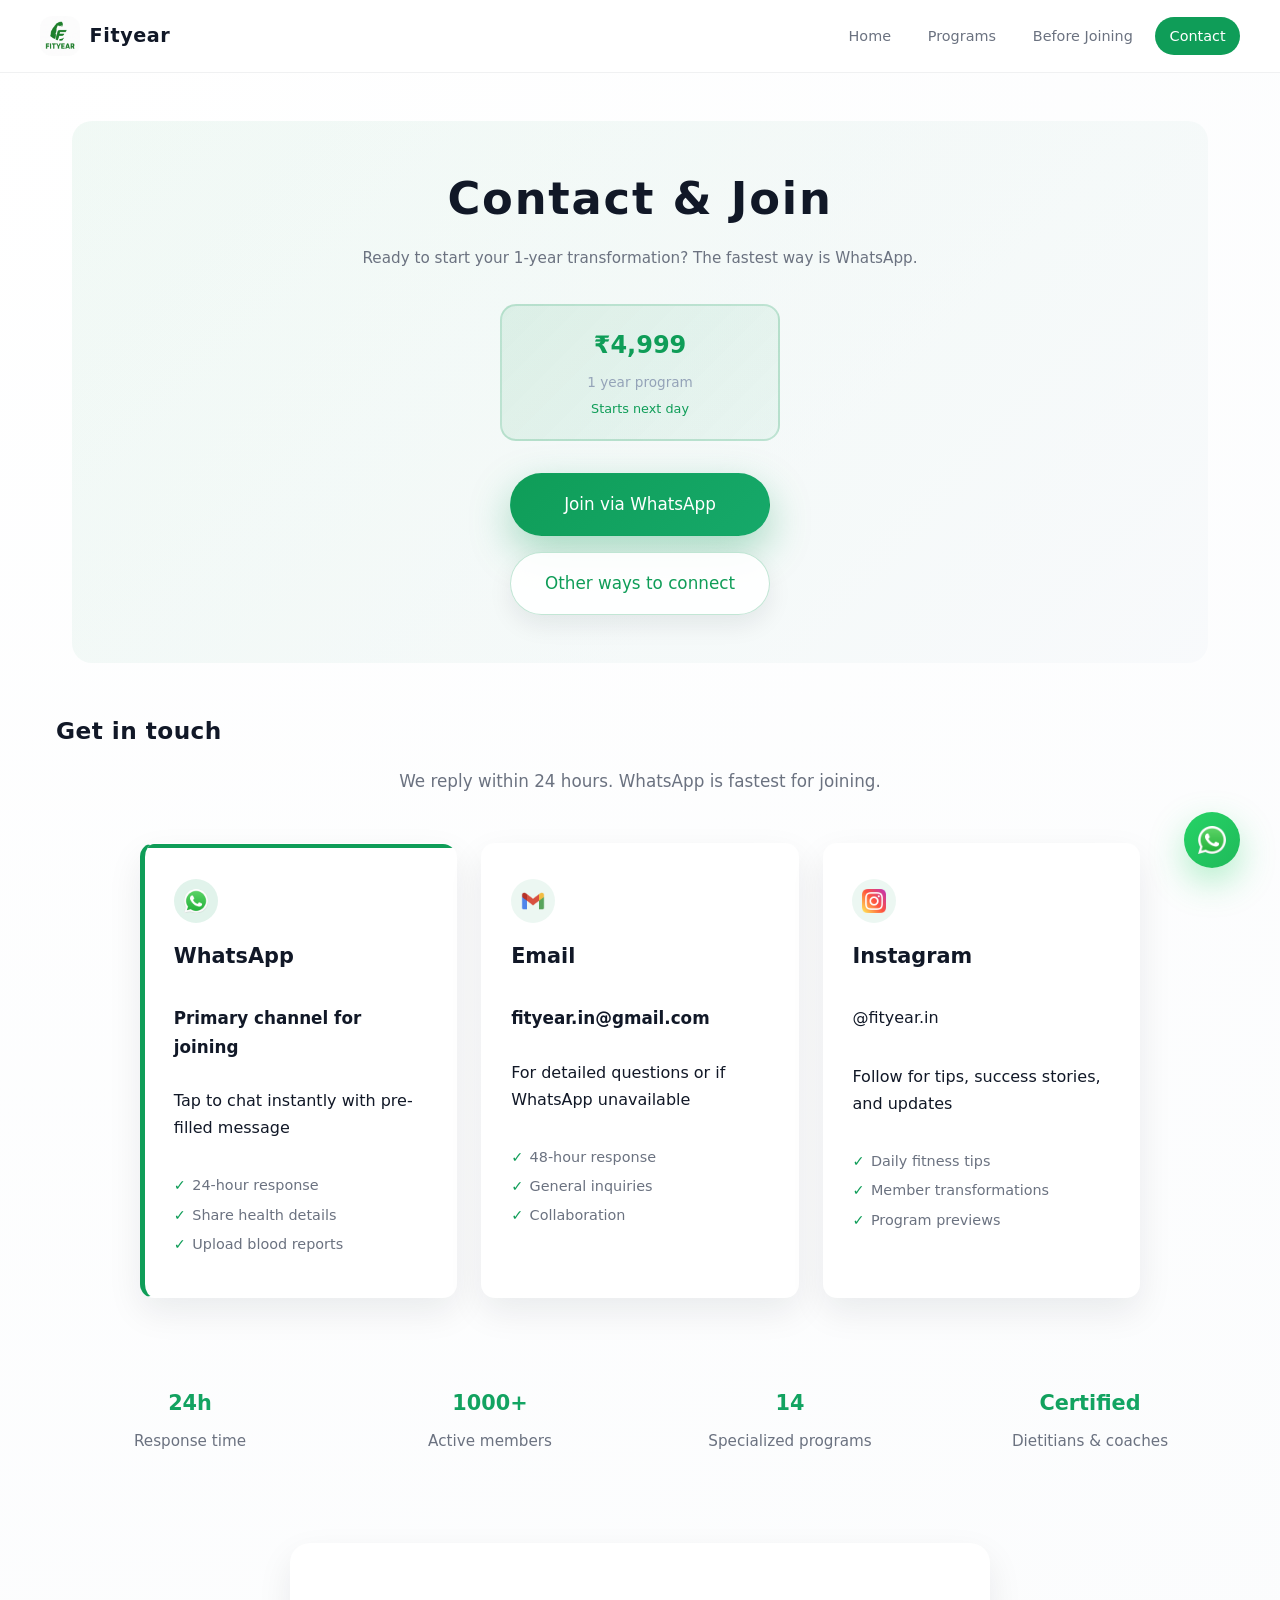
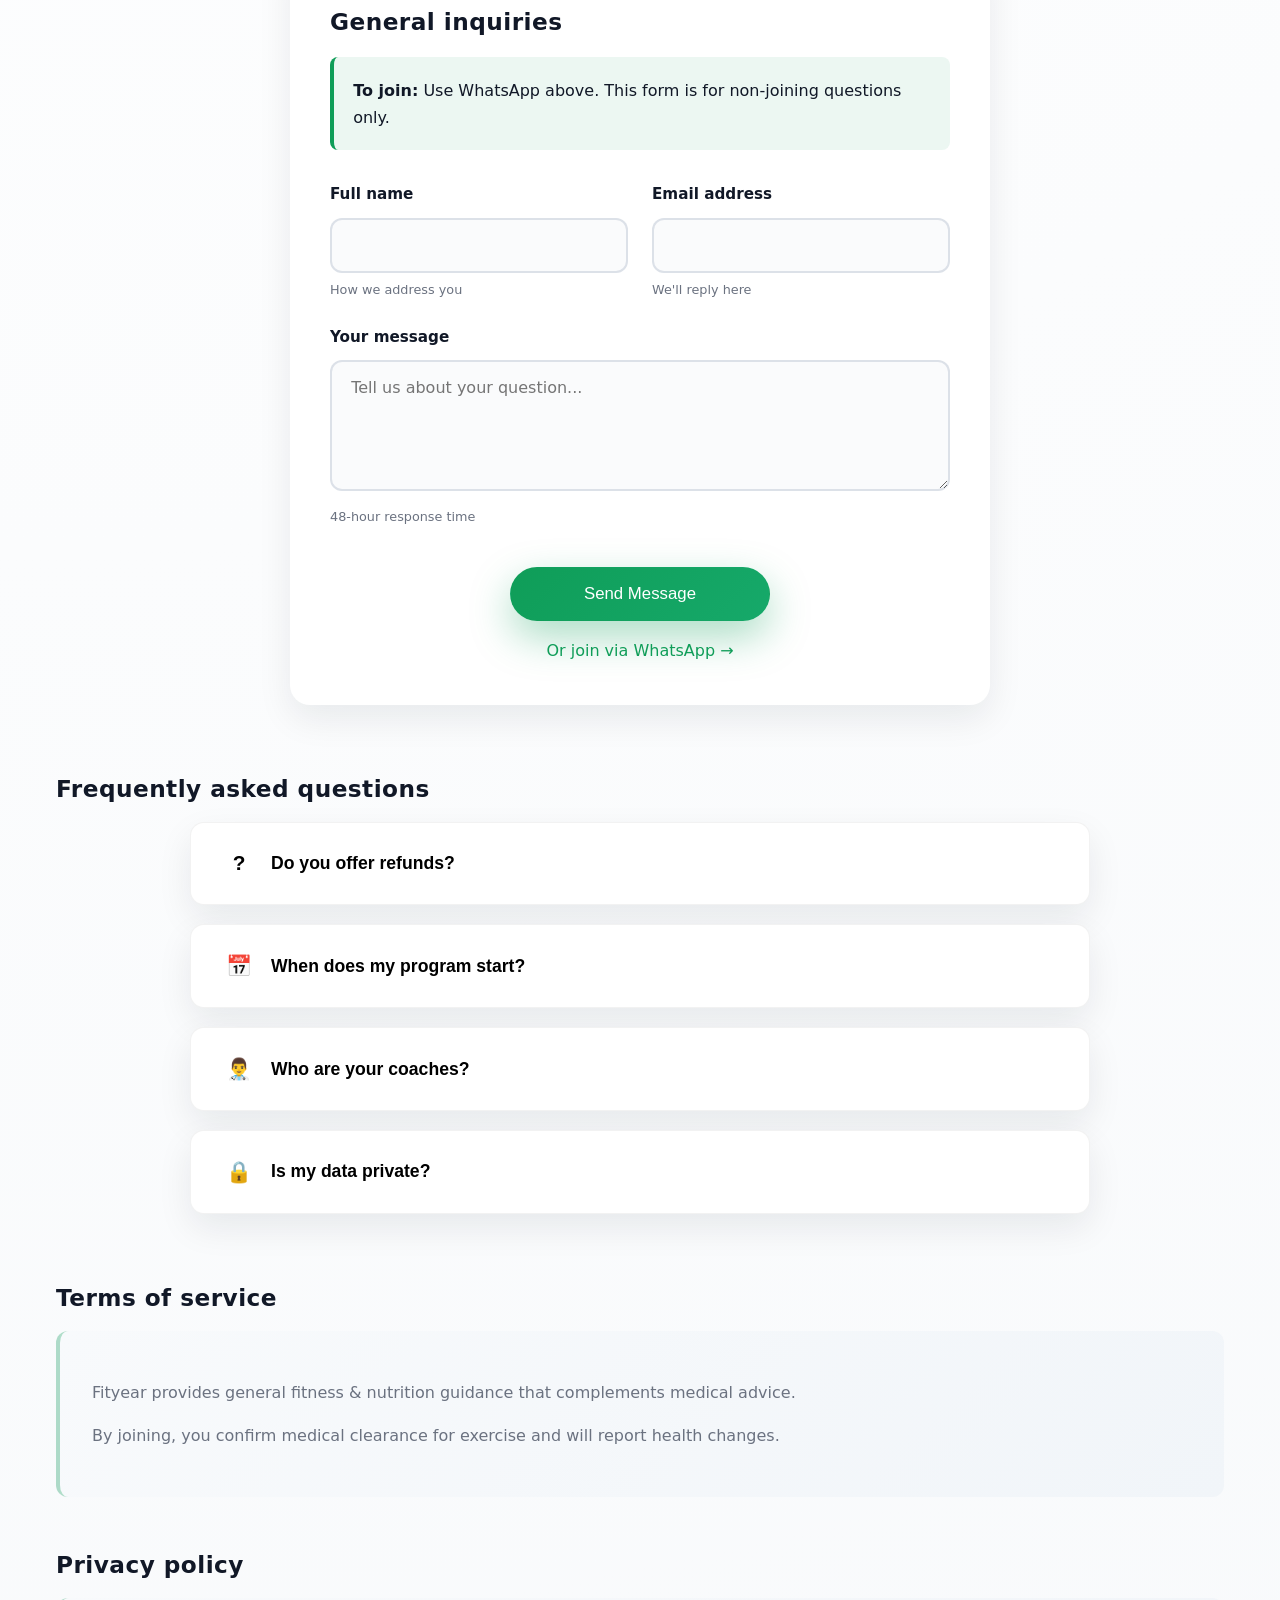
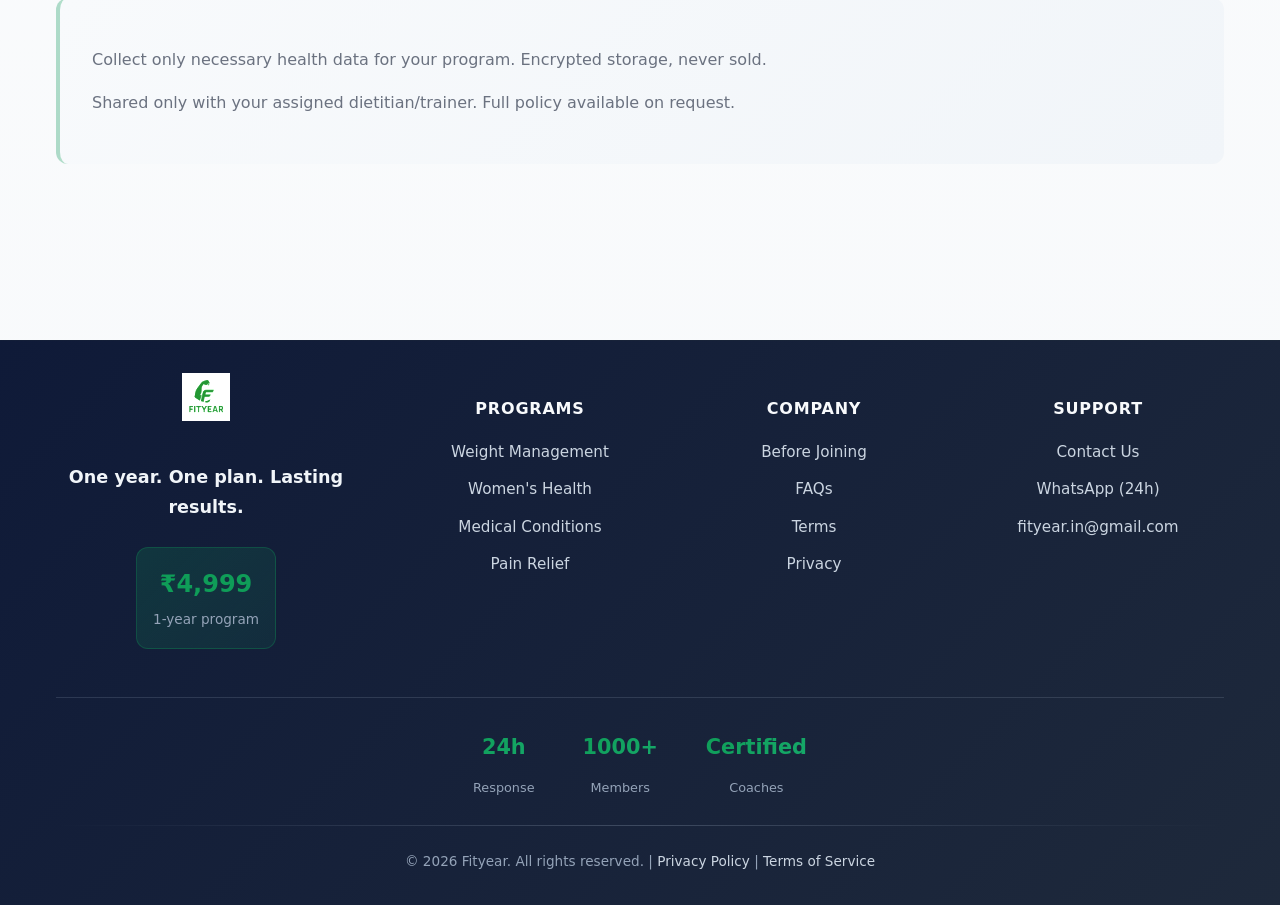
==== contact.html @ aaa2fc9a "Upload fityear website files" ====
<!DOCTYPE html>
<html lang="en">
<head>
  <meta charset="UTF-8" />
  <title>Contact & Join — Fityear</title>
  <meta name="viewport" content="width=device-width, initial-scale=1" />
  <meta name="description" content="Contact Fityear team via WhatsApp (preferred), email, or Instagram. Join 1-year program for ₹4,999. FAQs, terms, and privacy policy included." />

  <!-- Open Graph -->
  <meta property="og:title" content="Contact & Join — Fityear" />
  <meta property="og:description" content="Fastest way to join: WhatsApp. 1-year fitness program ₹4,999. Personal dietitian + trainer support. Reply within 24 hours." />
  <meta property="og:type" content="website" />
  <meta property="og:url" content="https://fityear.in/contact.html" />
  <meta property="og:image" content="https://fityear.in/assets/logo.png" />

  <link rel="icon" type="image/png" href="assets/android-chrome-512x512.png" />
  <link rel="stylesheet" href="styles.css" />
</head>
<body>
  <header class="site-header">
    <a href="index.html" class="logo-link">
      <img src="assets/logo.png" alt="Fityear logo" class="logo" loading="lazy" />
      <span class="brand-name">Fityear</span>
    </a>
    <nav class="main-nav" aria-label="Main navigation">
      <button class="nav-toggle" aria-expanded="false" aria-controls="nav-menu">
        <span class="sr-only">Toggle navigation</span>
        ☰
      </button>
      <ul id="nav-menu" class="nav-menu">
        <li><a href="index.html#home" class="nav-link">Home</a></li>
        <li><a href="programs.html" class="nav-link">Programs</a></li>
        <li><a href="onboarding.html" class="nav-link">Before Joining</a></li>
        <li><a href="contact.html" class="nav-link active">Contact</a></li>
      </ul>
    </nav>
  </header>

  <main class="page-main">
    <!-- Hero Section -->
    <section class="contact-hero" aria-labelledby="contact-hero-title">
      <div class="hero-content">
        <h1 id="contact-hero-title">Contact & Join</h1>
        <p class="hero-subtitle">
          Ready to start your 1-year transformation? The fastest way is WhatsApp.
        </p>
        <div class="price-badge-large">
          <span class="price-main">₹4,999</span>
          <span class="price-duration">1 year program</span>
          <span class="price-note">Starts next day</span>
        </div>
        <div class="quick-actions">
          <a href="https://wa.me/918075049374?text=Hello%20Fityear!%20I'd%20like%20to%20join%20the%201-year%20program%20for%20%E2%82%B94,999.%20My%20name%20is%20[Your%20Name]." class="btn btn-primary btn-large">
            Join via WhatsApp
          </a>
          <a href="#contact-options" class="btn btn-secondary btn-large">
            Other ways to connect
          </a>
        </div>
      </div>
    </section>

    <!-- Premium Contact Options -->
    <section id="contact-options" class="contact-options" aria-label="Contact methods">
  <h2>Get in touch</h2>
  <p class="section-subtitle">We reply within 24 hours. WhatsApp is fastest for joining.</p>
  
  <div class="contact-grid">
    <!-- WhatsApp (Primary) -->
    <a href="https://wa.me/918075049374?text=Hello%20Fityear!%20I'd%20like%20to%20join%20the%201-year%20program%20for%20%E2%82%B94,999.%20My%20name%20is%20[Your%20Name]." class="contact-card primary-contact" aria-label="Contact via WhatsApp">
      <div class="contact-icon-wrap">
        <img src="assets/whatsapp.png" alt="" class="contact-icon" loading="lazy">
      </div>
      <h3>WhatsApp</h3>
      <p class="contact-main">Primary channel for joining</p>
      <p>Tap to chat instantly with pre-filled message</p>
      <ul class="contact-features">
        <li>24-hour response</li>
        <li>Share health details</li>
        <li>Upload blood reports</li>
      </ul>
    </a>

    <!-- Email -->
    <a href="mailto:hello@fityear.com" class="contact-card" aria-label="Email hello@fityear.com">
      <div class="contact-icon-wrap">
        <img src="assets/email.png" alt="" class="contact-icon" loading="lazy">
      </div>
      <h3>Email</h3>
      <p class="contact-main">fityear.in@gmail.com</p>
      <p>For detailed questions or if WhatsApp unavailable</p>
      <ul class="contact-features">
        <li>48-hour response</li>
        <li>General inquiries</li>
        <li>Collaboration</li>
      </ul>
    </a>

    <!-- Instagram -->
    <a href="https://instagram.com/fityear.in" class="contact-card" target="_blank" rel="noopener noreferrer" aria-label="Follow Fityear,in on Instagram">
      <div class="contact-icon-wrap">
        <img src="assets/instagram.png" alt="" class="contact-icon" loading="lazy">
      </div>
      <h3>Instagram</h3>
      <p>@fityear.in</p>
      <p>Follow for tips, success stories, and updates</p>
      <ul class="contact-features">
        <li>Daily fitness tips</li>
        <li>Member transformations</li>
        <li>Program previews</li>
      </ul>
    </a>
  </div>
</section>


    <!-- Trust Signals -->
    <section class="trust-signals">
      <div class="trust-item">
        <div class="trust-number">24h</div>
        <p>Response time</p>
      </div>
      <div class="trust-item">
        <div class="trust-number">1000+</div>
        <p>Active members</p>
      </div>
      <div class="trust-item">
        <div class="trust-number">14</div>
        <p>Specialized programs</p>
      </div>
      <div class="trust-item">
        <div class="trust-number">Certified</div>
        <p>Dietitians & coaches</p>
      </div>
    </section>

    <!-- Premium Contact Form -->
    <section class="contact-form-section" aria-labelledby="contact-form-title">
      <div class="form-container">
        <h2 id="contact-form-title">General inquiries</h2>
        <p class="form-note">
          <strong>To join:</strong> Use WhatsApp above. This form is for non-joining questions only.
        </p>
        <form action="https://formspree.io/f/xpwvyyey" method="POST" class="premium-form">
          <div class="form-row">
            <div class="form-field">
              <label for="name">Full name</label>
              <input id="name" name="name" type="text" required aria-describedby="name-help" />
              <small id="name-help" class="field-help">How we address you</small>
            </div>
            <div class="form-field">
              <label for="email">Email address</label>
              <input id="email" name="_replyto" type="email" required aria-describedby="email-help" />
              <small id="email-help" class="field-help">We'll reply here</small>
            </div>
          </div>
          
          <div class="form-field full-width">
            <label for="message">Your message</label>
            <textarea id="message" name="message" rows="5" required aria-describedby="message-help" placeholder="Tell us about your question..."></textarea>
            <small id="message-help" class="field-help">48-hour response time</small>
          </div>
          
          <div class="form-actions">
            <button type="submit" class="btn btn-primary btn-large">Send Message</button>
            <a href="#contact-options" class="whatsapp-preferred">Or join via WhatsApp →</a>
          </div>
        </form>
      </div>
    </section>

    <!-- Premium FAQ Accordion -->
    <section id="faqs" class="faq-section" aria-labelledby="faq-title">
      <h2 id="faq-title">Frequently asked questions</h2>
      
      <div class="faq-grid">
        <div class="faq-item">
          <button class="faq-question" aria-expanded="false" aria-controls="faq-1">
            <span class="faq-icon">?</span>
            Do you offer refunds?
          </button>
          <div class="faq-answer" id="faq-1" hidden>
            <p>Fees are non-refundable once your personalized 1-year plan begins, as dietitian and trainer work starts immediately after onboarding.</p>
          </div>
        </div>

        <div class="faq-item">
          <button class="faq-question" aria-expanded="false" aria-controls="faq-2">
            <span class="faq-icon">📅</span>
            When does my program start?
          </button>
          <div class="faq-answer" id="faq-2" hidden>
            <p>Your program starts the <strong>next day</strong> after completing onboarding and confirming your start date with our team.</p>
          </div>
        </div>

        <div class="faq-item">
          <button class="faq-question" aria-expanded="false" aria-controls="faq-3">
            <span class="faq-icon">👨‍⚕️</span>
            Who are your coaches?
          </button>
          <div class="faq-answer" id="faq-3" hidden>
            <p>Certified dietitians and fitness coaches with 5+ years experience working with medical conditions, different age groups, and fitness levels.</p>
          </div>
        </div>

        <div class="faq-item">
          <button class="faq-question" aria-expanded="false" aria-controls="faq-4">
            <span class="faq-icon">🔒</span>
            Is my data private?
          </button>
          <div class="faq-answer" id="faq-4" hidden>
            <p><strong>Yes.</strong> Health data encrypted, used only for your program, never sold. <a href="#privacy">Full policy →</a></p>
          </div>
        </div>
      </div>
    </section>

    <!-- Legal Sections -->
    <section id="terms" class="legal-section">
      <h2>Terms of service</h2>
      <div class="legal-card">
        <p>Fityear provides general fitness & nutrition guidance that complements medical advice.</p>
        <p>By joining, you confirm medical clearance for exercise and will report health changes.</p>
      </div>
    </section>

    <section id="privacy" class="legal-section">
      <h2>Privacy policy</h2>
      <div class="legal-card">
        <p>Collect only necessary health data for your program. Encrypted storage, never sold.</p>
        <p>Shared only with your assigned dietitian/trainer. Full policy available on request.</p>
      </div>
    </section>
  </main>

  <footer class="site-footer premium-footer">
    <div class="footer-container">
      <div class="footer-main">
        <div class="footer-brand-section">
          <img src="assets/logo.png" alt="Fityear logo" class="footer-logo-premium" loading="lazy" />
          <p class="footer-tagline-premium">One year. One plan. Lasting results.</p>
          <div class="footer-price-badge">
            <span class="price-main">₹4,999</span>
            <span class="price-duration">1-year program</span>
          </div>
        </div>
        <div class="footer-links-grid">
          <div class="footer-column">
            <h4>Programs</h4>
            <ul>
              <li><a href="programs.html#weight">Weight Management</a></li>
              <li><a href="programs.html#women">Women's Health</a></li>
              <li><a href="programs.html#medical">Medical Conditions</a></li>
              <li><a href="programs.html#pain">Pain Relief</a></li>
            </ul>
          </div>
          <div class="footer-column">
            <h4>Company</h4>
            <ul>
              <li><a href="onboarding.html">Before Joining</a></li>
              <li><a href="contact.html#faqs">FAQs</a></li>
              <li><a href="contact.html#terms">Terms</a></li>
              <li><a href="contact.html#privacy">Privacy</a></li>
            </ul>
          </div>
          <div class="footer-column">
            <h4>Support</h4>
            <ul>
              <li><a href="contact.html#contact-options">Contact Us</a></li>
              <li><a href="https://wa.me/918075049374">WhatsApp (24h)</a></li>
              <li><a href="mailto:hello@fityear.com">fityear.in@gmail.com</a></li>
            </ul>
          </div>
        </div>
      </div>
      <div class="footer-bottom">
        <div class="footer-trust">
          <div class="trust-item-small"><span class="trust-number">24h</span><span>Response</span></div>
          <div class="trust-item-small"><span class="trust-number">1000+</span><span>Members</span></div>
          <div class="trust-item-small"><span class="trust-number">Certified</span><span>Coaches</span></div>
        </div>
        <div class="footer-divider"></div>
        <p class="footer-copy-premium">
          &copy; <span id="year"></span> Fityear. All rights reserved. | 
          <a href="contact.html#privacy">Privacy Policy</a> | 
          <a href="contact.html#terms">Terms of Service</a>
        </p>
      </div>
    </div>
  </footer>

  <a
    href="https://wa.me/918075049374?text=Hello%20Fityear!%20I'd%20like%20to%20join%20the%201-year%20program%20for%20%E2%82%B94,999.%20My%20name%20is%20[Your%20Name]."
    class="floating-whatsapp"
    aria-label="Join via WhatsApp (recommended)"
  >
    <img src="assets/whatsapp.png" alt="" loading="lazy" />
  </a>

  <script src="script.js"></script>
</body>
</html>
---- styles.css ----
:root {
  --color-primary: #0f9d58;
  --color-accent: #ff6b6b;
  --color-bg: #f7f9fb;
  --color-text: #111827;
  --color-muted: #6b7280;
  --radius-md: 14px;
  --shadow-soft: 0 14px 35px rgba(15, 23, 42, 0.08);
  --shadow-hover: 0 20px 55px rgba(15, 23, 42, 0.14);
  --transition-fast: 0.2s ease-out;
  --font-heading: "Poppins", "Montserrat", system-ui, -apple-system, BlinkMacSystemFont, "Segoe UI", sans-serif;
  --font-body: "Inter", "Roboto", system-ui, -apple-system, BlinkMacSystemFont, "Segoe UI", sans-serif;
}

/* Global reset */
*,
*::before,
*::after {
  box-sizing: border-box;
}

html {
  scroll-behavior: smooth;
}

body {
  margin: 0;
  font-family: var(--font-body);
  background: radial-gradient(circle at top left, #ffffff, #f7f9fb);
  color: var(--color-text);
  line-height: 1.7;
}

/* Utility */
.sr-only {
  position: absolute;
  width: 1px;
  height: 1px;
  overflow: hidden;
  clip: rect(0 0 0 0);
}

/* Header and navigation */
.site-header {
  position: sticky;
  top: 0;
  z-index: 50;
  backdrop-filter: blur(18px);
  background-color: rgba(255, 255, 255, 0.92);
  border-bottom: 1px solid rgba(15, 23, 42, 0.06);
  display: flex;
  align-items: center;
  justify-content: space-between;
  padding: 0.85rem 1rem;
}

.logo-link {
  display: inline-flex;
  align-items: center;
  gap: 0.6rem;
  text-decoration: none;
}

.logo {
  width: 40px;
  height: 40px;
  border-radius: 12px;
}

.brand-name {
  font-family: var(--font-heading);
  font-weight: 600;
  font-size: 1.2rem;
  letter-spacing: 0.03em;
  color: var(--color-text);
}

.main-nav {
  display: flex;
  align-items: center;
}

.nav-toggle {
  border: none;
  background: transparent;
  font-size: 1.5rem;
  cursor: pointer;
  color: var(--color-text);
}

.nav-menu {
  position: absolute;
  right: 1rem;
  top: 3.25rem;
  background: #ffffff;
  border-radius: 999px;
  box-shadow: 0 18px 40px rgba(15, 23, 42, 0.18);
  list-style: none;
  padding: 0.4rem;
  margin: 0;
  display: none;
}

/* Page header for inner pages */

.page-main {
  max-width: 1200px;
  margin: 0 auto;
  padding: 1.5rem 1rem 3rem;
}

.page-header {
  text-align: center;
  margin-bottom: 3rem;
}

.page-header h1 {
  font-family: var(--font-heading);
  font-size: 2.3rem;
  margin: 0 0 0.8rem;
  letter-spacing: 0.03em;
}

.page-subtitle {
  color: var(--color-muted);
  font-size: 1.05rem;
  max-width: 36rem;
  margin: 0 auto 1.2rem;
}

.price-reminder {
  display: inline-flex;
  flex-direction: column;
  align-items: center;
  gap: 0.2rem;
  padding: 0.6rem 1.2rem;
  background: linear-gradient(135deg, rgba(15, 157, 88, 0.06), rgba(22, 169, 106, 0.04));
  border: 1px solid rgba(15, 157, 88, 0.12);
  border-radius: 999px;
  font-weight: 600;
}

.price-note {
  font-size: 0.8rem;
  font-weight: 400;
  color: var(--color-muted);
}

/* Programs grid */
.programs-grid {
  display: grid;
  grid-template-columns: repeat(auto-fit, minmax(340px, 1fr));
  gap: 1.5rem;
  max-width: 1200px;
  margin: 0 auto;
}

.program-card {
  background: #ffffff;
  border-radius: var(--radius-md);
  overflow: hidden;
  box-shadow: var(--shadow-soft);
  transition: all var(--transition-fast);
  opacity: 0;
  transform: translateY(24px);
  animation: fadeUpCard 0.8s ease-out forwards;
}

.program-card:nth-child(1) { animation-delay: 0.1s; }
.program-card:nth-child(2) { animation-delay: 0.15s; }
.program-card:nth-child(3) { animation-delay: 0.2s; }
.program-card:nth-child(4) { animation-delay: 0.25s; }
.program-card:nth-child(5) { animation-delay: 0.3s; }
.program-card:nth-child(6) { animation-delay: 0.35s; }
/* Continue pattern for all cards */

@keyframes fadeUpCard {
  to {
    opacity: 1;
    transform: translateY(0);
  }
}

.program-card:hover {
  transform: translateY(-4px);
  box-shadow: var(--shadow-hover);
}

.program-compact {
  padding: 1.8rem 1.6rem 1.4rem;
}

.program-title {
  font-family: var(--font-heading);
  font-size: 1.3rem;
  font-weight: 700;
  margin: 0 0 0.6rem;
  color: var(--color-text);
}

.program-short {
  color: var(--color-muted);
  font-size: 0.95rem;
  margin: 0 0 1.2rem;
  line-height: 1.6;
}

.program-toggle {
  background: none;
  border: none;
  color: var(--color-primary);
  font-size: 0.9rem;
  font-weight: 500;
  cursor: pointer;
  padding: 0.3rem 0;
  transition: all var(--transition-fast);
}

.program-toggle:hover {
  color: #0c7a41;
  transform: translateX(4px);
}

.program-details {
  background: linear-gradient(180deg, rgba(247, 249, 251, 0.8), #f7f9fb);
  padding: 1.8rem;
  border-top: 1px solid rgba(15, 157, 88, 0.12);
  animation: expandDetails 0.3s ease-out;
}

@keyframes expandDetails {
  from {
    opacity: 0;
    max-height: 0;
    padding: 0;
  }
}

.program-specs {
  display: grid;
  grid-template-columns: repeat(auto-fit, minmax(140px, 1fr));
  gap: 1rem;
  margin-bottom: 1.4rem;
}

.spec-item {
  display: flex;
  flex-direction: column;
  gap: 0.2rem;
}

.spec-label {
  font-size: 0.8rem;
  color: var(--color-muted);
  font-weight: 500;
  text-transform: uppercase;
  letter-spacing: 0.05em;
}

.spec-value {
  font-size: 0.95rem;
  font-weight: 600;
  color: var(--color-text);
}

.video-thumb {
  margin: 1.2rem 0 1.4rem;
  border-radius: 12px;
  overflow: hidden;
  box-shadow: 0 12px 30px rgba(15, 23, 42, 0.1);
}

.video-thumb img {
  width: 100%;
  height: 180px;
  object-fit: cover;
  display: block;
}

.video-thumb figcaption {
  font-size: 0.8rem;
  color: var(--color-muted);
  text-align: center;
  margin-top: 0.6rem;
}

.join-program {
  width: 100%;
  justify-content: center;
  margin-bottom: 1rem;
}

/* Responsive */
@media (max-width: 768px) {
  .programs-grid {
    grid-template-columns: 1fr;
    gap: 1.25rem;
  }
  
  .program-specs {
    grid-template-columns: 1fr;
  }
}

.nav-menu.show {
  display: flex;
  flex-direction: column;
  gap: 0.1rem;
}

.nav-link {
  display: block;
  padding: 0.4rem 0.9rem;
  border-radius: 999px;
  text-decoration: none;
  font-size: 0.9rem;
  color: var(--color-muted);
}

.nav-link:hover,
.nav-link:focus {
  background-color: rgba(15, 157, 88, 0.08);
  color: var(--color-primary);
}

.nav-link.active {
  background-color: var(--color-primary);
  color: #ffffff;
}

/* Buttons */
.btn {
  display: inline-flex;
  align-items: center;
  justify-content: center;
  padding: 0.75rem 1.6rem;
  border-radius: 999px;
  border: 1px solid transparent;
  font-size: 0.95rem;
  font-weight: 500;
  text-decoration: none;
  cursor: pointer;
  transition:
    transform var(--transition-fast),
    box-shadow var(--transition-fast),
    background-color var(--transition-fast),
    color var(--transition-fast);
}

.btn-primary {
  background: linear-gradient(135deg, #0f9d58, #16a96a);
  color: #ffffff;
  box-shadow: 0 16px 40px rgba(15, 157, 88, 0.35);
}
/* Onboarding Hero */
/* Coach bio card inside hero */
.hero-card {
  display: none;          /* hides the white pill/slider background */
}
.hero-subtitle {
  margin-top: 0.2rem;
  margin-bottom: 0.4rem;
  font-size: 0.95rem;
  font-weight: 500;
  color: #6b7280; /* soft grey to look premium */
}

/* Brochure button in hero */
.hero-brochure {
  margin-top: 0.75rem;
}
.contact-icon-wrap {
  width: 44px;
  height: 44px;
  border-radius: 999px;
  background: rgba(15, 157, 88, 0.08);
  display: flex;
  align-items: center;
  justify-content: center;
  margin-bottom: 1rem;
}

.primary-contact .contact-icon-wrap {
  background: rgba(15, 157, 88, 0.12);
}

.contact-icon {
  width: 24px;
  height: 24px;
  object-fit: contain;
}


/* Premium mobile nav sheet */
@media (max-width: 768px) {
  .nav-menu {
    position: fixed;
    inset: 0 0 auto 0;
    top: 0;
    margin: 0;
    border-radius: 0;
    padding: 4.5rem 1.5rem 1.5rem;
    background: rgba(15, 23, 42, 0.96);
    backdrop-filter: blur(18px);
    flex-direction: column;
    gap: 0.6rem;
    align-items: flex-start;
  }

  .nav-menu.show {
    display: flex;
  }

  .nav-link {
    color: #e5e7eb;
    font-size: 1rem;
    padding: 0.6rem 0.8rem;
    width: 100%;
  }

  .nav-link.active {
    background-color: rgba(15, 157, 88, 0.22);
    color: #bbf7d0;
  }

  .nav-toggle {
    z-index: 60;
  }
}

.onboarding-hero {
  text-align: center;
  padding-bottom: 2rem;
  border-bottom: 1px solid rgba(15, 157, 88, 0.12);
  margin-bottom: 3rem;
}

.onboarding-stats {
  display: flex;
  gap: 2rem;
  justify-content: center;
  margin-top: 2rem;
  flex-wrap: wrap;
}

.stat-item {
  text-align: center;
}

.stat-number {
  display: block;
  font-family: var(--font-heading);
  font-size: 2rem;
  font-weight: 700;
  color: var(--color-primary);
  background: linear-gradient(135deg, var(--color-primary), #16a96a);
  -webkit-background-clip: text;
  -webkit-text-fill-color: transparent;
  background-clip: text;
}

.stat-label {
  font-size: 0.8rem;
  color: var(--color-muted);
  font-weight: 500;
  text-transform: uppercase;
  letter-spacing: 0.05em;
}

/* Premium Onboarding Steps */
.onboarding-steps {
  display: grid;
  grid-template-columns: 1fr;
  gap: 2.5rem;
  margin-bottom: 4rem;
}

.onboarding-step {
  opacity: 0;
  transform: translateY(20px);
  animation: fadeUpStep 0.7s ease-out forwards;
}

.onboarding-step[data-step="1"] { animation-delay: 0.1s; }
.onboarding-step[data-step="2"] { animation-delay: 0.2s; }
.onboarding-step[data-step="3"] { animation-delay: 0.3s; }
.onboarding-step[data-step="4"] { animation-delay: 0.4s; }

@keyframes fadeUpStep {
  to {
    opacity: 1;
    transform: translateY(0);
  }
}

.step-header {
  display: flex;
  align-items: center;
  gap: 1.2rem;
  margin-bottom: 1.5rem;
}

.step-number {
  width: 3.2rem;
  height: 3.2rem;
  border: 2px solid var(--color-primary);
  border-radius: 50%;
  font-family: var(--font-heading);
  font-weight: 700;
  font-size: 1.4rem;
  color: var(--color-primary);
  display: flex;
  align-items: center;
  justify-content: center;
  background: linear-gradient(145deg, #ffffff, #f8fafc);
  box-shadow: 0 10px 25px rgba(15, 157, 88, 0.15);
}

.step-header h2 {
  margin: 0;
  font-size: 1.4rem;
  font-weight: 600;
}

.step-content p {
  color: var(--color-muted);
  font-size: 1rem;
  margin-bottom: 1.5rem;
  line-height: 1.7;
}

/* Blood Tests Grid */
.blood-tests-grid {
  display: grid;
  grid-template-columns: repeat(auto-fit, minmax(140px, 1fr));
  gap: 1rem;
  margin: 1.5rem 0;
}

.test-card {
  background: #ffffff;
  border: 1px solid rgba(15, 157, 88, 0.12);
  border-radius: 12px;
  padding: 1.2rem 1rem;
  text-align: center;
  transition: all var(--transition-fast);
}

.test-card:hover {
  border-color: var(--color-primary);
  transform: translateY(-2px);
  box-shadow: var(--shadow-hover);
}

.test-card h3 {
  font-size: 0.95rem;
  font-weight: 600;
  color: var(--color-text);
  margin: 0 0 0.3rem;
}

.test-card p {
  font-size: 0.8rem;
  color: var(--color-muted);
  margin: 0;
}

/* Fitness Tests */
.fitness-tests {
  display: flex;
  flex-direction: column;
  gap: 0.8rem;
  margin: 1.2rem 0;
}

.test-item {
  display: flex;
  align-items: center;
  gap: 0.8rem;
  padding: 0.8rem 1rem;
  background: rgba(15, 157, 88, 0.04);
  border-radius: 10px;
  font-weight: 500;
}

.test-number {
  font-family: var(--font-heading);
  font-weight: 700;
  color: var(--color-primary);
  font-size: 0.85rem;
  min-width: 2.2rem;
}

/* Feature Lists */
.feature-list,
.benefit-item {
  display: flex;
  flex-direction: column;
  gap: 0.6rem;
  margin: 1rem 0;
}

.benefit-item {
  display: flex;
  align-items: flex-start;
  gap: 0.6rem;
  font-weight: 500;
}

.benefit-item span:first-child {
  font-size: 1.1rem;
  margin-top: 0.1rem;
  min-width: 1.2rem;
}

/* Timeline */
.onboarding-timeline {
  text-align: center;
  margin: 4rem 0;
}

.onboarding-timeline h2 {
  margin-bottom: 2.5rem;
}

.timeline {
  max-width: 600px;
  margin: 0 auto;
  position: relative;
}

.timeline::before {
  content: '';
  position: absolute;
  left: 1.5rem;
  top: 0;
  bottom: 0;
  width: 3px;
  background: linear-gradient(to bottom, var(--color-primary), rgba(15, 157, 88, 0.3));
}

.timeline-item {
  display: flex;
  align-items: center;
  position: relative;
  margin-bottom: 2.5rem;
}

.timeline-item:last-child {
  margin-bottom: 0;
}

.timeline-dot {
  width: 2.8rem;
  height: 2.8rem;
  border-radius: 50%;
  background: rgba(15, 157, 88, 0.12);
  border: 3px solid #ffffff;
  box-shadow: 0 4px 12px rgba(15, 157, 88, 0.2);
  z-index: 2;
  position: relative;
}

.timeline-dot.active {
  background: linear-gradient(135deg, var(--color-primary), #16a96a);
  box-shadow: 0 8px 20px rgba(15, 157, 88, 0.35);
}

.timeline-content {
  background: #ffffff;
  padding: 1.2rem 1.6rem;
  border-radius: 14px;
  box-shadow: var(--shadow-soft);
  margin-left: 2rem;
  flex: 1;
}

.timeline-content h3 {
  margin: 0 0 0.3rem;
  font-size: 1.1rem;
  color: var(--color-text);
}

.timeline-content p {
  margin: 0;
  color: var(--color-muted);
  font-size: 0.95rem;
}

/* Privacy Trust */
.privacy-trust {
  text-align: center;
  margin: 3rem 0;
}

.privacy-card {
  background: linear-gradient(135deg, #f8fafc, #f1f5f9);
  border: 1px solid rgba(15, 157, 88, 0.12);
  border-radius: 16px;
  padding: 2.5rem;
  max-width: 500px;
  margin: 0 auto;
}

.privacy-card h3 {
  color: var(--color-text);
  margin-bottom: 1rem;
  font-size: 1.3rem;
}

.privacy-card p {
  color: var(--color-muted);
  line-height: 1.7;
}

.privacy-card a {
  color: var(--color-primary);
  font-weight: 500;
  text-decoration: none;
}

/* CTA Section */
.onboarding-cta {
  text-align: center;
  padding: 3rem 1rem;
  background: linear-gradient(135deg, rgba(15, 157, 88, 0.04), rgba(22, 169, 106, 0.02));
  border-radius: 20px;
  margin: 4rem 1rem 2rem;
}

.cta-content h2 {
  font-size: 1.8rem;
  margin-bottom: 1rem;
}

.cta-content p {
  color: var(--color-muted);
  font-size: 1.05rem;
  margin-bottom: 2rem;
}

.btn-large {
  padding: 1rem 2.5rem;
  font-size: 1.1rem;
  min-width: 280px;
}/* Contact Hero */
.contact-hero {
  text-align: center;
  padding: 2.5rem 1rem 3rem;
  background: linear-gradient(135deg, rgba(15, 157, 88, 0.06), rgba(247, 249, 251, 0.8));
  border-radius: 20px;
  margin: 1.5rem 1rem 3rem;
}



.price-badge-large {
  display: flex;
  flex-direction: column;
  align-items: center;
  gap: 0.3rem;
  padding: 1.2rem 2rem;
  background: linear-gradient(135deg, rgba(15, 157, 88, 0.1), rgba(22, 169, 106, 0.05));
  border: 2px solid rgba(15, 157, 88, 0.2);
  border-radius: 16px;
  margin: 2rem auto;
  max-width: 280px;
}

.price-main {
  font-size: 2.2rem;
  font-weight: 700;
  color: var(--color-primary);
}

.price-duration {
  font-size: 0.95rem;
  color: var(--color-muted);
  font-weight: 500;
}

.price-note {
  font-size: 0.8rem;
  color: var(--color-primary);
}

.quick-actions {
  display: flex;
  flex-direction: column;
  gap: 1rem;
  align-items: center;
  max-width: 320px;
  margin: 0 auto;
}

.btn-large {
  padding: 1rem 2rem;
  font-size: 1.05rem;
  min-width: 260px;
}

/* Contact Options */
.contact-options {
  margin-bottom: 4rem;
}

.section-subtitle {
  color: var(--color-muted);
  text-align: center;
  margin-bottom: 3rem;
  font-size: 1.05rem;
}

.contact-grid {
  display: grid;
  grid-template-columns: repeat(auto-fit, minmax(300px, 1fr));
  gap: 1.5rem;
  max-width: 1000px;
  margin: 0 auto;
}

.contact-card {
  display: flex;
  flex-direction: column;
  background: #ffffff;
  border-radius: var(--radius-md);
  padding: 2.2rem 1.8rem;
  text-decoration: none;
  color: var(--color-text);
  box-shadow: var(--shadow-soft);
  border: 1px solid transparent;
  transition: all var(--transition-fast);
  position: relative;
  overflow: hidden;
}

.contact-card::before {
  content: '';
  position: absolute;
  top: 0;
  left: 0;
  right: 0;
  height: 4px;
  background: linear-gradient(90deg, var(--color-primary), rgba(15, 157, 88, 0.4));
  opacity: 0;
  transition: opacity var(--transition-fast);
}

.contact-card:hover,
.contact-card:focus {
  transform: translateY(-6px);
  box-shadow: var(--shadow-hover);
  border-color: rgba(15, 157, 88, 0.25);
}

.contact-card:hover::before {
  opacity: 1;
}

.primary-contact {
  border-left: 5px solid var(--color-primary);
}

.primary-contact::before {
  opacity: 1;
  background: var(--color-primary);
}

.contact-badge {
  display: flex;
  align-items: center;
  gap: 0.5rem;
  margin-bottom: 1.2rem;
}

.badge-icon {
  font-size: 1.4rem;
}

.badge-preferred {
  background: var(--color-primary);
  color: white;
  padding: 0.2rem 0.6rem;
  border-radius: 12px;
  font-size: 0.75rem;
  font-weight: 600;
}

.contact-card h3 {
  font-size: 1.3rem;
  margin: 0 0 0.8rem;
  font-weight: 700;
}

.contact-main {
  font-size: 1.05rem;
  font-weight: 600;
  margin-bottom: 0.6rem;
}

.contact-features {
  list-style: none;
  padding: 0;
  margin: 1rem 0 0;
}

.contact-features li {
  font-size: 0.9rem;
  color: var(--color-muted);
  margin-bottom: 0.3rem;
  display: flex;
  align-items: center;
  gap: 0.4rem;
}

.contact-features li::before {
  content: '✓';
  color: var(--color-primary);
  font-weight: bold;
  font-size: 0.9rem;
}

/* Trust Signals */
.trust-signals {
  display: grid;
  grid-template-columns: repeat(auto-fit, minmax(200px, 1fr));
  gap: 2rem;
  margin: 4rem 0;
  text-align: center;
}

.trust-item {
  padding: 1.5rem;
}

.trust-number {
  display: block;
  font-family: var(--font-heading);
  font-size: 2rem;
  font-weight: 700;
  background: linear-gradient(135deg, var(--color-primary), #16a96a);
  -webkit-background-clip: text;
  -webkit-text-fill-color: transparent;
  background-clip: text;
  margin-bottom: 0.5rem;
}

.trust-item p {
  color: var(--color-muted);
  font-size: 0.95rem;
  margin: 0;
}

/* Premium Form */
.form-container {
  max-width: 700px;
  margin: 0 auto 4rem;
  padding: 2.5rem;
  background: #ffffff;
  border-radius: 20px;
  box-shadow: var(--shadow-soft);
}

.form-note {
  background: rgba(15, 157, 88, 0.08);
  border-left: 4px solid var(--color-primary);
  padding: 1.2rem;
  border-radius: 8px;
  margin-bottom: 2rem;
  font-size: 1rem;
}

.premium-form {
  display: flex;
  flex-direction: column;
  gap: 1.5rem;
}

.form-row {
  display: grid;
  grid-template-columns: 1fr 1fr;
  gap: 1.5rem;
}

.form-field.full-width {
  grid-column: 1 / -1;
}

.form-field label {
  display: block;
  font-weight: 600;
  margin-bottom: 0.6rem;
  color: var(--color-text);
  font-size: 0.95rem;
}

.form-field input,
.form-field textarea {
  width: 100%;
  padding: 1rem 1.2rem;
  border: 2px solid rgba(148, 163, 184, 0.3);
  border-radius: 12px;
  font-family: inherit;
  font-size: 1rem;
  transition: all var(--transition-fast);
  background: #fafbfc;
}

.form-field input:focus,
.form-field textarea:focus {
  outline: none;
  border-color: var(--color-primary);
  background: #ffffff;
  box-shadow: 0 0 0 4px rgba(15, 157, 88, 0.1);
}

.field-help {
  font-size: 0.8rem;
  color: var(--color-muted);
  margin-top: 0.4rem;
  display: block;
}

.form-actions {
  display: flex;
  flex-direction: column;
  align-items: center;
  gap: 1rem;
  margin-top: 1rem;
}

.whatsapp-preferred {
  color: var(--color-primary);
  font-weight: 500;
  text-decoration: none;
}

/* Premium FAQ */
.faq-section {
  margin: 4rem 0;
}

.faq-grid {
  display: grid;
  gap: 1.2rem;
  max-width: 900px;
  margin: 0 auto;
}

.faq-item {
  background: #ffffff;
  border-radius: var(--radius-md);
  overflow: hidden;
  box-shadow: var(--shadow-soft);
  border: 1px solid rgba(0, 0, 0, 0.05);
}

.faq-question {
  width: 100%;
  background: transparent;
  border: none;
  padding: 1.8rem 2rem;
  cursor: pointer;
  font-size: 1.1rem;
  font-weight: 600;
  display: flex;
  align-items: center;
  gap: 1rem;
  transition: all var(--transition-fast);
}

.faq-question:hover {
  background: rgba(15, 157, 88, 0.04);
}

.faq-icon {
  font-size: 1.3rem;
  width: 2rem;
  text-align: center;
  font-weight: bold;
}

.faq-answer {
  padding: 0 2rem 2rem;
  background: rgba(247, 249, 251, 0.7);
}

.faq-answer p {
  margin: 0 0 1rem;
  line-height: 1.7;
}

.faq-answer a {
  color: var(--color-primary);
  font-weight: 500;
}

/* Legal */
.legal-section {
  margin: 3rem 0;
}

.legal-card {
  background: linear-gradient(135deg, #f8fafc, #f1f5f9);
  border-left: 4px solid rgba(15, 157, 88, 0.3);
  padding: 2rem;
  border-radius: 12px;
}

.legal-card p {
  margin-bottom: 1rem;
  color: var(--color-muted);
}
/* Professional Programs Section */
.programs-professional {
  background: linear-gradient(135deg, #f8fafc 0%, #f1f5f9 100%);
  padding: 4rem 1rem;
  border-radius: 24px;
  margin: 4rem 1rem;
  text-align: center;
}

.section-header {
  margin-bottom: 3.5rem;
}

.section-header h2 {
  font-size: 2.2rem;
  margin-bottom: 1rem;
}

.section-header p {
  color: var(--color-muted);
  font-size: 1.15rem;
  max-width: 36rem;
  margin: 0 auto;
}

.programs-categories {
  display: grid;
  grid-template-columns: repeat(auto-fit, minmax(280px, 1fr));
  gap: 2rem;
  margin: 3rem 0;
  max-width: 1200px;
  margin-left: auto;
  margin-right: auto;
}

.program-category {
  background: #ffffff;
  border-radius: 20px;
  padding: 2.2rem;
  box-shadow: var(--shadow-soft);
  border: 1px solid rgba(15, 157, 88, 0.08);
  transition: all var(--transition-fast);
}

.program-category:hover {
  transform: translateY(-4px);
  box-shadow: var(--shadow-hover);
  border-color: rgba(15, 157, 88, 0.2);
}

.program-category h3 {
  font-size: 1.2rem;
  font-weight: 700;
  color: var(--color-text);
  margin-bottom: 1.5rem;
  padding-bottom: 0.8rem;
  border-bottom: 2px solid rgba(15, 157, 88, 0.15);
}

.program-list {
  display: flex;
  flex-wrap: wrap;
  gap: 0.8rem;
}

.program-item {
  background: linear-gradient(135deg, rgba(15, 157, 88, 0.1), rgba(22, 169, 106, 0.05));
  color: var(--color-primary);
  padding: 0.6rem 1.2rem;
  border-radius: 999px;
  font-weight: 600;
  font-size: 0.9rem;
  cursor: pointer;
  transition: all var(--transition-fast);
  border: 1px solid rgba(15, 157, 88, 0.2);
}

.program-item:hover {
  background: linear-gradient(135deg, var(--color-primary), #16a96a);
  color: white;
  transform: scale(1.05);
}

.programs-cta {
  margin-top: 3rem;
}

.cta-note {
  color: var(--color-muted);
  margin-top: 1rem;
  font-size: 0.95rem;
}

/* Premium Testimonials Carousel */
.testimonials-professional {
  padding: 4rem 1rem;
  background: linear-gradient(135deg, #ffffff 0%, #fafbfc 100%);
}

.testimonials-carousel {
  max-width: 1000px;
  margin: 3rem auto 0;
  position: relative;
  overflow: hidden;
}

.testimonial-slide {
  display: none;
  opacity: 0;
  transform: scale(0.95);
  transition: all 0.6s cubic-bezier(0.25, 0.46, 0.45, 0.94);
}

.testimonial-slide.active {
  display: block;
  opacity: 1;
  transform: scale(1);
}

.testimonial-slide img {
  animation: fadeInImage 1s ease-out;
}

@keyframes fadeInImage {
  from {
    opacity: 0;
    transform: scale(1.1);
  }
}

.testimonial-image {
  position: relative;
  width: 140px;
  height: 180px;
  margin: 0 auto 2rem;
  border-radius: 16px;
  overflow: hidden;
  box-shadow: 0 20px 50px rgba(15, 23, 42, 0.15);
}

.testimonial-image img {
  width: 100%;
  height: 100%;
  object-fit: cover;
}

.result-badge {
  position: absolute;
  top: 12px;
  right: -8px;
  background: linear-gradient(135deg, var(--color-primary), #16a96a);
  color: white;
  padding: 0.4rem 1rem;
  border-radius: 20px;
  font-weight: 700;
  font-size: 0.85rem;
  box-shadow: 0 8px 20px rgba(15, 157, 88, 0.3);
  transform: rotate(5deg);
}

.result-good {
  background: linear-gradient(135deg, #059669, #047857);
}

.testimonial-slide blockquote {
  font-size: 1.15rem;
  line-height: 1.7;
  font-style: italic;
  color: var(--color-text);
  margin-bottom: 2rem;
  padding: 0 2rem;
  position: relative;
}

.testimonial-slide blockquote::before {
  content: '"';
  position: absolute;
  top: -0.5rem;
  left: 0;
  font-size: 4rem;
  color: rgba(15, 157, 88, 0.15);
  font-family: var(--font-heading);
}

.testimonial-slide figcaption {
  text-align: center;
}

.testimonial-slide figcaption strong {
  font-size: 1.1rem;
  color: var(--color-text);
  display: block;
}

.testimonial-slide figcaption span {
  font-size: 0.9rem;
  color: var(--color-muted);
}

.carousel-dots {
  display: flex;
  justify-content: center;
  gap: 0.8rem;
  margin-top: 3rem;
}

.dot {
  width: 12px;
  height: 12px;
  border-radius: 50%;
  border: none;
  background: rgba(107, 114, 128, 0.4);
  cursor: pointer;
  transition: all 0.3s ease;
}

.dot.active,
.dot:hover {
  background: var(--color-primary);
  transform: scale(1.3);
  box-shadow: 0 4px 12px rgba(15, 157, 88, 0.3);
}
/* Professional Programs Section */
.programs-professional {
  background: linear-gradient(135deg, #f8fafc 0%, #f1f5f9 100%);
  padding: 4rem 1rem;
  border-radius: 24px;
  margin: 4rem 1rem;
  text-align: center;
}

.section-header {
  margin-bottom: 3.5rem;
}

.section-header h2 {
  font-size: 2.2rem;
  margin-bottom: 1rem;
}

.section-header p {
  color: var(--color-muted);
  font-size: 1.15rem;
  max-width: 36rem;
  margin: 0 auto;
}

.programs-categories {
  display: grid;
  grid-template-columns: repeat(auto-fit, minmax(280px, 1fr));
  gap: 2rem;
  margin: 3rem 0;
  max-width: 1200px;
  margin-left: auto;
  margin-right: auto;
}

.program-category {
  background: #ffffff;
  border-radius: 20px;
  padding: 2.2rem;
  box-shadow: var(--shadow-soft);
  border: 1px solid rgba(15, 157, 88, 0.08);
  transition: all var(--transition-fast);
}

.program-category:hover {
  transform: translateY(-4px);
  box-shadow: var(--shadow-hover);
  border-color: rgba(15, 157, 88, 0.2);
}

.program-category h3 {
  font-size: 1.2rem;
  font-weight: 700;
  color: var(--color-text);
  margin-bottom: 1.5rem;
  padding-bottom: 0.8rem;
  border-bottom: 2px solid rgba(15, 157, 88, 0.15);
}

.program-list {
  display: flex;
  flex-wrap: wrap;
  gap: 0.8rem;
}

.program-item {
  background: linear-gradient(135deg, rgba(15, 157, 88, 0.1), rgba(22, 169, 106, 0.05));
  color: var(--color-primary);
  padding: 0.6rem 1.2rem;
  border-radius: 999px;
  font-weight: 600;
  font-size: 0.9rem;
  cursor: pointer;
  transition: all var(--transition-fast);
  border: 1px solid rgba(15, 157, 88, 0.2);
}

.program-item:hover {
  background: linear-gradient(135deg, var(--color-primary), #16a96a);
  color: white;
  transform: scale(1.05);
}

.programs-cta {
  margin-top: 3rem;
}

.cta-note {
  color: var(--color-muted);
  margin-top: 1rem;
  font-size: 0.95rem;
}

/* Premium Testimonials Carousel */
.testimonials-professional {
  padding: 4rem 1rem;
  background: linear-gradient(135deg, #ffffff 0%, #fafbfc 100%);
}

.testimonials-carousel {
  max-width: 1000px;
  margin: 3rem auto 0;
  position: relative;
  overflow: hidden;
}

.testimonial-slide {
  display: none;
  opacity: 0;
  transform: scale(0.95);
  transition: all 0.6s cubic-bezier(0.25, 0.46, 0.45, 0.94);
}

.testimonial-slide.active {
  display: block;
  opacity: 1;
  transform: scale(1);
}

.testimonial-slide img {
  animation: fadeInImage 1s ease-out;
}

@keyframes fadeInImage {
  from {
    opacity: 0;
    transform: scale(1.1);
  }
}

.testimonial-image {
  position: relative;
  width: 140px;
  height: 180px;
  margin: 0 auto 2rem;
  border-radius: 16px;
  overflow: hidden;
  box-shadow: 0 20px 50px rgba(15, 23, 42, 0.15);
}

.testimonial-image img {
  width: 100%;
  height: 100%;
  object-fit: cover;
}

.result-badge {
  position: absolute;
  top: 12px;
  right: -8px;
  background: linear-gradient(135deg, var(--color-primary), #16a96a);
  color: white;
  padding: 0.4rem 1rem;
  border-radius: 20px;
  font-weight: 700;
  font-size: 0.85rem;
  box-shadow: 0 8px 20px rgba(15, 157, 88, 0.3);
  transform: rotate(5deg);
}

.result-good {
  background: linear-gradient(135deg, #059669, #047857);
}

.testimonial-slide blockquote {
  font-size: 1.15rem;
  line-height: 1.7;
  font-style: italic;
  color: var(--color-text);
  margin-bottom: 2rem;
  padding: 0 2rem;
  position: relative;
}

.testimonial-slide blockquote::before {
  content: '"';
  position: absolute;
  top: -0.5rem;
  left: 0;
  font-size: 4rem;
  color: rgba(15, 157, 88, 0.15);
  font-family: var(--font-heading);
}

.testimonial-slide figcaption {
  text-align: center;
}

.testimonial-slide figcaption strong {
  font-size: 1.1rem;
  color: var(--color-text);
  display: block;
}

.testimonial-slide figcaption span {
  font-size: 0.9rem;
  color: var(--color-muted);
}

.carousel-dots {
  display: flex;
  justify-content: center;
  gap: 0.8rem;
  margin-top: 3rem;
}

.dot {
  width: 12px;
  height: 12px;
  border-radius: 50%;
  border: none;
  background: rgba(107, 114, 128, 0.4);
  cursor: pointer;
  transition: all 0.3s ease;
}

.dot.active,
.dot:hover {
  background: var(--color-primary);
  transform: scale(1.3);
  box-shadow: 0 4px 12px rgba(15, 157, 88, 0.3);
}
/* Hero Coach Pop Effect */
.hero-visual {
  position: relative;
  display: flex;
  align-items: center;
  justify-content: center;
}

.coach-container {
  position: relative;
  width: 336px;
  height: 746px;
  perspective: 1000px;
}

.coach-image {
  width: 100%;
  height: 100%;
  object-fit: contain;
  filter: drop-shadow(0 25px 50px rgba(0,0,0,0.15));
  animation: coachFloat 6s ease-in-out infinite;
  transform-style: preserve-3d;
}

@keyframes coachFloat {
  0%, 100% { 
    transform: translateY(0px) rotateX(0deg) rotateY(0deg); 
  }
  50% { 
    transform: translateY(-15px) rotateX(2deg) rotateY(1deg); 
  }
}

.hero-overlay {
  position: absolute;
  top: 20%;
  right: 10%;
  z-index: 2;
}

.hero-card {
  background: rgba(255,255,255,0.95);
  backdrop-filter: blur(20px);
  border-radius: 20px;
  padding: 1rem 1.5rem;
  box-shadow: 0 20px 40px rgba(0,0,0,0.1);
}

/* Premium Footer */
.premium-footer {
  background: linear-gradient(135deg, #0f1a38 0%, #1e293b 100%);
  color: #e2e8f0;
  padding: 4rem 1rem 2rem;
  margin-top: 5rem;
}

.footer-container {
  max-width: 1200px;
  margin: 0 auto;
}

.footer-main {
  display: grid;
  grid-template-columns: 300px 1fr;
  gap: 3rem;
  margin-bottom: 3rem;
}

.footer-brand-section {
  text-align: center;
}

.footer-logo-premium {
  height: 48px;
  margin-bottom: 1rem;
  filter: brightness(1.2);
}

.footer-tagline-premium {
  font-size: 1.1rem;
  font-weight: 600;
  color: #f1f5f9;
  margin-bottom: 1.5rem;
}

.footer-price-badge {
  background: linear-gradient(135deg, rgba(15,157,88,0.2), rgba(22,169,106,0.1));
  border: 1px solid rgba(15,157,88,0.3);
  border-radius: 12px;
  padding: 1rem;
  display: inline-block;
}

.price-main {
  font-size: 1.5rem;
  font-weight: 700;
  color: var(--color-primary);
  display: block;
}

.price-duration {
  font-size: 0.85rem;
  color: #94a3b8;
}

.footer-links-grid {
  display: grid;
  grid-template-columns: repeat(auto-fit, minmax(200px, 1fr));
  gap: 2rem;
}

.footer-column h4 {
  font-size: 1rem;
  font-weight: 700;
  color: #f8fafc;
  margin-bottom: 1rem;
  text-transform: uppercase;
  letter-spacing: 0.05em;
}

.footer-column ul {
  list-style: none;
  padding: 0;
}

.footer-column li {
  margin-bottom: 0.6rem;
}

.footer-column a {
  color: #cbd5e1;
  text-decoration: none;
  font-size: 0.95rem;
  transition: color 0.3s ease;
}

.footer-column a:hover {
  color: var(--color-primary);
}

.footer-bottom {
  text-align: center;
  padding-top: 2rem;
  border-top: 1px solid rgba(148, 163, 184, 0.2);
}

.footer-trust {
  display: flex;
  justify-content: center;
  gap: 3rem;
  margin-bottom: 1.5rem;
  flex-wrap: wrap;
}

.trust-item-small {
  text-align: center;
}

.trust-number {
  display: block;
  font-size: 1.3rem;
  font-weight: 700;
  background: linear-gradient(135deg, var(--color-primary), #16a96a);
  -webkit-background-clip: text;
  -webkit-text-fill-color: transparent;
  background-clip: text;
}

.trust-item-small span:last-child {
  font-size: 0.8rem;
  color: #94a3b8;
}

.footer-divider {
  height: 1px;
  background: linear-gradient(90deg, transparent, rgba(148,163,184,0.3), transparent);
  margin: 1.5rem 0;
}

.footer-copy-premium {
  font-size: 0.85rem;
  color: #94a3b8;
  margin: 0;
}

.footer-copy-premium a {
  color: #cbd5e1;
  text-decoration: none;
}

.footer-copy-premium a:hover {
  color: var(--color-primary);
}

/* Responsive */
@media (max-width: 768px) {
  .footer-main {
    grid-template-columns: 1fr;
    text-align: center;
    gap: 2rem;
  }
  
  .footer-trust {
    gap: 1.5rem;
  }
  
  .coach-container {
    width: 280px;
    height: 620px;
  }
}

@media (max-width: 480px) {
  .hero-overlay {
    top: 15%;
    right: 5%;
  }
  
  .coach-container {
    width: 240px;
    height: 530px;
  }
}

/* Responsive */
@media (min-width: 768px) {
  .programs-categories {
    grid-template-columns: repeat(3, 1fr);
  }
}

@media (max-width: 480px) {
  .program-list {
    flex-direction: column;
    gap: 0.6rem;
  }
}

/* Responsive */
@media (min-width: 768px) {
  .programs-categories {
    grid-template-columns: repeat(3, 1fr);
  }
}

@media (max-width: 480px) {
  .program-list {
    flex-direction: column;
    gap: 0.6rem;
  }
}

/* Responsive */
@media (max-width: 768px) {
  .form-row {
    grid-template-columns: 1fr;
  }
  
  .contact-grid {
    grid-template-columns: 1fr;
  }
  
  .quick-actions {
    flex-direction: column;
  }
}


/* Responsive */
@media (min-width: 768px) {
  .onboarding-steps {
    grid-template-columns: repeat(auto-fit, minmax(500px, 1fr));
  }
  
  .timeline {
    padding: 0 2rem;
  }
  
  .timeline::before {
    left: 2rem;
  }
  
  .timeline-content {
    margin-left: 3rem;
  }
}

@media (max-width: 480px) {
  .onboarding-stats {
    flex-direction: column;
    gap: 1.5rem;
    align-items: center;
  }
}

.btn-primary:hover,
.btn-primary:focus {
  background: linear-gradient(135deg, #0c7a41, #129459);
  transform: translateY(-1px) scale(1.02);
  box-shadow: 0 20px 50px rgba(15, 157, 88, 0.4);
}

.btn-secondary {
  background-color: rgba(255, 255, 255, 0.9);
  color: var(--color-primary);
  border-color: rgba(15, 157, 88, 0.25);
  box-shadow: 0 10px 25px rgba(15, 23, 42, 0.08);
}

.btn-secondary:hover,
.btn-secondary:focus {
  background-color: #ffffff;
  transform: translateY(-1px);
}

.btn-outline {
  background-color: transparent;
  color: var(--color-primary);
  border-color: var(--color-primary);
}

.btn-outline:hover,
.btn-outline:focus {
  background-color: rgba(15, 157, 88, 0.07);
}

/* Layout */
main {
  padding: 1.25rem 1rem 3.5rem;
}

/* Hero */
.hero {
  display: grid;
  grid-template-columns: 1fr;
  gap: 1.75rem;
  align-items: center;
  margin-top: 1.2rem;
}

.hero-content h1 {
  font-family: var(--font-heading);
  font-size: 2.2rem;
  margin: 0 0 0.55rem;
  letter-spacing: 0.04em;
}

.tagline {
  font-family: var(--font-heading);
  font-size: 1.1rem;
  color: var(--color-primary);
  margin: 0 0 0.85rem;
}

.hero-text {
  margin-bottom: 1.1rem;
  color: var(--color-muted);
  max-width: 32rem;
}

.hero-actions {
  display: flex;
  flex-wrap: wrap;
  gap: 0.75rem;
  margin-bottom: 0.9rem;
}

.price-badge {
  display: inline-flex;
  align-items: center;
  padding: 0.45rem 0.95rem;
  border-radius: 999px;
  background: rgba(15, 157, 88, 0.06);
  color: var(--color-primary);
  font-size: 0.9rem;
  margin-bottom: 0.6rem;
}

.microcopy {
  font-size: 0.8rem;
  color: var(--color-muted);
}

.hero-visual {
  display: flex;
  justify-content: center;
}

.hero-card {
  position: relative;
  max-width: 360px;
  width: 100%;
  border-radius: 1.6rem;
  padding: 0.4rem;
  background: linear-gradient(145deg, rgba(255, 255, 255, 0.92), rgba(240, 253, 244, 0.95));
  box-shadow: 0 24px 60px rgba(15, 23, 42, 0.18);
  overflow: hidden;
}

.hero-image {
  width: 100%;
  border-radius: 1.4rem;
  display: block;
  animation: floatHero 7s ease-in-out infinite;
}

.hero-pill {
  position: absolute;
  left: 1.1rem;
  bottom: 1.1rem;
  display: inline-flex;
  align-items: center;
  gap: 0.4rem;
  padding: 0.35rem 0.75rem;
  border-radius: 999px;
  background-color: rgba(17, 24, 39, 0.82);
  color: #f9fafb;
  font-size: 0.75rem;
  backdrop-filter: blur(12px);
}

.pill-dot {
  width: 8px;
  height: 8px;
  border-radius: 999px;
  background: radial-gradient(circle, #22c55e, #15803d);
}

.pill-text {
  white-space: nowrap;
}

/* Sections */
section {
  margin-top: 2.6rem;
}

section h2 {
  font-family: var(--font-heading);
  font-size: 1.45rem;
  margin-bottom: 0.85rem;
  letter-spacing: 0.02em;
}

/* Features */
.features-grid {
  display: grid;
  grid-template-columns: 1fr;
  gap: 1rem;
}

.feature-card {
  position: relative;
  background: #ffffff;
  border-radius: var(--radius-md);
  padding: 1.3rem 1.3rem 1.4rem;
  box-shadow: var(--shadow-soft);
  overflow: hidden;
  transition:
    transform var(--transition-fast),
    box-shadow var(--transition-fast),
    border-color var(--transition-fast),
    background var(--transition-fast);
  opacity: 0;
  transform: translateY(16px);
  animation: fadeUp 0.7s ease-out forwards;
}

.feature-card:nth-child(1) { animation-delay: 0.1s; }
.feature-card:nth-child(2) { animation-delay: 0.16s; }
.feature-card:nth-child(3) { animation-delay: 0.22s; }
.feature-card:nth-child(4) { animation-delay: 0.28s; }
.feature-card:nth-child(5) { animation-delay: 0.34s; }

.feature-card::before {
  content: "";
  position: absolute;
  inset: 0;
  background: radial-gradient(circle at top left, rgba(15, 157, 88, 0.08), transparent 55%);
  opacity: 0;
  transition: opacity 0.25s ease-out;
}

.feature-card h3 {
  position: relative;
  margin: 0 0 0.4rem;
  font-size: 1.05rem;
  font-weight: 600;
}

.feature-card p {
  position: relative;
  margin: 0;
  font-size: 0.92rem;
  color: var(--color-muted);
}

.feature-card:hover {
  transform: translateY(-3px);
  box-shadow: var(--shadow-hover);
}

.feature-card:hover::before {
  opacity: 1;
}

/* Premium How It Works */
.how-it-works {
  margin-top: 3.5rem;
}

.steps-list {
  list-style: none;
  counter-reset: step-counter;
  padding: 0;
  margin: 0;
  display: flex;
  flex-direction: column;
  gap: 2.2rem;
}

.steps-list li {
  display: flex;
  align-items: flex-start;
  gap: 1.3rem;
  opacity: 0;
  transform: translateX(-20px);
  animation: slideInFade 0.6s ease-out forwards;
}

.steps-list li:nth-child(1) { animation-delay: 0.15s; }
.steps-list li:nth-child(2) { animation-delay: 0.3s; }
.steps-list li:nth-child(3) { animation-delay: 0.45s; }

.step-number {
  flex-shrink: 0;
  width: 3rem;
  height: 3rem;
  border: 2px solid var(--color-primary);
  border-radius: 50%;
  font-family: var(--font-heading);
  font-weight: 700;
  font-size: 1.3rem;
  color: var(--color-primary);
  display: flex;
  align-items: center;
  justify-content: center;
  user-select: none;
  background: linear-gradient(145deg, #ffffff, #f8fafc);
  box-shadow: 0 8px 20px rgba(15, 157, 88, 0.15);
}

.step-content h3 {
  margin: 0 0 0.4rem;
  font-size: 1.15rem;
  font-weight: 600;
  color: var(--color-text);
}

.step-content p {
  margin: 0;
  color: var(--color-muted);
  font-size: 0.95rem;
  max-width: 28rem;
}

/* Premium Programs Teaser */
.programs-teaser {
  text-align: center;
}

.programs-teaser p {
  color: var(--color-muted);
  max-width: 36rem;
  margin: 0 auto 1.2rem;
}

.program-tags {
  display: flex;
  flex-wrap: wrap;
  gap: 0.65rem;
  justify-content: center;
  margin: 1.2rem auto 1.4rem;
  max-width: 28rem;
}

.tag {
  padding: 0.4rem 1.1rem;
  background: linear-gradient(145deg, #e6f3e9, #d3e9da);
  color: var(--color-primary);
  font-weight: 600;
  font-size: 0.85rem;
  letter-spacing: 0.04em;
  border-radius: 999px;
  box-shadow: 0 6px 14px rgba(15, 157, 88, 0.18);
  cursor: default;
  user-select: none;
  transition: all 0.22s ease-out;
}

.tag:hover,
.tag:focus {
  transform: scale(1.06) translateY(-1px);
  box-shadow: 0 10px 25px rgba(15, 157, 88, 0.25);
  outline: none;
}

/* Testimonials */
.testimonials-grid {
  display: grid;
  grid-template-columns: 1fr;
  gap: 1rem;
}

.testimonial-card {
  background-color: #ffffff;
  border-radius: var(--radius-md);
  padding: 1.4rem;
  box-shadow: var(--shadow-soft);
  font-size: 0.92rem;
  position: relative;
  overflow: hidden;
  opacity: 0;
  transform: translateY(16px);
  animation: fadeUp 0.7s ease-out forwards;
}

.testimonial-card:nth-child(1) { animation-delay: 0.12s; }
.testimonial-card:nth-child(2) { animation-delay: 0.18s; }

.testimonial-card::before {
  content: "“";
  position: absolute;
  top: 0.6rem;
  right: 1.2rem;
  font-size: 3.2rem;
  color: rgba(148, 163, 184, 0.2);
  font-family: var(--font-heading);
}

.testimonial-card blockquote {
  margin: 0 0 0.6rem;
  font-style: italic;
}

.testimonial-card figcaption {
  font-size: 0.82rem;
  color: var(--color-muted);
  margin: 0;
}

/* Footer */
.site-footer {
  border-top: 1px solid rgba(15, 23, 42, 0.06);
  padding: 2rem 1rem 2rem;
  text-align: center;
  background-color: #ffffff;
}

.footer-brand {
  display: flex;
  flex-direction: column;
  align-items: center;
  gap: 0.4rem;
}

.footer-logo {
  width: 36px;
  height: 36px;
  border-radius: 10px;
}

.footer-tagline {
  font-size: 0.85rem;
  color: var(--color-muted);
  margin: 0;
}

.footer-price {
  font-size: 0.92rem;
  color: var(--color-primary);
  margin: 0.3rem 0 0;
  font-weight: 500;
}

.footer-links {
  display: flex;
  justify-content: center;
  gap: 0.85rem;
  margin-top: 1rem;
  flex-wrap: wrap;
}

.footer-links a {
  font-size: 0.8rem;
  color: var(--color-muted);
  text-decoration: none;
  transition: color var(--transition-fast);
}

.footer-links a:hover {
  color: var(--color-primary);
}

.footer-copy {
  margin: 1rem 0 0;
  font-size: 0.75rem;
  color: var(--color-muted);
}

/* Floating WhatsApp button */
.floating-whatsapp {
  position: fixed;
  right: 1.2rem;
  bottom: 1.2rem;
  background: linear-gradient(135deg, #25d366, #20ba5a);
  width: 56px;
  height: 56px;
  border-radius: 50%;
  display: flex;
  align-items: center;
  justify-content: center;
  box-shadow: 0 14px 35px rgba(37, 211, 102, 0.35);
  z-index: 60;
  animation: pulseFab 3s ease-in-out infinite;
}

.floating-whatsapp img {
  width: 28px;
  height: 28px;
}

.floating-whatsapp:focus {
  outline: 2px solid var(--color-accent);
  outline-offset: 2px;
}

/* Animations */
@keyframes fadeUp {
  to {
    opacity: 1;
    transform: translateY(0);
  }
}

@keyframes slideInFade {
  to {
    opacity: 1;
    transform: translateX(0);
  }
}

@keyframes floatHero {
  0%, 100% {
    transform: translateY(0);
  }
  50% {
    transform: translateY(-6px);
  }
}

@keyframes pulseFab {
  0%, 100% {
    transform: translateY(0) scale(1);
    box-shadow: 0 14px 35px rgba(37, 211, 102, 0.35);
  }
  50% {
    transform: translateY(-1px) scale(1.04);
    box-shadow: 0 20px 50px rgba(37, 211, 102, 0.4);
  }
}

/* Medium screens (tablet) */
@media (min-width: 768px) {
  main {
    padding: 1.7rem 2rem 3.7rem;
  }

  .hero {
    grid-template-columns: 1.1fr 1fr;
  }

  .features-grid {
    grid-template-columns: repeat(2, minmax(0, 1fr));
  }

  .testimonials-grid {
    grid-template-columns: repeat(2, minmax(0, 1fr));
  }

  .steps-list {
    gap: 2.5rem;
  }
}

/* Desktop screens */
@media (min-width: 1024px) {
  .site-header {
    padding: 1rem 2.5rem;
  }

  main {
    padding: 2.5rem 3.5rem 4.5rem;
  }

  .nav-toggle {
    display: none;
  }

  .nav-menu {
    position: static;
    display: flex;
    flex-direction: row;
    background: transparent;
    box-shadow: none;
    padding: 0;
    gap: 0.5rem;
  }

  .hero-content h1 {
    font-size: 2.8rem;
  }

  .features-grid {
    grid-template-columns: repeat(3, minmax(0, 1fr));
  }

  .hero-card {
    max-width: 420px;
  }

  .floating-whatsapp {
    right: 2.5rem;
    bottom: 2rem;
  }

  .site-footer {
    padding-inline: 3.5rem;
  }
}
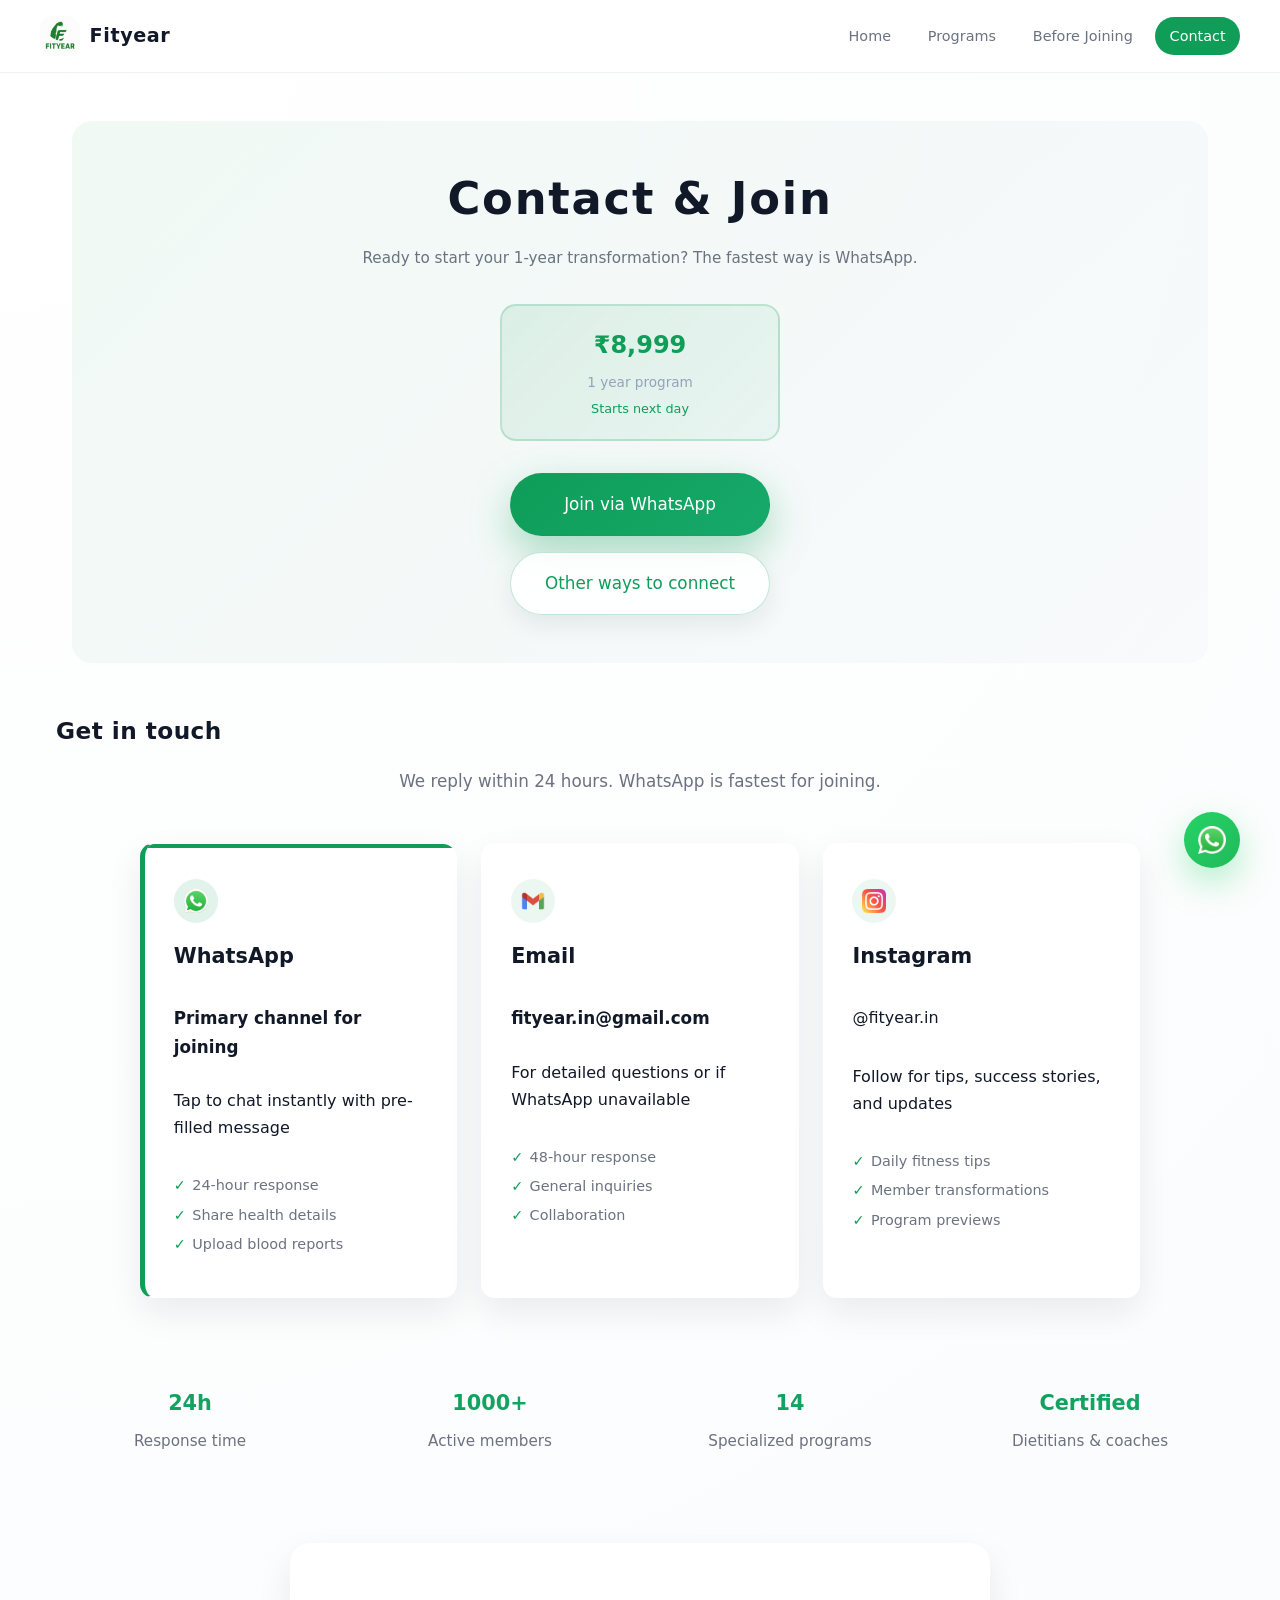
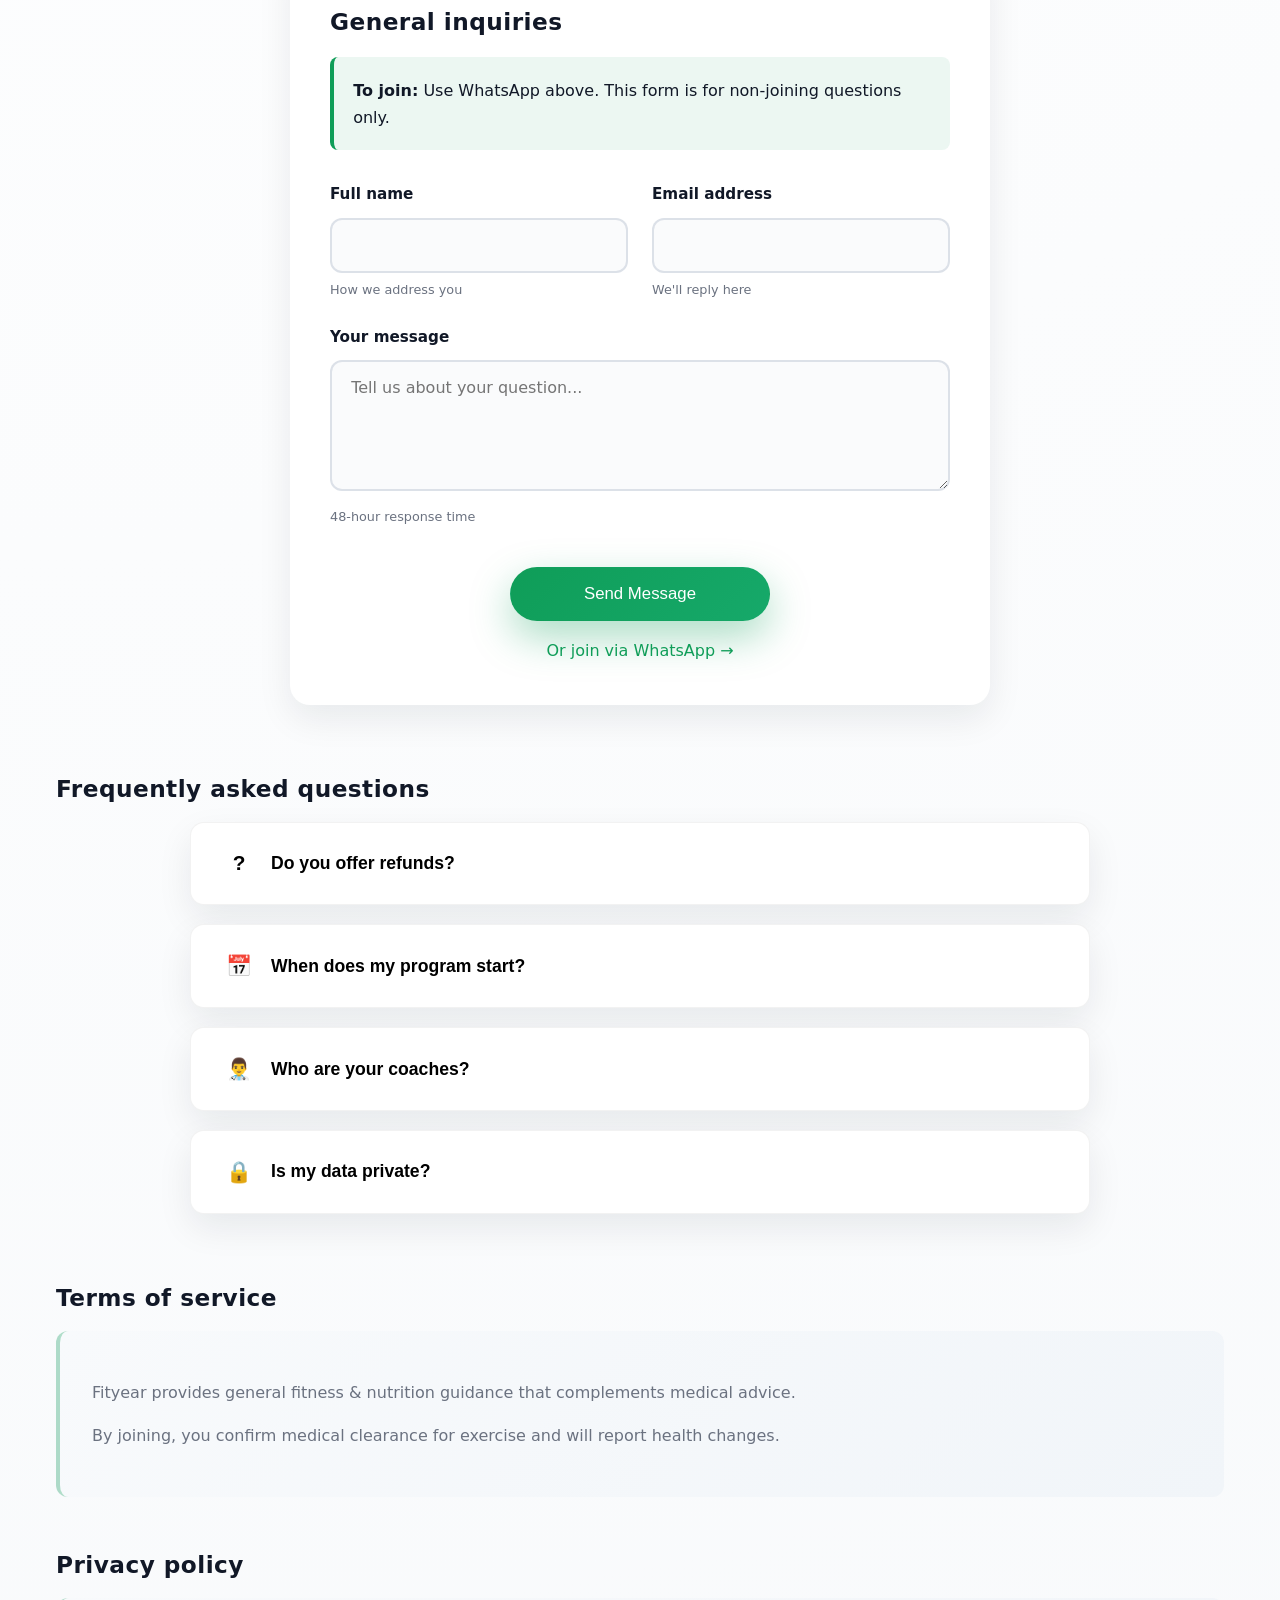
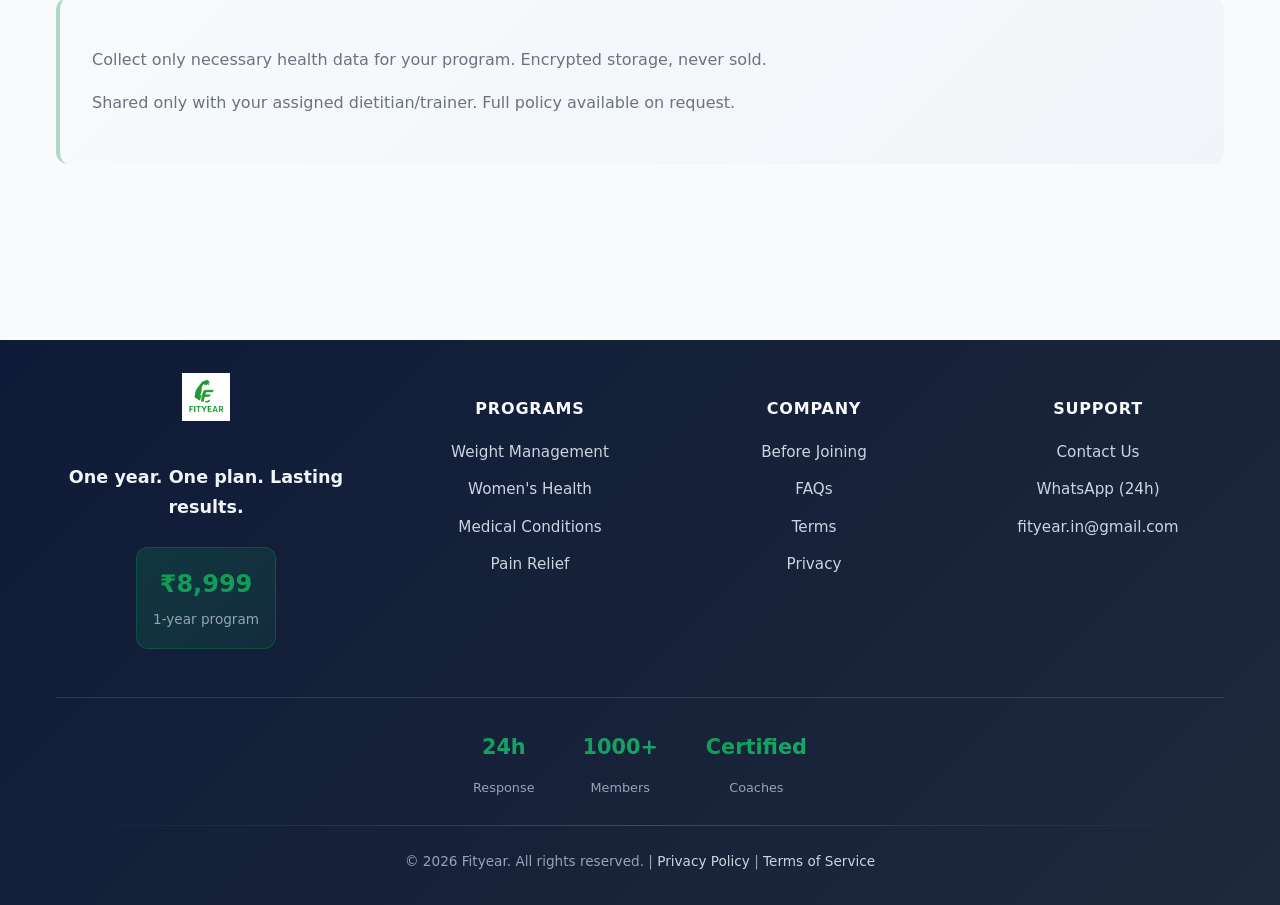
==== commit 9b08e3ad: "Add files via upload" ====
--- a/contact.html
+++ b/contact.html
@@ -1,303 +1,303 @@
-<!DOCTYPE html>
-<html lang="en">
-<head>
-  <meta charset="UTF-8" />
-  <title>Contact & Join — Fityear</title>
-  <meta name="viewport" content="width=device-width, initial-scale=1" />
-  <meta name="description" content="Contact Fityear team via WhatsApp (preferred), email, or Instagram. Join 1-year program for ₹4,999. FAQs, terms, and privacy policy included." />
-
-  <!-- Open Graph -->
-  <meta property="og:title" content="Contact & Join — Fityear" />
-  <meta property="og:description" content="Fastest way to join: WhatsApp. 1-year fitness program ₹4,999. Personal dietitian + trainer support. Reply within 24 hours." />
-  <meta property="og:type" content="website" />
-  <meta property="og:url" content="https://fityear.in/contact.html" />
-  <meta property="og:image" content="https://fityear.in/assets/logo.png" />
-
-  <link rel="icon" type="image/png" href="assets/android-chrome-512x512.png" />
-  <link rel="stylesheet" href="styles.css" />
-</head>
-<body>
-  <header class="site-header">
-    <a href="index.html" class="logo-link">
-      <img src="assets/logo.png" alt="Fityear logo" class="logo" loading="lazy" />
-      <span class="brand-name">Fityear</span>
-    </a>
-    <nav class="main-nav" aria-label="Main navigation">
-      <button class="nav-toggle" aria-expanded="false" aria-controls="nav-menu">
-        <span class="sr-only">Toggle navigation</span>
-        ☰
-      </button>
-      <ul id="nav-menu" class="nav-menu">
-        <li><a href="index.html#home" class="nav-link">Home</a></li>
-        <li><a href="programs.html" class="nav-link">Programs</a></li>
-        <li><a href="onboarding.html" class="nav-link">Before Joining</a></li>
-        <li><a href="contact.html" class="nav-link active">Contact</a></li>
-      </ul>
-    </nav>
-  </header>
-
-  <main class="page-main">
-    <!-- Hero Section -->
-    <section class="contact-hero" aria-labelledby="contact-hero-title">
-      <div class="hero-content">
-        <h1 id="contact-hero-title">Contact & Join</h1>
-        <p class="hero-subtitle">
-          Ready to start your 1-year transformation? The fastest way is WhatsApp.
-        </p>
-        <div class="price-badge-large">
-          <span class="price-main">₹4,999</span>
-          <span class="price-duration">1 year program</span>
-          <span class="price-note">Starts next day</span>
-        </div>
-        <div class="quick-actions">
-          <a href="https://wa.me/918075049374?text=Hello%20Fityear!%20I'd%20like%20to%20join%20the%201-year%20program%20for%20%E2%82%B94,999.%20My%20name%20is%20[Your%20Name]." class="btn btn-primary btn-large">
-            Join via WhatsApp
-          </a>
-          <a href="#contact-options" class="btn btn-secondary btn-large">
-            Other ways to connect
-          </a>
-        </div>
-      </div>
-    </section>
-
-    <!-- Premium Contact Options -->
-    <section id="contact-options" class="contact-options" aria-label="Contact methods">
-  <h2>Get in touch</h2>
-  <p class="section-subtitle">We reply within 24 hours. WhatsApp is fastest for joining.</p>
-  
-  <div class="contact-grid">
-    <!-- WhatsApp (Primary) -->
-    <a href="https://wa.me/918075049374?text=Hello%20Fityear!%20I'd%20like%20to%20join%20the%201-year%20program%20for%20%E2%82%B94,999.%20My%20name%20is%20[Your%20Name]." class="contact-card primary-contact" aria-label="Contact via WhatsApp">
-      <div class="contact-icon-wrap">
-        <img src="assets/whatsapp.png" alt="" class="contact-icon" loading="lazy">
-      </div>
-      <h3>WhatsApp</h3>
-      <p class="contact-main">Primary channel for joining</p>
-      <p>Tap to chat instantly with pre-filled message</p>
-      <ul class="contact-features">
-        <li>24-hour response</li>
-        <li>Share health details</li>
-        <li>Upload blood reports</li>
-      </ul>
-    </a>
-
-    <!-- Email -->
-    <a href="mailto:hello@fityear.com" class="contact-card" aria-label="Email hello@fityear.com">
-      <div class="contact-icon-wrap">
-        <img src="assets/email.png" alt="" class="contact-icon" loading="lazy">
-      </div>
-      <h3>Email</h3>
-      <p class="contact-main">fityear.in@gmail.com</p>
-      <p>For detailed questions or if WhatsApp unavailable</p>
-      <ul class="contact-features">
-        <li>48-hour response</li>
-        <li>General inquiries</li>
-        <li>Collaboration</li>
-      </ul>
-    </a>
-
-    <!-- Instagram -->
-    <a href="https://instagram.com/fityear.in" class="contact-card" target="_blank" rel="noopener noreferrer" aria-label="Follow Fityear,in on Instagram">
-      <div class="contact-icon-wrap">
-        <img src="assets/instagram.png" alt="" class="contact-icon" loading="lazy">
-      </div>
-      <h3>Instagram</h3>
-      <p>@fityear.in</p>
-      <p>Follow for tips, success stories, and updates</p>
-      <ul class="contact-features">
-        <li>Daily fitness tips</li>
-        <li>Member transformations</li>
-        <li>Program previews</li>
-      </ul>
-    </a>
-  </div>
-</section>
-
-
-    <!-- Trust Signals -->
-    <section class="trust-signals">
-      <div class="trust-item">
-        <div class="trust-number">24h</div>
-        <p>Response time</p>
-      </div>
-      <div class="trust-item">
-        <div class="trust-number">1000+</div>
-        <p>Active members</p>
-      </div>
-      <div class="trust-item">
-        <div class="trust-number">14</div>
-        <p>Specialized programs</p>
-      </div>
-      <div class="trust-item">
-        <div class="trust-number">Certified</div>
-        <p>Dietitians & coaches</p>
-      </div>
-    </section>
-
-    <!-- Premium Contact Form -->
-    <section class="contact-form-section" aria-labelledby="contact-form-title">
-      <div class="form-container">
-        <h2 id="contact-form-title">General inquiries</h2>
-        <p class="form-note">
-          <strong>To join:</strong> Use WhatsApp above. This form is for non-joining questions only.
-        </p>
-        <form action="https://formspree.io/f/xpwvyyey" method="POST" class="premium-form">
-          <div class="form-row">
-            <div class="form-field">
-              <label for="name">Full name</label>
-              <input id="name" name="name" type="text" required aria-describedby="name-help" />
-              <small id="name-help" class="field-help">How we address you</small>
-            </div>
-            <div class="form-field">
-              <label for="email">Email address</label>
-              <input id="email" name="_replyto" type="email" required aria-describedby="email-help" />
-              <small id="email-help" class="field-help">We'll reply here</small>
-            </div>
-          </div>
-          
-          <div class="form-field full-width">
-            <label for="message">Your message</label>
-            <textarea id="message" name="message" rows="5" required aria-describedby="message-help" placeholder="Tell us about your question..."></textarea>
-            <small id="message-help" class="field-help">48-hour response time</small>
-          </div>
-          
-          <div class="form-actions">
-            <button type="submit" class="btn btn-primary btn-large">Send Message</button>
-            <a href="#contact-options" class="whatsapp-preferred">Or join via WhatsApp →</a>
-          </div>
-        </form>
-      </div>
-    </section>
-
-    <!-- Premium FAQ Accordion -->
-    <section id="faqs" class="faq-section" aria-labelledby="faq-title">
-      <h2 id="faq-title">Frequently asked questions</h2>
-      
-      <div class="faq-grid">
-        <div class="faq-item">
-          <button class="faq-question" aria-expanded="false" aria-controls="faq-1">
-            <span class="faq-icon">?</span>
-            Do you offer refunds?
-          </button>
-          <div class="faq-answer" id="faq-1" hidden>
-            <p>Fees are non-refundable once your personalized 1-year plan begins, as dietitian and trainer work starts immediately after onboarding.</p>
-          </div>
-        </div>
-
-        <div class="faq-item">
-          <button class="faq-question" aria-expanded="false" aria-controls="faq-2">
-            <span class="faq-icon">📅</span>
-            When does my program start?
-          </button>
-          <div class="faq-answer" id="faq-2" hidden>
-            <p>Your program starts the <strong>next day</strong> after completing onboarding and confirming your start date with our team.</p>
-          </div>
-        </div>
-
-        <div class="faq-item">
-          <button class="faq-question" aria-expanded="false" aria-controls="faq-3">
-            <span class="faq-icon">👨‍⚕️</span>
-            Who are your coaches?
-          </button>
-          <div class="faq-answer" id="faq-3" hidden>
-            <p>Certified dietitians and fitness coaches with 5+ years experience working with medical conditions, different age groups, and fitness levels.</p>
-          </div>
-        </div>
-
-        <div class="faq-item">
-          <button class="faq-question" aria-expanded="false" aria-controls="faq-4">
-            <span class="faq-icon">🔒</span>
-            Is my data private?
-          </button>
-          <div class="faq-answer" id="faq-4" hidden>
-            <p><strong>Yes.</strong> Health data encrypted, used only for your program, never sold. <a href="#privacy">Full policy →</a></p>
-          </div>
-        </div>
-      </div>
-    </section>
-
-    <!-- Legal Sections -->
-    <section id="terms" class="legal-section">
-      <h2>Terms of service</h2>
-      <div class="legal-card">
-        <p>Fityear provides general fitness & nutrition guidance that complements medical advice.</p>
-        <p>By joining, you confirm medical clearance for exercise and will report health changes.</p>
-      </div>
-    </section>
-
-    <section id="privacy" class="legal-section">
-      <h2>Privacy policy</h2>
-      <div class="legal-card">
-        <p>Collect only necessary health data for your program. Encrypted storage, never sold.</p>
-        <p>Shared only with your assigned dietitian/trainer. Full policy available on request.</p>
-      </div>
-    </section>
-  </main>
-
-  <footer class="site-footer premium-footer">
-    <div class="footer-container">
-      <div class="footer-main">
-        <div class="footer-brand-section">
-          <img src="assets/logo.png" alt="Fityear logo" class="footer-logo-premium" loading="lazy" />
-          <p class="footer-tagline-premium">One year. One plan. Lasting results.</p>
-          <div class="footer-price-badge">
-            <span class="price-main">₹4,999</span>
-            <span class="price-duration">1-year program</span>
-          </div>
-        </div>
-        <div class="footer-links-grid">
-          <div class="footer-column">
-            <h4>Programs</h4>
-            <ul>
-              <li><a href="programs.html#weight">Weight Management</a></li>
-              <li><a href="programs.html#women">Women's Health</a></li>
-              <li><a href="programs.html#medical">Medical Conditions</a></li>
-              <li><a href="programs.html#pain">Pain Relief</a></li>
-            </ul>
-          </div>
-          <div class="footer-column">
-            <h4>Company</h4>
-            <ul>
-              <li><a href="onboarding.html">Before Joining</a></li>
-              <li><a href="contact.html#faqs">FAQs</a></li>
-              <li><a href="contact.html#terms">Terms</a></li>
-              <li><a href="contact.html#privacy">Privacy</a></li>
-            </ul>
-          </div>
-          <div class="footer-column">
-            <h4>Support</h4>
-            <ul>
-              <li><a href="contact.html#contact-options">Contact Us</a></li>
-              <li><a href="https://wa.me/918075049374">WhatsApp (24h)</a></li>
-              <li><a href="mailto:hello@fityear.com">fityear.in@gmail.com</a></li>
-            </ul>
-          </div>
-        </div>
-      </div>
-      <div class="footer-bottom">
-        <div class="footer-trust">
-          <div class="trust-item-small"><span class="trust-number">24h</span><span>Response</span></div>
-          <div class="trust-item-small"><span class="trust-number">1000+</span><span>Members</span></div>
-          <div class="trust-item-small"><span class="trust-number">Certified</span><span>Coaches</span></div>
-        </div>
-        <div class="footer-divider"></div>
-        <p class="footer-copy-premium">
-          &copy; <span id="year"></span> Fityear. All rights reserved. | 
-          <a href="contact.html#privacy">Privacy Policy</a> | 
-          <a href="contact.html#terms">Terms of Service</a>
-        </p>
-      </div>
-    </div>
-  </footer>
-
-  <a
-    href="https://wa.me/918075049374?text=Hello%20Fityear!%20I'd%20like%20to%20join%20the%201-year%20program%20for%20%E2%82%B94,999.%20My%20name%20is%20[Your%20Name]."
-    class="floating-whatsapp"
-    aria-label="Join via WhatsApp (recommended)"
-  >
-    <img src="assets/whatsapp.png" alt="" loading="lazy" />
-  </a>
-
-  <script src="script.js"></script>
-</body>
-</html>
+<!DOCTYPE html>
+<html lang="en">
+<head>
+  <meta charset="UTF-8" />
+  <title>Contact & Join — Fityear</title>
+  <meta name="viewport" content="width=device-width, initial-scale=1" />
+  <meta name="description" content="Contact Fityear team via WhatsApp (preferred), email, or Instagram. Join 1-year program for ₹4,999. FAQs, terms, and privacy policy included." />
+
+  <!-- Open Graph -->
+  <meta property="og:title" content="Contact & Join — Fityear" />
+  <meta property="og:description" content="Fastest way to join: WhatsApp. 1-year fitness program ₹4,999. Personal dietitian + trainer support. Reply within 24 hours." />
+  <meta property="og:type" content="website" />
+  <meta property="og:url" content="https://fityear.in/contact.html" />
+  <meta property="og:image" content="https://fityear.in/assets/logo.png" />
+
+  <link rel="icon" type="image/png" href="assets/android-chrome-512x512.png" />
+  <link rel="stylesheet" href="styles.css" />
+</head>
+<body>
+  <header class="site-header">
+    <a href="index.html" class="logo-link">
+      <img src="assets/logo.png" alt="Fityear logo" class="logo" loading="lazy" />
+      <span class="brand-name">Fityear</span>
+    </a>
+    <nav class="main-nav" aria-label="Main navigation">
+      <button class="nav-toggle" aria-expanded="false" aria-controls="nav-menu">
+        <span class="sr-only">Toggle navigation</span>
+        ☰
+      </button>
+      <ul id="nav-menu" class="nav-menu">
+        <li><a href="index.html#home" class="nav-link">Home</a></li>
+        <li><a href="programs.html" class="nav-link">Programs</a></li>
+        <li><a href="onboarding.html" class="nav-link">Before Joining</a></li>
+        <li><a href="contact.html" class="nav-link active">Contact</a></li>
+      </ul>
+    </nav>
+  </header>
+
+  <main class="page-main">
+    <!-- Hero Section -->
+    <section class="contact-hero" aria-labelledby="contact-hero-title">
+      <div class="hero-content">
+        <h1 id="contact-hero-title">Contact & Join</h1>
+        <p class="hero-subtitle">
+          Ready to start your 1-year transformation? The fastest way is WhatsApp.
+        </p>
+        <div class="price-badge-large">
+          <span class="price-main">₹8,999</span>
+          <span class="price-duration">1 year program</span>
+          <span class="price-note">Starts next day</span>
+        </div>
+        <div class="quick-actions">
+          <a href="https://wa.me/918075049374?text=Hello%20Fityear!%20I'd%20like%20to%20join%20the%201-year%20program%20for%20%E2%82%B98,999.%20My%20name%20is%20[Your%20Name]." class="btn btn-primary btn-large">
+            Join via WhatsApp
+          </a>
+          <a href="#contact-options" class="btn btn-secondary btn-large">
+            Other ways to connect
+          </a>
+        </div>
+      </div>
+    </section>
+
+    <!-- Premium Contact Options -->
+    <section id="contact-options" class="contact-options" aria-label="Contact methods">
+  <h2>Get in touch</h2>
+  <p class="section-subtitle">We reply within 24 hours. WhatsApp is fastest for joining.</p>
+  
+  <div class="contact-grid">
+    <!-- WhatsApp (Primary) -->
+    <a href="https://wa.me/918075049374?text=Hello%20Fityear!%20I'd%20like%20to%20join%20the%201-year%20program%20for%20%E2%82%B98,999.%20My%20name%20is%20[Your%20Name]." class="contact-card primary-contact" aria-label="Contact via WhatsApp">
+      <div class="contact-icon-wrap">
+        <img src="assets/whatsapp.png" alt="" class="contact-icon" loading="lazy">
+      </div>
+      <h3>WhatsApp</h3>
+      <p class="contact-main">Primary channel for joining</p>
+      <p>Tap to chat instantly with pre-filled message</p>
+      <ul class="contact-features">
+        <li>24-hour response</li>
+        <li>Share health details</li>
+        <li>Upload blood reports</li>
+      </ul>
+    </a>
+
+    <!-- Email -->
+    <a href="mailto:hello@fityear.com" class="contact-card" aria-label="Email hello@fityear.com">
+      <div class="contact-icon-wrap">
+        <img src="assets/email.png" alt="" class="contact-icon" loading="lazy">
+      </div>
+      <h3>Email</h3>
+      <p class="contact-main">fityear.in@gmail.com</p>
+      <p>For detailed questions or if WhatsApp unavailable</p>
+      <ul class="contact-features">
+        <li>48-hour response</li>
+        <li>General inquiries</li>
+        <li>Collaboration</li>
+      </ul>
+    </a>
+
+    <!-- Instagram -->
+    <a href="https://instagram.com/fityear.in" class="contact-card" target="_blank" rel="noopener noreferrer" aria-label="Follow Fityear,in on Instagram">
+      <div class="contact-icon-wrap">
+        <img src="assets/instagram.png" alt="" class="contact-icon" loading="lazy">
+      </div>
+      <h3>Instagram</h3>
+      <p>@fityear.in</p>
+      <p>Follow for tips, success stories, and updates</p>
+      <ul class="contact-features">
+        <li>Daily fitness tips</li>
+        <li>Member transformations</li>
+        <li>Program previews</li>
+      </ul>
+    </a>
+  </div>
+</section>
+
+
+    <!-- Trust Signals -->
+    <section class="trust-signals">
+      <div class="trust-item">
+        <div class="trust-number">24h</div>
+        <p>Response time</p>
+      </div>
+      <div class="trust-item">
+        <div class="trust-number">1000+</div>
+        <p>Active members</p>
+      </div>
+      <div class="trust-item">
+        <div class="trust-number">14</div>
+        <p>Specialized programs</p>
+      </div>
+      <div class="trust-item">
+        <div class="trust-number">Certified</div>
+        <p>Dietitians & coaches</p>
+      </div>
+    </section>
+
+    <!-- Premium Contact Form -->
+    <section class="contact-form-section" aria-labelledby="contact-form-title">
+      <div class="form-container">
+        <h2 id="contact-form-title">General inquiries</h2>
+        <p class="form-note">
+          <strong>To join:</strong> Use WhatsApp above. This form is for non-joining questions only.
+        </p>
+        <form action="https://formspree.io/f/xpwvyyey" method="POST" class="premium-form">
+          <div class="form-row">
+            <div class="form-field">
+              <label for="name">Full name</label>
+              <input id="name" name="name" type="text" required aria-describedby="name-help" />
+              <small id="name-help" class="field-help">How we address you</small>
+            </div>
+            <div class="form-field">
+              <label for="email">Email address</label>
+              <input id="email" name="_replyto" type="email" required aria-describedby="email-help" />
+              <small id="email-help" class="field-help">We'll reply here</small>
+            </div>
+          </div>
+          
+          <div class="form-field full-width">
+            <label for="message">Your message</label>
+            <textarea id="message" name="message" rows="5" required aria-describedby="message-help" placeholder="Tell us about your question..."></textarea>
+            <small id="message-help" class="field-help">48-hour response time</small>
+          </div>
+          
+          <div class="form-actions">
+            <button type="submit" class="btn btn-primary btn-large">Send Message</button>
+            <a href="#contact-options" class="whatsapp-preferred">Or join via WhatsApp →</a>
+          </div>
+        </form>
+      </div>
+    </section>
+
+    <!-- Premium FAQ Accordion -->
+    <section id="faqs" class="faq-section" aria-labelledby="faq-title">
+      <h2 id="faq-title">Frequently asked questions</h2>
+      
+      <div class="faq-grid">
+        <div class="faq-item">
+          <button class="faq-question" aria-expanded="false" aria-controls="faq-1">
+            <span class="faq-icon">?</span>
+            Do you offer refunds?
+          </button>
+          <div class="faq-answer" id="faq-1" hidden>
+            <p>Fees are non-refundable once your personalized 1-year plan begins, as dietitian and trainer work starts immediately after onboarding.</p>
+          </div>
+        </div>
+
+        <div class="faq-item">
+          <button class="faq-question" aria-expanded="false" aria-controls="faq-2">
+            <span class="faq-icon">📅</span>
+            When does my program start?
+          </button>
+          <div class="faq-answer" id="faq-2" hidden>
+            <p>Your program starts the <strong>next day</strong> after completing onboarding and confirming your start date with our team.</p>
+          </div>
+        </div>
+
+        <div class="faq-item">
+          <button class="faq-question" aria-expanded="false" aria-controls="faq-3">
+            <span class="faq-icon">👨‍⚕️</span>
+            Who are your coaches?
+          </button>
+          <div class="faq-answer" id="faq-3" hidden>
+            <p>Certified dietitians and fitness coaches with 5+ years experience working with medical conditions, different age groups, and fitness levels.</p>
+          </div>
+        </div>
+
+        <div class="faq-item">
+          <button class="faq-question" aria-expanded="false" aria-controls="faq-4">
+            <span class="faq-icon">🔒</span>
+            Is my data private?
+          </button>
+          <div class="faq-answer" id="faq-4" hidden>
+            <p><strong>Yes.</strong> Health data encrypted, used only for your program, never sold. <a href="#privacy">Full policy →</a></p>
+          </div>
+        </div>
+      </div>
+    </section>
+
+    <!-- Legal Sections -->
+    <section id="terms" class="legal-section">
+      <h2>Terms of service</h2>
+      <div class="legal-card">
+        <p>Fityear provides general fitness & nutrition guidance that complements medical advice.</p>
+        <p>By joining, you confirm medical clearance for exercise and will report health changes.</p>
+      </div>
+    </section>
+
+    <section id="privacy" class="legal-section">
+      <h2>Privacy policy</h2>
+      <div class="legal-card">
+        <p>Collect only necessary health data for your program. Encrypted storage, never sold.</p>
+        <p>Shared only with your assigned dietitian/trainer. Full policy available on request.</p>
+      </div>
+    </section>
+  </main>
+
+  <footer class="site-footer premium-footer">
+    <div class="footer-container">
+      <div class="footer-main">
+        <div class="footer-brand-section">
+          <img src="assets/logo.png" alt="Fityear logo" class="footer-logo-premium" loading="lazy" />
+          <p class="footer-tagline-premium">One year. One plan. Lasting results.</p>
+          <div class="footer-price-badge">
+            <span class="price-main">₹8,999</span>
+            <span class="price-duration">1-year program</span>
+          </div>
+        </div>
+        <div class="footer-links-grid">
+          <div class="footer-column">
+            <h4>Programs</h4>
+            <ul>
+              <li><a href="programs.html#weight">Weight Management</a></li>
+              <li><a href="programs.html#women">Women's Health</a></li>
+              <li><a href="programs.html#medical">Medical Conditions</a></li>
+              <li><a href="programs.html#pain">Pain Relief</a></li>
+            </ul>
+          </div>
+          <div class="footer-column">
+            <h4>Company</h4>
+            <ul>
+              <li><a href="onboarding.html">Before Joining</a></li>
+              <li><a href="contact.html#faqs">FAQs</a></li>
+              <li><a href="contact.html#terms">Terms</a></li>
+              <li><a href="contact.html#privacy">Privacy</a></li>
+            </ul>
+          </div>
+          <div class="footer-column">
+            <h4>Support</h4>
+            <ul>
+              <li><a href="contact.html#contact-options">Contact Us</a></li>
+              <li><a href="https://wa.me/918075049374">WhatsApp (24h)</a></li>
+              <li><a href="mailto:hello@fityear.com">fityear.in@gmail.com</a></li>
+            </ul>
+          </div>
+        </div>
+      </div>
+      <div class="footer-bottom">
+        <div class="footer-trust">
+          <div class="trust-item-small"><span class="trust-number">24h</span><span>Response</span></div>
+          <div class="trust-item-small"><span class="trust-number">1000+</span><span>Members</span></div>
+          <div class="trust-item-small"><span class="trust-number">Certified</span><span>Coaches</span></div>
+        </div>
+        <div class="footer-divider"></div>
+        <p class="footer-copy-premium">
+          &copy; <span id="year"></span> Fityear. All rights reserved. | 
+          <a href="contact.html#privacy">Privacy Policy</a> | 
+          <a href="contact.html#terms">Terms of Service</a>
+        </p>
+      </div>
+    </div>
+  </footer>
+
+  <a
+    href="https://wa.me/918075049374?text=Hello%20Fityear!%20I'd%20like%20to%20join%20the%201-year%20program%20for%20%E2%82%B94,999.%20My%20name%20is%20[Your%20Name]."
+    class="floating-whatsapp"
+    aria-label="Join via WhatsApp (recommended)"
+  >
+    <img src="assets/whatsapp.png" alt="" loading="lazy" />
+  </a>
+
+  <script src="script.js"></script>
+</body>
+</html>
--- a/styles.css
+++ b/styles.css
@@ -1,2397 +1,2397 @@
-:root {
-  --color-primary: #0f9d58;
-  --color-accent: #ff6b6b;
-  --color-bg: #f7f9fb;
-  --color-text: #111827;
-  --color-muted: #6b7280;
-  --radius-md: 14px;
-  --shadow-soft: 0 14px 35px rgba(15, 23, 42, 0.08);
-  --shadow-hover: 0 20px 55px rgba(15, 23, 42, 0.14);
-  --transition-fast: 0.2s ease-out;
-  --font-heading: "Poppins", "Montserrat", system-ui, -apple-system, BlinkMacSystemFont, "Segoe UI", sans-serif;
-  --font-body: "Inter", "Roboto", system-ui, -apple-system, BlinkMacSystemFont, "Segoe UI", sans-serif;
-}
-
-/* Global reset */
-*,
-*::before,
-*::after {
-  box-sizing: border-box;
-}
-
-html {
-  scroll-behavior: smooth;
-}
-
-body {
-  margin: 0;
-  font-family: var(--font-body);
-  background: radial-gradient(circle at top left, #ffffff, #f7f9fb);
-  color: var(--color-text);
-  line-height: 1.7;
-}
-
-/* Utility */
-.sr-only {
-  position: absolute;
-  width: 1px;
-  height: 1px;
-  overflow: hidden;
-  clip: rect(0 0 0 0);
-}
-
-/* Header and navigation */
-.site-header {
-  position: sticky;
-  top: 0;
-  z-index: 50;
-  backdrop-filter: blur(18px);
-  background-color: rgba(255, 255, 255, 0.92);
-  border-bottom: 1px solid rgba(15, 23, 42, 0.06);
-  display: flex;
-  align-items: center;
-  justify-content: space-between;
-  padding: 0.85rem 1rem;
-}
-
-.logo-link {
-  display: inline-flex;
-  align-items: center;
-  gap: 0.6rem;
-  text-decoration: none;
-}
-
-.logo {
-  width: 40px;
-  height: 40px;
-  border-radius: 12px;
-}
-
-.brand-name {
-  font-family: var(--font-heading);
-  font-weight: 600;
-  font-size: 1.2rem;
-  letter-spacing: 0.03em;
-  color: var(--color-text);
-}
-
-.main-nav {
-  display: flex;
-  align-items: center;
-}
-
-.nav-toggle {
-  border: none;
-  background: transparent;
-  font-size: 1.5rem;
-  cursor: pointer;
-  color: var(--color-text);
-}
-
-.nav-menu {
-  position: absolute;
-  right: 1rem;
-  top: 3.25rem;
-  background: #ffffff;
-  border-radius: 999px;
-  box-shadow: 0 18px 40px rgba(15, 23, 42, 0.18);
-  list-style: none;
-  padding: 0.4rem;
-  margin: 0;
-  display: none;
-}
-
-/* Page header for inner pages */
-
-.page-main {
-  max-width: 1200px;
-  margin: 0 auto;
-  padding: 1.5rem 1rem 3rem;
-}
-
-.page-header {
-  text-align: center;
-  margin-bottom: 3rem;
-}
-
-.page-header h1 {
-  font-family: var(--font-heading);
-  font-size: 2.3rem;
-  margin: 0 0 0.8rem;
-  letter-spacing: 0.03em;
-}
-
-.page-subtitle {
-  color: var(--color-muted);
-  font-size: 1.05rem;
-  max-width: 36rem;
-  margin: 0 auto 1.2rem;
-}
-
-.price-reminder {
-  display: inline-flex;
-  flex-direction: column;
-  align-items: center;
-  gap: 0.2rem;
-  padding: 0.6rem 1.2rem;
-  background: linear-gradient(135deg, rgba(15, 157, 88, 0.06), rgba(22, 169, 106, 0.04));
-  border: 1px solid rgba(15, 157, 88, 0.12);
-  border-radius: 999px;
-  font-weight: 600;
-}
-
-.price-note {
-  font-size: 0.8rem;
-  font-weight: 400;
-  color: var(--color-muted);
-}
-
-/* Programs grid */
-.programs-grid {
-  display: grid;
-  grid-template-columns: repeat(auto-fit, minmax(340px, 1fr));
-  gap: 1.5rem;
-  max-width: 1200px;
-  margin: 0 auto;
-}
-
-.program-card {
-  background: #ffffff;
-  border-radius: var(--radius-md);
-  overflow: hidden;
-  box-shadow: var(--shadow-soft);
-  transition: all var(--transition-fast);
-  opacity: 0;
-  transform: translateY(24px);
-  animation: fadeUpCard 0.8s ease-out forwards;
-}
-
-.program-card:nth-child(1) { animation-delay: 0.1s; }
-.program-card:nth-child(2) { animation-delay: 0.15s; }
-.program-card:nth-child(3) { animation-delay: 0.2s; }
-.program-card:nth-child(4) { animation-delay: 0.25s; }
-.program-card:nth-child(5) { animation-delay: 0.3s; }
-.program-card:nth-child(6) { animation-delay: 0.35s; }
-/* Continue pattern for all cards */
-
-@keyframes fadeUpCard {
-  to {
-    opacity: 1;
-    transform: translateY(0);
-  }
-}
-
-.program-card:hover {
-  transform: translateY(-4px);
-  box-shadow: var(--shadow-hover);
-}
-
-.program-compact {
-  padding: 1.8rem 1.6rem 1.4rem;
-}
-
-.program-title {
-  font-family: var(--font-heading);
-  font-size: 1.3rem;
-  font-weight: 700;
-  margin: 0 0 0.6rem;
-  color: var(--color-text);
-}
-
-.program-short {
-  color: var(--color-muted);
-  font-size: 0.95rem;
-  margin: 0 0 1.2rem;
-  line-height: 1.6;
-}
-
-.program-toggle {
-  background: none;
-  border: none;
-  color: var(--color-primary);
-  font-size: 0.9rem;
-  font-weight: 500;
-  cursor: pointer;
-  padding: 0.3rem 0;
-  transition: all var(--transition-fast);
-}
-
-.program-toggle:hover {
-  color: #0c7a41;
-  transform: translateX(4px);
-}
-
-.program-details {
-  background: linear-gradient(180deg, rgba(247, 249, 251, 0.8), #f7f9fb);
-  padding: 1.8rem;
-  border-top: 1px solid rgba(15, 157, 88, 0.12);
-  animation: expandDetails 0.3s ease-out;
-}
-
-@keyframes expandDetails {
-  from {
-    opacity: 0;
-    max-height: 0;
-    padding: 0;
-  }
-}
-
-.program-specs {
-  display: grid;
-  grid-template-columns: repeat(auto-fit, minmax(140px, 1fr));
-  gap: 1rem;
-  margin-bottom: 1.4rem;
-}
-
-.spec-item {
-  display: flex;
-  flex-direction: column;
-  gap: 0.2rem;
-}
-
-.spec-label {
-  font-size: 0.8rem;
-  color: var(--color-muted);
-  font-weight: 500;
-  text-transform: uppercase;
-  letter-spacing: 0.05em;
-}
-
-.spec-value {
-  font-size: 0.95rem;
-  font-weight: 600;
-  color: var(--color-text);
-}
-
-.video-thumb {
-  margin: 1.2rem 0 1.4rem;
-  border-radius: 12px;
-  overflow: hidden;
-  box-shadow: 0 12px 30px rgba(15, 23, 42, 0.1);
-}
-
-.video-thumb img {
-  width: 100%;
-  height: 180px;
-  object-fit: cover;
-  display: block;
-}
-
-.video-thumb figcaption {
-  font-size: 0.8rem;
-  color: var(--color-muted);
-  text-align: center;
-  margin-top: 0.6rem;
-}
-
-.join-program {
-  width: 100%;
-  justify-content: center;
-  margin-bottom: 1rem;
-}
-
-/* Responsive */
-@media (max-width: 768px) {
-  .programs-grid {
-    grid-template-columns: 1fr;
-    gap: 1.25rem;
-  }
-  
-  .program-specs {
-    grid-template-columns: 1fr;
-  }
-}
-
-.nav-menu.show {
-  display: flex;
-  flex-direction: column;
-  gap: 0.1rem;
-}
-
-.nav-link {
-  display: block;
-  padding: 0.4rem 0.9rem;
-  border-radius: 999px;
-  text-decoration: none;
-  font-size: 0.9rem;
-  color: var(--color-muted);
-}
-
-.nav-link:hover,
-.nav-link:focus {
-  background-color: rgba(15, 157, 88, 0.08);
-  color: var(--color-primary);
-}
-
-.nav-link.active {
-  background-color: var(--color-primary);
-  color: #ffffff;
-}
-
-/* Buttons */
-.btn {
-  display: inline-flex;
-  align-items: center;
-  justify-content: center;
-  padding: 0.75rem 1.6rem;
-  border-radius: 999px;
-  border: 1px solid transparent;
-  font-size: 0.95rem;
-  font-weight: 500;
-  text-decoration: none;
-  cursor: pointer;
-  transition:
-    transform var(--transition-fast),
-    box-shadow var(--transition-fast),
-    background-color var(--transition-fast),
-    color var(--transition-fast);
-}
-
-.btn-primary {
-  background: linear-gradient(135deg, #0f9d58, #16a96a);
-  color: #ffffff;
-  box-shadow: 0 16px 40px rgba(15, 157, 88, 0.35);
-}
-/* Onboarding Hero */
-/* Coach bio card inside hero */
-.hero-card {
-  display: none;          /* hides the white pill/slider background */
-}
-.hero-subtitle {
-  margin-top: 0.2rem;
-  margin-bottom: 0.4rem;
-  font-size: 0.95rem;
-  font-weight: 500;
-  color: #6b7280; /* soft grey to look premium */
-}
-
-/* Brochure button in hero */
-.hero-brochure {
-  margin-top: 0.75rem;
-}
-.contact-icon-wrap {
-  width: 44px;
-  height: 44px;
-  border-radius: 999px;
-  background: rgba(15, 157, 88, 0.08);
-  display: flex;
-  align-items: center;
-  justify-content: center;
-  margin-bottom: 1rem;
-}
-
-.primary-contact .contact-icon-wrap {
-  background: rgba(15, 157, 88, 0.12);
-}
-
-.contact-icon {
-  width: 24px;
-  height: 24px;
-  object-fit: contain;
-}
-
-
-/* Premium mobile nav sheet */
-@media (max-width: 768px) {
-  .nav-menu {
-    position: fixed;
-    inset: 0 0 auto 0;
-    top: 0;
-    margin: 0;
-    border-radius: 0;
-    padding: 4.5rem 1.5rem 1.5rem;
-    background: rgba(15, 23, 42, 0.96);
-    backdrop-filter: blur(18px);
-    flex-direction: column;
-    gap: 0.6rem;
-    align-items: flex-start;
-  }
-
-  .nav-menu.show {
-    display: flex;
-  }
-
-  .nav-link {
-    color: #e5e7eb;
-    font-size: 1rem;
-    padding: 0.6rem 0.8rem;
-    width: 100%;
-  }
-
-  .nav-link.active {
-    background-color: rgba(15, 157, 88, 0.22);
-    color: #bbf7d0;
-  }
-
-  .nav-toggle {
-    z-index: 60;
-  }
-}
-
-.onboarding-hero {
-  text-align: center;
-  padding-bottom: 2rem;
-  border-bottom: 1px solid rgba(15, 157, 88, 0.12);
-  margin-bottom: 3rem;
-}
-
-.onboarding-stats {
-  display: flex;
-  gap: 2rem;
-  justify-content: center;
-  margin-top: 2rem;
-  flex-wrap: wrap;
-}
-
-.stat-item {
-  text-align: center;
-}
-
-.stat-number {
-  display: block;
-  font-family: var(--font-heading);
-  font-size: 2rem;
-  font-weight: 700;
-  color: var(--color-primary);
-  background: linear-gradient(135deg, var(--color-primary), #16a96a);
-  -webkit-background-clip: text;
-  -webkit-text-fill-color: transparent;
-  background-clip: text;
-}
-
-.stat-label {
-  font-size: 0.8rem;
-  color: var(--color-muted);
-  font-weight: 500;
-  text-transform: uppercase;
-  letter-spacing: 0.05em;
-}
-
-/* Premium Onboarding Steps */
-.onboarding-steps {
-  display: grid;
-  grid-template-columns: 1fr;
-  gap: 2.5rem;
-  margin-bottom: 4rem;
-}
-
-.onboarding-step {
-  opacity: 0;
-  transform: translateY(20px);
-  animation: fadeUpStep 0.7s ease-out forwards;
-}
-
-.onboarding-step[data-step="1"] { animation-delay: 0.1s; }
-.onboarding-step[data-step="2"] { animation-delay: 0.2s; }
-.onboarding-step[data-step="3"] { animation-delay: 0.3s; }
-.onboarding-step[data-step="4"] { animation-delay: 0.4s; }
-
-@keyframes fadeUpStep {
-  to {
-    opacity: 1;
-    transform: translateY(0);
-  }
-}
-
-.step-header {
-  display: flex;
-  align-items: center;
-  gap: 1.2rem;
-  margin-bottom: 1.5rem;
-}
-
-.step-number {
-  width: 3.2rem;
-  height: 3.2rem;
-  border: 2px solid var(--color-primary);
-  border-radius: 50%;
-  font-family: var(--font-heading);
-  font-weight: 700;
-  font-size: 1.4rem;
-  color: var(--color-primary);
-  display: flex;
-  align-items: center;
-  justify-content: center;
-  background: linear-gradient(145deg, #ffffff, #f8fafc);
-  box-shadow: 0 10px 25px rgba(15, 157, 88, 0.15);
-}
-
-.step-header h2 {
-  margin: 0;
-  font-size: 1.4rem;
-  font-weight: 600;
-}
-
-.step-content p {
-  color: var(--color-muted);
-  font-size: 1rem;
-  margin-bottom: 1.5rem;
-  line-height: 1.7;
-}
-
-/* Blood Tests Grid */
-.blood-tests-grid {
-  display: grid;
-  grid-template-columns: repeat(auto-fit, minmax(140px, 1fr));
-  gap: 1rem;
-  margin: 1.5rem 0;
-}
-
-.test-card {
-  background: #ffffff;
-  border: 1px solid rgba(15, 157, 88, 0.12);
-  border-radius: 12px;
-  padding: 1.2rem 1rem;
-  text-align: center;
-  transition: all var(--transition-fast);
-}
-
-.test-card:hover {
-  border-color: var(--color-primary);
-  transform: translateY(-2px);
-  box-shadow: var(--shadow-hover);
-}
-
-.test-card h3 {
-  font-size: 0.95rem;
-  font-weight: 600;
-  color: var(--color-text);
-  margin: 0 0 0.3rem;
-}
-
-.test-card p {
-  font-size: 0.8rem;
-  color: var(--color-muted);
-  margin: 0;
-}
-
-/* Fitness Tests */
-.fitness-tests {
-  display: flex;
-  flex-direction: column;
-  gap: 0.8rem;
-  margin: 1.2rem 0;
-}
-
-.test-item {
-  display: flex;
-  align-items: center;
-  gap: 0.8rem;
-  padding: 0.8rem 1rem;
-  background: rgba(15, 157, 88, 0.04);
-  border-radius: 10px;
-  font-weight: 500;
-}
-
-.test-number {
-  font-family: var(--font-heading);
-  font-weight: 700;
-  color: var(--color-primary);
-  font-size: 0.85rem;
-  min-width: 2.2rem;
-}
-
-/* Feature Lists */
-.feature-list,
-.benefit-item {
-  display: flex;
-  flex-direction: column;
-  gap: 0.6rem;
-  margin: 1rem 0;
-}
-
-.benefit-item {
-  display: flex;
-  align-items: flex-start;
-  gap: 0.6rem;
-  font-weight: 500;
-}
-
-.benefit-item span:first-child {
-  font-size: 1.1rem;
-  margin-top: 0.1rem;
-  min-width: 1.2rem;
-}
-
-/* Timeline */
-.onboarding-timeline {
-  text-align: center;
-  margin: 4rem 0;
-}
-
-.onboarding-timeline h2 {
-  margin-bottom: 2.5rem;
-}
-
-.timeline {
-  max-width: 600px;
-  margin: 0 auto;
-  position: relative;
-}
-
-.timeline::before {
-  content: '';
-  position: absolute;
-  left: 1.5rem;
-  top: 0;
-  bottom: 0;
-  width: 3px;
-  background: linear-gradient(to bottom, var(--color-primary), rgba(15, 157, 88, 0.3));
-}
-
-.timeline-item {
-  display: flex;
-  align-items: center;
-  position: relative;
-  margin-bottom: 2.5rem;
-}
-
-.timeline-item:last-child {
-  margin-bottom: 0;
-}
-
-.timeline-dot {
-  width: 2.8rem;
-  height: 2.8rem;
-  border-radius: 50%;
-  background: rgba(15, 157, 88, 0.12);
-  border: 3px solid #ffffff;
-  box-shadow: 0 4px 12px rgba(15, 157, 88, 0.2);
-  z-index: 2;
-  position: relative;
-}
-
-.timeline-dot.active {
-  background: linear-gradient(135deg, var(--color-primary), #16a96a);
-  box-shadow: 0 8px 20px rgba(15, 157, 88, 0.35);
-}
-
-.timeline-content {
-  background: #ffffff;
-  padding: 1.2rem 1.6rem;
-  border-radius: 14px;
-  box-shadow: var(--shadow-soft);
-  margin-left: 2rem;
-  flex: 1;
-}
-
-.timeline-content h3 {
-  margin: 0 0 0.3rem;
-  font-size: 1.1rem;
-  color: var(--color-text);
-}
-
-.timeline-content p {
-  margin: 0;
-  color: var(--color-muted);
-  font-size: 0.95rem;
-}
-
-/* Privacy Trust */
-.privacy-trust {
-  text-align: center;
-  margin: 3rem 0;
-}
-
-.privacy-card {
-  background: linear-gradient(135deg, #f8fafc, #f1f5f9);
-  border: 1px solid rgba(15, 157, 88, 0.12);
-  border-radius: 16px;
-  padding: 2.5rem;
-  max-width: 500px;
-  margin: 0 auto;
-}
-
-.privacy-card h3 {
-  color: var(--color-text);
-  margin-bottom: 1rem;
-  font-size: 1.3rem;
-}
-
-.privacy-card p {
-  color: var(--color-muted);
-  line-height: 1.7;
-}
-
-.privacy-card a {
-  color: var(--color-primary);
-  font-weight: 500;
-  text-decoration: none;
-}
-
-/* CTA Section */
-.onboarding-cta {
-  text-align: center;
-  padding: 3rem 1rem;
-  background: linear-gradient(135deg, rgba(15, 157, 88, 0.04), rgba(22, 169, 106, 0.02));
-  border-radius: 20px;
-  margin: 4rem 1rem 2rem;
-}
-
-.cta-content h2 {
-  font-size: 1.8rem;
-  margin-bottom: 1rem;
-}
-
-.cta-content p {
-  color: var(--color-muted);
-  font-size: 1.05rem;
-  margin-bottom: 2rem;
-}
-
-.btn-large {
-  padding: 1rem 2.5rem;
-  font-size: 1.1rem;
-  min-width: 280px;
-}/* Contact Hero */
-.contact-hero {
-  text-align: center;
-  padding: 2.5rem 1rem 3rem;
-  background: linear-gradient(135deg, rgba(15, 157, 88, 0.06), rgba(247, 249, 251, 0.8));
-  border-radius: 20px;
-  margin: 1.5rem 1rem 3rem;
-}
-
-
-
-.price-badge-large {
-  display: flex;
-  flex-direction: column;
-  align-items: center;
-  gap: 0.3rem;
-  padding: 1.2rem 2rem;
-  background: linear-gradient(135deg, rgba(15, 157, 88, 0.1), rgba(22, 169, 106, 0.05));
-  border: 2px solid rgba(15, 157, 88, 0.2);
-  border-radius: 16px;
-  margin: 2rem auto;
-  max-width: 280px;
-}
-
-.price-main {
-  font-size: 2.2rem;
-  font-weight: 700;
-  color: var(--color-primary);
-}
-
-.price-duration {
-  font-size: 0.95rem;
-  color: var(--color-muted);
-  font-weight: 500;
-}
-
-.price-note {
-  font-size: 0.8rem;
-  color: var(--color-primary);
-}
-
-.quick-actions {
-  display: flex;
-  flex-direction: column;
-  gap: 1rem;
-  align-items: center;
-  max-width: 320px;
-  margin: 0 auto;
-}
-
-.btn-large {
-  padding: 1rem 2rem;
-  font-size: 1.05rem;
-  min-width: 260px;
-}
-
-/* Contact Options */
-.contact-options {
-  margin-bottom: 4rem;
-}
-
-.section-subtitle {
-  color: var(--color-muted);
-  text-align: center;
-  margin-bottom: 3rem;
-  font-size: 1.05rem;
-}
-
-.contact-grid {
-  display: grid;
-  grid-template-columns: repeat(auto-fit, minmax(300px, 1fr));
-  gap: 1.5rem;
-  max-width: 1000px;
-  margin: 0 auto;
-}
-
-.contact-card {
-  display: flex;
-  flex-direction: column;
-  background: #ffffff;
-  border-radius: var(--radius-md);
-  padding: 2.2rem 1.8rem;
-  text-decoration: none;
-  color: var(--color-text);
-  box-shadow: var(--shadow-soft);
-  border: 1px solid transparent;
-  transition: all var(--transition-fast);
-  position: relative;
-  overflow: hidden;
-}
-
-.contact-card::before {
-  content: '';
-  position: absolute;
-  top: 0;
-  left: 0;
-  right: 0;
-  height: 4px;
-  background: linear-gradient(90deg, var(--color-primary), rgba(15, 157, 88, 0.4));
-  opacity: 0;
-  transition: opacity var(--transition-fast);
-}
-
-.contact-card:hover,
-.contact-card:focus {
-  transform: translateY(-6px);
-  box-shadow: var(--shadow-hover);
-  border-color: rgba(15, 157, 88, 0.25);
-}
-
-.contact-card:hover::before {
-  opacity: 1;
-}
-
-.primary-contact {
-  border-left: 5px solid var(--color-primary);
-}
-
-.primary-contact::before {
-  opacity: 1;
-  background: var(--color-primary);
-}
-
-.contact-badge {
-  display: flex;
-  align-items: center;
-  gap: 0.5rem;
-  margin-bottom: 1.2rem;
-}
-
-.badge-icon {
-  font-size: 1.4rem;
-}
-
-.badge-preferred {
-  background: var(--color-primary);
-  color: white;
-  padding: 0.2rem 0.6rem;
-  border-radius: 12px;
-  font-size: 0.75rem;
-  font-weight: 600;
-}
-
-.contact-card h3 {
-  font-size: 1.3rem;
-  margin: 0 0 0.8rem;
-  font-weight: 700;
-}
-
-.contact-main {
-  font-size: 1.05rem;
-  font-weight: 600;
-  margin-bottom: 0.6rem;
-}
-
-.contact-features {
-  list-style: none;
-  padding: 0;
-  margin: 1rem 0 0;
-}
-
-.contact-features li {
-  font-size: 0.9rem;
-  color: var(--color-muted);
-  margin-bottom: 0.3rem;
-  display: flex;
-  align-items: center;
-  gap: 0.4rem;
-}
-
-.contact-features li::before {
-  content: '✓';
-  color: var(--color-primary);
-  font-weight: bold;
-  font-size: 0.9rem;
-}
-
-/* Trust Signals */
-.trust-signals {
-  display: grid;
-  grid-template-columns: repeat(auto-fit, minmax(200px, 1fr));
-  gap: 2rem;
-  margin: 4rem 0;
-  text-align: center;
-}
-
-.trust-item {
-  padding: 1.5rem;
-}
-
-.trust-number {
-  display: block;
-  font-family: var(--font-heading);
-  font-size: 2rem;
-  font-weight: 700;
-  background: linear-gradient(135deg, var(--color-primary), #16a96a);
-  -webkit-background-clip: text;
-  -webkit-text-fill-color: transparent;
-  background-clip: text;
-  margin-bottom: 0.5rem;
-}
-
-.trust-item p {
-  color: var(--color-muted);
-  font-size: 0.95rem;
-  margin: 0;
-}
-
-/* Premium Form */
-.form-container {
-  max-width: 700px;
-  margin: 0 auto 4rem;
-  padding: 2.5rem;
-  background: #ffffff;
-  border-radius: 20px;
-  box-shadow: var(--shadow-soft);
-}
-
-.form-note {
-  background: rgba(15, 157, 88, 0.08);
-  border-left: 4px solid var(--color-primary);
-  padding: 1.2rem;
-  border-radius: 8px;
-  margin-bottom: 2rem;
-  font-size: 1rem;
-}
-
-.premium-form {
-  display: flex;
-  flex-direction: column;
-  gap: 1.5rem;
-}
-
-.form-row {
-  display: grid;
-  grid-template-columns: 1fr 1fr;
-  gap: 1.5rem;
-}
-
-.form-field.full-width {
-  grid-column: 1 / -1;
-}
-
-.form-field label {
-  display: block;
-  font-weight: 600;
-  margin-bottom: 0.6rem;
-  color: var(--color-text);
-  font-size: 0.95rem;
-}
-
-.form-field input,
-.form-field textarea {
-  width: 100%;
-  padding: 1rem 1.2rem;
-  border: 2px solid rgba(148, 163, 184, 0.3);
-  border-radius: 12px;
-  font-family: inherit;
-  font-size: 1rem;
-  transition: all var(--transition-fast);
-  background: #fafbfc;
-}
-
-.form-field input:focus,
-.form-field textarea:focus {
-  outline: none;
-  border-color: var(--color-primary);
-  background: #ffffff;
-  box-shadow: 0 0 0 4px rgba(15, 157, 88, 0.1);
-}
-
-.field-help {
-  font-size: 0.8rem;
-  color: var(--color-muted);
-  margin-top: 0.4rem;
-  display: block;
-}
-
-.form-actions {
-  display: flex;
-  flex-direction: column;
-  align-items: center;
-  gap: 1rem;
-  margin-top: 1rem;
-}
-
-.whatsapp-preferred {
-  color: var(--color-primary);
-  font-weight: 500;
-  text-decoration: none;
-}
-
-/* Premium FAQ */
-.faq-section {
-  margin: 4rem 0;
-}
-
-.faq-grid {
-  display: grid;
-  gap: 1.2rem;
-  max-width: 900px;
-  margin: 0 auto;
-}
-
-.faq-item {
-  background: #ffffff;
-  border-radius: var(--radius-md);
-  overflow: hidden;
-  box-shadow: var(--shadow-soft);
-  border: 1px solid rgba(0, 0, 0, 0.05);
-}
-
-.faq-question {
-  width: 100%;
-  background: transparent;
-  border: none;
-  padding: 1.8rem 2rem;
-  cursor: pointer;
-  font-size: 1.1rem;
-  font-weight: 600;
-  display: flex;
-  align-items: center;
-  gap: 1rem;
-  transition: all var(--transition-fast);
-}
-
-.faq-question:hover {
-  background: rgba(15, 157, 88, 0.04);
-}
-
-.faq-icon {
-  font-size: 1.3rem;
-  width: 2rem;
-  text-align: center;
-  font-weight: bold;
-}
-
-.faq-answer {
-  padding: 0 2rem 2rem;
-  background: rgba(247, 249, 251, 0.7);
-}
-
-.faq-answer p {
-  margin: 0 0 1rem;
-  line-height: 1.7;
-}
-
-.faq-answer a {
-  color: var(--color-primary);
-  font-weight: 500;
-}
-
-/* Legal */
-.legal-section {
-  margin: 3rem 0;
-}
-
-.legal-card {
-  background: linear-gradient(135deg, #f8fafc, #f1f5f9);
-  border-left: 4px solid rgba(15, 157, 88, 0.3);
-  padding: 2rem;
-  border-radius: 12px;
-}
-
-.legal-card p {
-  margin-bottom: 1rem;
-  color: var(--color-muted);
-}
-/* Professional Programs Section */
-.programs-professional {
-  background: linear-gradient(135deg, #f8fafc 0%, #f1f5f9 100%);
-  padding: 4rem 1rem;
-  border-radius: 24px;
-  margin: 4rem 1rem;
-  text-align: center;
-}
-
-.section-header {
-  margin-bottom: 3.5rem;
-}
-
-.section-header h2 {
-  font-size: 2.2rem;
-  margin-bottom: 1rem;
-}
-
-.section-header p {
-  color: var(--color-muted);
-  font-size: 1.15rem;
-  max-width: 36rem;
-  margin: 0 auto;
-}
-
-.programs-categories {
-  display: grid;
-  grid-template-columns: repeat(auto-fit, minmax(280px, 1fr));
-  gap: 2rem;
-  margin: 3rem 0;
-  max-width: 1200px;
-  margin-left: auto;
-  margin-right: auto;
-}
-
-.program-category {
-  background: #ffffff;
-  border-radius: 20px;
-  padding: 2.2rem;
-  box-shadow: var(--shadow-soft);
-  border: 1px solid rgba(15, 157, 88, 0.08);
-  transition: all var(--transition-fast);
-}
-
-.program-category:hover {
-  transform: translateY(-4px);
-  box-shadow: var(--shadow-hover);
-  border-color: rgba(15, 157, 88, 0.2);
-}
-
-.program-category h3 {
-  font-size: 1.2rem;
-  font-weight: 700;
-  color: var(--color-text);
-  margin-bottom: 1.5rem;
-  padding-bottom: 0.8rem;
-  border-bottom: 2px solid rgba(15, 157, 88, 0.15);
-}
-
-.program-list {
-  display: flex;
-  flex-wrap: wrap;
-  gap: 0.8rem;
-}
-
-.program-item {
-  background: linear-gradient(135deg, rgba(15, 157, 88, 0.1), rgba(22, 169, 106, 0.05));
-  color: var(--color-primary);
-  padding: 0.6rem 1.2rem;
-  border-radius: 999px;
-  font-weight: 600;
-  font-size: 0.9rem;
-  cursor: pointer;
-  transition: all var(--transition-fast);
-  border: 1px solid rgba(15, 157, 88, 0.2);
-}
-
-.program-item:hover {
-  background: linear-gradient(135deg, var(--color-primary), #16a96a);
-  color: white;
-  transform: scale(1.05);
-}
-
-.programs-cta {
-  margin-top: 3rem;
-}
-
-.cta-note {
-  color: var(--color-muted);
-  margin-top: 1rem;
-  font-size: 0.95rem;
-}
-
-/* Premium Testimonials Carousel */
-.testimonials-professional {
-  padding: 4rem 1rem;
-  background: linear-gradient(135deg, #ffffff 0%, #fafbfc 100%);
-}
-
-.testimonials-carousel {
-  max-width: 1000px;
-  margin: 3rem auto 0;
-  position: relative;
-  overflow: hidden;
-}
-
-.testimonial-slide {
-  display: none;
-  opacity: 0;
-  transform: scale(0.95);
-  transition: all 0.6s cubic-bezier(0.25, 0.46, 0.45, 0.94);
-}
-
-.testimonial-slide.active {
-  display: block;
-  opacity: 1;
-  transform: scale(1);
-}
-
-.testimonial-slide img {
-  animation: fadeInImage 1s ease-out;
-}
-
-@keyframes fadeInImage {
-  from {
-    opacity: 0;
-    transform: scale(1.1);
-  }
-}
-
-.testimonial-image {
-  position: relative;
-  width: 140px;
-  height: 180px;
-  margin: 0 auto 2rem;
-  border-radius: 16px;
-  overflow: hidden;
-  box-shadow: 0 20px 50px rgba(15, 23, 42, 0.15);
-}
-
-.testimonial-image img {
-  width: 100%;
-  height: 100%;
-  object-fit: cover;
-}
-
-.result-badge {
-  position: absolute;
-  top: 12px;
-  right: -8px;
-  background: linear-gradient(135deg, var(--color-primary), #16a96a);
-  color: white;
-  padding: 0.4rem 1rem;
-  border-radius: 20px;
-  font-weight: 700;
-  font-size: 0.85rem;
-  box-shadow: 0 8px 20px rgba(15, 157, 88, 0.3);
-  transform: rotate(5deg);
-}
-
-.result-good {
-  background: linear-gradient(135deg, #059669, #047857);
-}
-
-.testimonial-slide blockquote {
-  font-size: 1.15rem;
-  line-height: 1.7;
-  font-style: italic;
-  color: var(--color-text);
-  margin-bottom: 2rem;
-  padding: 0 2rem;
-  position: relative;
-}
-
-.testimonial-slide blockquote::before {
-  content: '"';
-  position: absolute;
-  top: -0.5rem;
-  left: 0;
-  font-size: 4rem;
-  color: rgba(15, 157, 88, 0.15);
-  font-family: var(--font-heading);
-}
-
-.testimonial-slide figcaption {
-  text-align: center;
-}
-
-.testimonial-slide figcaption strong {
-  font-size: 1.1rem;
-  color: var(--color-text);
-  display: block;
-}
-
-.testimonial-slide figcaption span {
-  font-size: 0.9rem;
-  color: var(--color-muted);
-}
-
-.carousel-dots {
-  display: flex;
-  justify-content: center;
-  gap: 0.8rem;
-  margin-top: 3rem;
-}
-
-.dot {
-  width: 12px;
-  height: 12px;
-  border-radius: 50%;
-  border: none;
-  background: rgba(107, 114, 128, 0.4);
-  cursor: pointer;
-  transition: all 0.3s ease;
-}
-
-.dot.active,
-.dot:hover {
-  background: var(--color-primary);
-  transform: scale(1.3);
-  box-shadow: 0 4px 12px rgba(15, 157, 88, 0.3);
-}
-/* Professional Programs Section */
-.programs-professional {
-  background: linear-gradient(135deg, #f8fafc 0%, #f1f5f9 100%);
-  padding: 4rem 1rem;
-  border-radius: 24px;
-  margin: 4rem 1rem;
-  text-align: center;
-}
-
-.section-header {
-  margin-bottom: 3.5rem;
-}
-
-.section-header h2 {
-  font-size: 2.2rem;
-  margin-bottom: 1rem;
-}
-
-.section-header p {
-  color: var(--color-muted);
-  font-size: 1.15rem;
-  max-width: 36rem;
-  margin: 0 auto;
-}
-
-.programs-categories {
-  display: grid;
-  grid-template-columns: repeat(auto-fit, minmax(280px, 1fr));
-  gap: 2rem;
-  margin: 3rem 0;
-  max-width: 1200px;
-  margin-left: auto;
-  margin-right: auto;
-}
-
-.program-category {
-  background: #ffffff;
-  border-radius: 20px;
-  padding: 2.2rem;
-  box-shadow: var(--shadow-soft);
-  border: 1px solid rgba(15, 157, 88, 0.08);
-  transition: all var(--transition-fast);
-}
-
-.program-category:hover {
-  transform: translateY(-4px);
-  box-shadow: var(--shadow-hover);
-  border-color: rgba(15, 157, 88, 0.2);
-}
-
-.program-category h3 {
-  font-size: 1.2rem;
-  font-weight: 700;
-  color: var(--color-text);
-  margin-bottom: 1.5rem;
-  padding-bottom: 0.8rem;
-  border-bottom: 2px solid rgba(15, 157, 88, 0.15);
-}
-
-.program-list {
-  display: flex;
-  flex-wrap: wrap;
-  gap: 0.8rem;
-}
-
-.program-item {
-  background: linear-gradient(135deg, rgba(15, 157, 88, 0.1), rgba(22, 169, 106, 0.05));
-  color: var(--color-primary);
-  padding: 0.6rem 1.2rem;
-  border-radius: 999px;
-  font-weight: 600;
-  font-size: 0.9rem;
-  cursor: pointer;
-  transition: all var(--transition-fast);
-  border: 1px solid rgba(15, 157, 88, 0.2);
-}
-
-.program-item:hover {
-  background: linear-gradient(135deg, var(--color-primary), #16a96a);
-  color: white;
-  transform: scale(1.05);
-}
-
-.programs-cta {
-  margin-top: 3rem;
-}
-
-.cta-note {
-  color: var(--color-muted);
-  margin-top: 1rem;
-  font-size: 0.95rem;
-}
-
-/* Premium Testimonials Carousel */
-.testimonials-professional {
-  padding: 4rem 1rem;
-  background: linear-gradient(135deg, #ffffff 0%, #fafbfc 100%);
-}
-
-.testimonials-carousel {
-  max-width: 1000px;
-  margin: 3rem auto 0;
-  position: relative;
-  overflow: hidden;
-}
-
-.testimonial-slide {
-  display: none;
-  opacity: 0;
-  transform: scale(0.95);
-  transition: all 0.6s cubic-bezier(0.25, 0.46, 0.45, 0.94);
-}
-
-.testimonial-slide.active {
-  display: block;
-  opacity: 1;
-  transform: scale(1);
-}
-
-.testimonial-slide img {
-  animation: fadeInImage 1s ease-out;
-}
-
-@keyframes fadeInImage {
-  from {
-    opacity: 0;
-    transform: scale(1.1);
-  }
-}
-
-.testimonial-image {
-  position: relative;
-  width: 140px;
-  height: 180px;
-  margin: 0 auto 2rem;
-  border-radius: 16px;
-  overflow: hidden;
-  box-shadow: 0 20px 50px rgba(15, 23, 42, 0.15);
-}
-
-.testimonial-image img {
-  width: 100%;
-  height: 100%;
-  object-fit: cover;
-}
-
-.result-badge {
-  position: absolute;
-  top: 12px;
-  right: -8px;
-  background: linear-gradient(135deg, var(--color-primary), #16a96a);
-  color: white;
-  padding: 0.4rem 1rem;
-  border-radius: 20px;
-  font-weight: 700;
-  font-size: 0.85rem;
-  box-shadow: 0 8px 20px rgba(15, 157, 88, 0.3);
-  transform: rotate(5deg);
-}
-
-.result-good {
-  background: linear-gradient(135deg, #059669, #047857);
-}
-
-.testimonial-slide blockquote {
-  font-size: 1.15rem;
-  line-height: 1.7;
-  font-style: italic;
-  color: var(--color-text);
-  margin-bottom: 2rem;
-  padding: 0 2rem;
-  position: relative;
-}
-
-.testimonial-slide blockquote::before {
-  content: '"';
-  position: absolute;
-  top: -0.5rem;
-  left: 0;
-  font-size: 4rem;
-  color: rgba(15, 157, 88, 0.15);
-  font-family: var(--font-heading);
-}
-
-.testimonial-slide figcaption {
-  text-align: center;
-}
-
-.testimonial-slide figcaption strong {
-  font-size: 1.1rem;
-  color: var(--color-text);
-  display: block;
-}
-
-.testimonial-slide figcaption span {
-  font-size: 0.9rem;
-  color: var(--color-muted);
-}
-
-.carousel-dots {
-  display: flex;
-  justify-content: center;
-  gap: 0.8rem;
-  margin-top: 3rem;
-}
-
-.dot {
-  width: 12px;
-  height: 12px;
-  border-radius: 50%;
-  border: none;
-  background: rgba(107, 114, 128, 0.4);
-  cursor: pointer;
-  transition: all 0.3s ease;
-}
-
-.dot.active,
-.dot:hover {
-  background: var(--color-primary);
-  transform: scale(1.3);
-  box-shadow: 0 4px 12px rgba(15, 157, 88, 0.3);
-}
-/* Hero Coach Pop Effect */
-.hero-visual {
-  position: relative;
-  display: flex;
-  align-items: center;
-  justify-content: center;
-}
-
-.coach-container {
-  position: relative;
-  width: 336px;
-  height: 746px;
-  perspective: 1000px;
-}
-
-.coach-image {
-  width: 100%;
-  height: 100%;
-  object-fit: contain;
-  filter: drop-shadow(0 25px 50px rgba(0,0,0,0.15));
-  animation: coachFloat 6s ease-in-out infinite;
-  transform-style: preserve-3d;
-}
-
-@keyframes coachFloat {
-  0%, 100% { 
-    transform: translateY(0px) rotateX(0deg) rotateY(0deg); 
-  }
-  50% { 
-    transform: translateY(-15px) rotateX(2deg) rotateY(1deg); 
-  }
-}
-
-.hero-overlay {
-  position: absolute;
-  top: 20%;
-  right: 10%;
-  z-index: 2;
-}
-
-.hero-card {
-  background: rgba(255,255,255,0.95);
-  backdrop-filter: blur(20px);
-  border-radius: 20px;
-  padding: 1rem 1.5rem;
-  box-shadow: 0 20px 40px rgba(0,0,0,0.1);
-}
-
-/* Premium Footer */
-.premium-footer {
-  background: linear-gradient(135deg, #0f1a38 0%, #1e293b 100%);
-  color: #e2e8f0;
-  padding: 4rem 1rem 2rem;
-  margin-top: 5rem;
-}
-
-.footer-container {
-  max-width: 1200px;
-  margin: 0 auto;
-}
-
-.footer-main {
-  display: grid;
-  grid-template-columns: 300px 1fr;
-  gap: 3rem;
-  margin-bottom: 3rem;
-}
-
-.footer-brand-section {
-  text-align: center;
-}
-
-.footer-logo-premium {
-  height: 48px;
-  margin-bottom: 1rem;
-  filter: brightness(1.2);
-}
-
-.footer-tagline-premium {
-  font-size: 1.1rem;
-  font-weight: 600;
-  color: #f1f5f9;
-  margin-bottom: 1.5rem;
-}
-
-.footer-price-badge {
-  background: linear-gradient(135deg, rgba(15,157,88,0.2), rgba(22,169,106,0.1));
-  border: 1px solid rgba(15,157,88,0.3);
-  border-radius: 12px;
-  padding: 1rem;
-  display: inline-block;
-}
-
-.price-main {
-  font-size: 1.5rem;
-  font-weight: 700;
-  color: var(--color-primary);
-  display: block;
-}
-
-.price-duration {
-  font-size: 0.85rem;
-  color: #94a3b8;
-}
-
-.footer-links-grid {
-  display: grid;
-  grid-template-columns: repeat(auto-fit, minmax(200px, 1fr));
-  gap: 2rem;
-}
-
-.footer-column h4 {
-  font-size: 1rem;
-  font-weight: 700;
-  color: #f8fafc;
-  margin-bottom: 1rem;
-  text-transform: uppercase;
-  letter-spacing: 0.05em;
-}
-
-.footer-column ul {
-  list-style: none;
-  padding: 0;
-}
-
-.footer-column li {
-  margin-bottom: 0.6rem;
-}
-
-.footer-column a {
-  color: #cbd5e1;
-  text-decoration: none;
-  font-size: 0.95rem;
-  transition: color 0.3s ease;
-}
-
-.footer-column a:hover {
-  color: var(--color-primary);
-}
-
-.footer-bottom {
-  text-align: center;
-  padding-top: 2rem;
-  border-top: 1px solid rgba(148, 163, 184, 0.2);
-}
-
-.footer-trust {
-  display: flex;
-  justify-content: center;
-  gap: 3rem;
-  margin-bottom: 1.5rem;
-  flex-wrap: wrap;
-}
-
-.trust-item-small {
-  text-align: center;
-}
-
-.trust-number {
-  display: block;
-  font-size: 1.3rem;
-  font-weight: 700;
-  background: linear-gradient(135deg, var(--color-primary), #16a96a);
-  -webkit-background-clip: text;
-  -webkit-text-fill-color: transparent;
-  background-clip: text;
-}
-
-.trust-item-small span:last-child {
-  font-size: 0.8rem;
-  color: #94a3b8;
-}
-
-.footer-divider {
-  height: 1px;
-  background: linear-gradient(90deg, transparent, rgba(148,163,184,0.3), transparent);
-  margin: 1.5rem 0;
-}
-
-.footer-copy-premium {
-  font-size: 0.85rem;
-  color: #94a3b8;
-  margin: 0;
-}
-
-.footer-copy-premium a {
-  color: #cbd5e1;
-  text-decoration: none;
-}
-
-.footer-copy-premium a:hover {
-  color: var(--color-primary);
-}
-
-/* Responsive */
-@media (max-width: 768px) {
-  .footer-main {
-    grid-template-columns: 1fr;
-    text-align: center;
-    gap: 2rem;
-  }
-  
-  .footer-trust {
-    gap: 1.5rem;
-  }
-  
-  .coach-container {
-    width: 280px;
-    height: 620px;
-  }
-}
-
-@media (max-width: 480px) {
-  .hero-overlay {
-    top: 15%;
-    right: 5%;
-  }
-  
-  .coach-container {
-    width: 240px;
-    height: 530px;
-  }
-}
-
-/* Responsive */
-@media (min-width: 768px) {
-  .programs-categories {
-    grid-template-columns: repeat(3, 1fr);
-  }
-}
-
-@media (max-width: 480px) {
-  .program-list {
-    flex-direction: column;
-    gap: 0.6rem;
-  }
-}
-
-/* Responsive */
-@media (min-width: 768px) {
-  .programs-categories {
-    grid-template-columns: repeat(3, 1fr);
-  }
-}
-
-@media (max-width: 480px) {
-  .program-list {
-    flex-direction: column;
-    gap: 0.6rem;
-  }
-}
-
-/* Responsive */
-@media (max-width: 768px) {
-  .form-row {
-    grid-template-columns: 1fr;
-  }
-  
-  .contact-grid {
-    grid-template-columns: 1fr;
-  }
-  
-  .quick-actions {
-    flex-direction: column;
-  }
-}
-
-
-/* Responsive */
-@media (min-width: 768px) {
-  .onboarding-steps {
-    grid-template-columns: repeat(auto-fit, minmax(500px, 1fr));
-  }
-  
-  .timeline {
-    padding: 0 2rem;
-  }
-  
-  .timeline::before {
-    left: 2rem;
-  }
-  
-  .timeline-content {
-    margin-left: 3rem;
-  }
-}
-
-@media (max-width: 480px) {
-  .onboarding-stats {
-    flex-direction: column;
-    gap: 1.5rem;
-    align-items: center;
-  }
-}
-
-.btn-primary:hover,
-.btn-primary:focus {
-  background: linear-gradient(135deg, #0c7a41, #129459);
-  transform: translateY(-1px) scale(1.02);
-  box-shadow: 0 20px 50px rgba(15, 157, 88, 0.4);
-}
-
-.btn-secondary {
-  background-color: rgba(255, 255, 255, 0.9);
-  color: var(--color-primary);
-  border-color: rgba(15, 157, 88, 0.25);
-  box-shadow: 0 10px 25px rgba(15, 23, 42, 0.08);
-}
-
-.btn-secondary:hover,
-.btn-secondary:focus {
-  background-color: #ffffff;
-  transform: translateY(-1px);
-}
-
-.btn-outline {
-  background-color: transparent;
-  color: var(--color-primary);
-  border-color: var(--color-primary);
-}
-
-.btn-outline:hover,
-.btn-outline:focus {
-  background-color: rgba(15, 157, 88, 0.07);
-}
-
-/* Layout */
-main {
-  padding: 1.25rem 1rem 3.5rem;
-}
-
-/* Hero */
-.hero {
-  display: grid;
-  grid-template-columns: 1fr;
-  gap: 1.75rem;
-  align-items: center;
-  margin-top: 1.2rem;
-}
-
-.hero-content h1 {
-  font-family: var(--font-heading);
-  font-size: 2.2rem;
-  margin: 0 0 0.55rem;
-  letter-spacing: 0.04em;
-}
-
-.tagline {
-  font-family: var(--font-heading);
-  font-size: 1.1rem;
-  color: var(--color-primary);
-  margin: 0 0 0.85rem;
-}
-
-.hero-text {
-  margin-bottom: 1.1rem;
-  color: var(--color-muted);
-  max-width: 32rem;
-}
-
-.hero-actions {
-  display: flex;
-  flex-wrap: wrap;
-  gap: 0.75rem;
-  margin-bottom: 0.9rem;
-}
-
-.price-badge {
-  display: inline-flex;
-  align-items: center;
-  padding: 0.45rem 0.95rem;
-  border-radius: 999px;
-  background: rgba(15, 157, 88, 0.06);
-  color: var(--color-primary);
-  font-size: 0.9rem;
-  margin-bottom: 0.6rem;
-}
-
-.microcopy {
-  font-size: 0.8rem;
-  color: var(--color-muted);
-}
-
-.hero-visual {
-  display: flex;
-  justify-content: center;
-}
-
-.hero-card {
-  position: relative;
-  max-width: 360px;
-  width: 100%;
-  border-radius: 1.6rem;
-  padding: 0.4rem;
-  background: linear-gradient(145deg, rgba(255, 255, 255, 0.92), rgba(240, 253, 244, 0.95));
-  box-shadow: 0 24px 60px rgba(15, 23, 42, 0.18);
-  overflow: hidden;
-}
-
-.hero-image {
-  width: 100%;
-  border-radius: 1.4rem;
-  display: block;
-  animation: floatHero 7s ease-in-out infinite;
-}
-
-.hero-pill {
-  position: absolute;
-  left: 1.1rem;
-  bottom: 1.1rem;
-  display: inline-flex;
-  align-items: center;
-  gap: 0.4rem;
-  padding: 0.35rem 0.75rem;
-  border-radius: 999px;
-  background-color: rgba(17, 24, 39, 0.82);
-  color: #f9fafb;
-  font-size: 0.75rem;
-  backdrop-filter: blur(12px);
-}
-
-.pill-dot {
-  width: 8px;
-  height: 8px;
-  border-radius: 999px;
-  background: radial-gradient(circle, #22c55e, #15803d);
-}
-
-.pill-text {
-  white-space: nowrap;
-}
-
-/* Sections */
-section {
-  margin-top: 2.6rem;
-}
-
-section h2 {
-  font-family: var(--font-heading);
-  font-size: 1.45rem;
-  margin-bottom: 0.85rem;
-  letter-spacing: 0.02em;
-}
-
-/* Features */
-.features-grid {
-  display: grid;
-  grid-template-columns: 1fr;
-  gap: 1rem;
-}
-
-.feature-card {
-  position: relative;
-  background: #ffffff;
-  border-radius: var(--radius-md);
-  padding: 1.3rem 1.3rem 1.4rem;
-  box-shadow: var(--shadow-soft);
-  overflow: hidden;
-  transition:
-    transform var(--transition-fast),
-    box-shadow var(--transition-fast),
-    border-color var(--transition-fast),
-    background var(--transition-fast);
-  opacity: 0;
-  transform: translateY(16px);
-  animation: fadeUp 0.7s ease-out forwards;
-}
-
-.feature-card:nth-child(1) { animation-delay: 0.1s; }
-.feature-card:nth-child(2) { animation-delay: 0.16s; }
-.feature-card:nth-child(3) { animation-delay: 0.22s; }
-.feature-card:nth-child(4) { animation-delay: 0.28s; }
-.feature-card:nth-child(5) { animation-delay: 0.34s; }
-
-.feature-card::before {
-  content: "";
-  position: absolute;
-  inset: 0;
-  background: radial-gradient(circle at top left, rgba(15, 157, 88, 0.08), transparent 55%);
-  opacity: 0;
-  transition: opacity 0.25s ease-out;
-}
-
-.feature-card h3 {
-  position: relative;
-  margin: 0 0 0.4rem;
-  font-size: 1.05rem;
-  font-weight: 600;
-}
-
-.feature-card p {
-  position: relative;
-  margin: 0;
-  font-size: 0.92rem;
-  color: var(--color-muted);
-}
-
-.feature-card:hover {
-  transform: translateY(-3px);
-  box-shadow: var(--shadow-hover);
-}
-
-.feature-card:hover::before {
-  opacity: 1;
-}
-
-/* Premium How It Works */
-.how-it-works {
-  margin-top: 3.5rem;
-}
-
-.steps-list {
-  list-style: none;
-  counter-reset: step-counter;
-  padding: 0;
-  margin: 0;
-  display: flex;
-  flex-direction: column;
-  gap: 2.2rem;
-}
-
-.steps-list li {
-  display: flex;
-  align-items: flex-start;
-  gap: 1.3rem;
-  opacity: 0;
-  transform: translateX(-20px);
-  animation: slideInFade 0.6s ease-out forwards;
-}
-
-.steps-list li:nth-child(1) { animation-delay: 0.15s; }
-.steps-list li:nth-child(2) { animation-delay: 0.3s; }
-.steps-list li:nth-child(3) { animation-delay: 0.45s; }
-
-.step-number {
-  flex-shrink: 0;
-  width: 3rem;
-  height: 3rem;
-  border: 2px solid var(--color-primary);
-  border-radius: 50%;
-  font-family: var(--font-heading);
-  font-weight: 700;
-  font-size: 1.3rem;
-  color: var(--color-primary);
-  display: flex;
-  align-items: center;
-  justify-content: center;
-  user-select: none;
-  background: linear-gradient(145deg, #ffffff, #f8fafc);
-  box-shadow: 0 8px 20px rgba(15, 157, 88, 0.15);
-}
-
-.step-content h3 {
-  margin: 0 0 0.4rem;
-  font-size: 1.15rem;
-  font-weight: 600;
-  color: var(--color-text);
-}
-
-.step-content p {
-  margin: 0;
-  color: var(--color-muted);
-  font-size: 0.95rem;
-  max-width: 28rem;
-}
-
-/* Premium Programs Teaser */
-.programs-teaser {
-  text-align: center;
-}
-
-.programs-teaser p {
-  color: var(--color-muted);
-  max-width: 36rem;
-  margin: 0 auto 1.2rem;
-}
-
-.program-tags {
-  display: flex;
-  flex-wrap: wrap;
-  gap: 0.65rem;
-  justify-content: center;
-  margin: 1.2rem auto 1.4rem;
-  max-width: 28rem;
-}
-
-.tag {
-  padding: 0.4rem 1.1rem;
-  background: linear-gradient(145deg, #e6f3e9, #d3e9da);
-  color: var(--color-primary);
-  font-weight: 600;
-  font-size: 0.85rem;
-  letter-spacing: 0.04em;
-  border-radius: 999px;
-  box-shadow: 0 6px 14px rgba(15, 157, 88, 0.18);
-  cursor: default;
-  user-select: none;
-  transition: all 0.22s ease-out;
-}
-
-.tag:hover,
-.tag:focus {
-  transform: scale(1.06) translateY(-1px);
-  box-shadow: 0 10px 25px rgba(15, 157, 88, 0.25);
-  outline: none;
-}
-
-/* Testimonials */
-.testimonials-grid {
-  display: grid;
-  grid-template-columns: 1fr;
-  gap: 1rem;
-}
-
-.testimonial-card {
-  background-color: #ffffff;
-  border-radius: var(--radius-md);
-  padding: 1.4rem;
-  box-shadow: var(--shadow-soft);
-  font-size: 0.92rem;
-  position: relative;
-  overflow: hidden;
-  opacity: 0;
-  transform: translateY(16px);
-  animation: fadeUp 0.7s ease-out forwards;
-}
-
-.testimonial-card:nth-child(1) { animation-delay: 0.12s; }
-.testimonial-card:nth-child(2) { animation-delay: 0.18s; }
-
-.testimonial-card::before {
-  content: "“";
-  position: absolute;
-  top: 0.6rem;
-  right: 1.2rem;
-  font-size: 3.2rem;
-  color: rgba(148, 163, 184, 0.2);
-  font-family: var(--font-heading);
-}
-
-.testimonial-card blockquote {
-  margin: 0 0 0.6rem;
-  font-style: italic;
-}
-
-.testimonial-card figcaption {
-  font-size: 0.82rem;
-  color: var(--color-muted);
-  margin: 0;
-}
-
-/* Footer */
-.site-footer {
-  border-top: 1px solid rgba(15, 23, 42, 0.06);
-  padding: 2rem 1rem 2rem;
-  text-align: center;
-  background-color: #ffffff;
-}
-
-.footer-brand {
-  display: flex;
-  flex-direction: column;
-  align-items: center;
-  gap: 0.4rem;
-}
-
-.footer-logo {
-  width: 36px;
-  height: 36px;
-  border-radius: 10px;
-}
-
-.footer-tagline {
-  font-size: 0.85rem;
-  color: var(--color-muted);
-  margin: 0;
-}
-
-.footer-price {
-  font-size: 0.92rem;
-  color: var(--color-primary);
-  margin: 0.3rem 0 0;
-  font-weight: 500;
-}
-
-.footer-links {
-  display: flex;
-  justify-content: center;
-  gap: 0.85rem;
-  margin-top: 1rem;
-  flex-wrap: wrap;
-}
-
-.footer-links a {
-  font-size: 0.8rem;
-  color: var(--color-muted);
-  text-decoration: none;
-  transition: color var(--transition-fast);
-}
-
-.footer-links a:hover {
-  color: var(--color-primary);
-}
-
-.footer-copy {
-  margin: 1rem 0 0;
-  font-size: 0.75rem;
-  color: var(--color-muted);
-}
-
-/* Floating WhatsApp button */
-.floating-whatsapp {
-  position: fixed;
-  right: 1.2rem;
-  bottom: 1.2rem;
-  background: linear-gradient(135deg, #25d366, #20ba5a);
-  width: 56px;
-  height: 56px;
-  border-radius: 50%;
-  display: flex;
-  align-items: center;
-  justify-content: center;
-  box-shadow: 0 14px 35px rgba(37, 211, 102, 0.35);
-  z-index: 60;
-  animation: pulseFab 3s ease-in-out infinite;
-}
-
-.floating-whatsapp img {
-  width: 28px;
-  height: 28px;
-}
-
-.floating-whatsapp:focus {
-  outline: 2px solid var(--color-accent);
-  outline-offset: 2px;
-}
-
-/* Animations */
-@keyframes fadeUp {
-  to {
-    opacity: 1;
-    transform: translateY(0);
-  }
-}
-
-@keyframes slideInFade {
-  to {
-    opacity: 1;
-    transform: translateX(0);
-  }
-}
-
-@keyframes floatHero {
-  0%, 100% {
-    transform: translateY(0);
-  }
-  50% {
-    transform: translateY(-6px);
-  }
-}
-
-@keyframes pulseFab {
-  0%, 100% {
-    transform: translateY(0) scale(1);
-    box-shadow: 0 14px 35px rgba(37, 211, 102, 0.35);
-  }
-  50% {
-    transform: translateY(-1px) scale(1.04);
-    box-shadow: 0 20px 50px rgba(37, 211, 102, 0.4);
-  }
-}
-
-/* Medium screens (tablet) */
-@media (min-width: 768px) {
-  main {
-    padding: 1.7rem 2rem 3.7rem;
-  }
-
-  .hero {
-    grid-template-columns: 1.1fr 1fr;
-  }
-
-  .features-grid {
-    grid-template-columns: repeat(2, minmax(0, 1fr));
-  }
-
-  .testimonials-grid {
-    grid-template-columns: repeat(2, minmax(0, 1fr));
-  }
-
-  .steps-list {
-    gap: 2.5rem;
-  }
-}
-
-/* Desktop screens */
-@media (min-width: 1024px) {
-  .site-header {
-    padding: 1rem 2.5rem;
-  }
-
-  main {
-    padding: 2.5rem 3.5rem 4.5rem;
-  }
-
-  .nav-toggle {
-    display: none;
-  }
-
-  .nav-menu {
-    position: static;
-    display: flex;
-    flex-direction: row;
-    background: transparent;
-    box-shadow: none;
-    padding: 0;
-    gap: 0.5rem;
-  }
-
-  .hero-content h1 {
-    font-size: 2.8rem;
-  }
-
-  .features-grid {
-    grid-template-columns: repeat(3, minmax(0, 1fr));
-  }
-
-  .hero-card {
-    max-width: 420px;
-  }
-
-  .floating-whatsapp {
-    right: 2.5rem;
-    bottom: 2rem;
-  }
-
-  .site-footer {
-    padding-inline: 3.5rem;
-  }
-}
+:root {
+  --color-primary: #0f9d58;
+  --color-accent: #ff6b6b;
+  --color-bg: #f7f9fb;
+  --color-text: #111827;
+  --color-muted: #6b7280;
+  --radius-md: 14px;
+  --shadow-soft: 0 14px 35px rgba(15, 23, 42, 0.08);
+  --shadow-hover: 0 20px 55px rgba(15, 23, 42, 0.14);
+  --transition-fast: 0.2s ease-out;
+  --font-heading: "Poppins", "Montserrat", system-ui, -apple-system, BlinkMacSystemFont, "Segoe UI", sans-serif;
+  --font-body: "Inter", "Roboto", system-ui, -apple-system, BlinkMacSystemFont, "Segoe UI", sans-serif;
+}
+
+/* Global reset */
+*,
+*::before,
+*::after {
+  box-sizing: border-box;
+}
+
+html {
+  scroll-behavior: smooth;
+}
+
+body {
+  margin: 0;
+  font-family: var(--font-body);
+  background: radial-gradient(circle at top left, #ffffff, #f7f9fb);
+  color: var(--color-text);
+  line-height: 1.7;
+}
+
+/* Utility */
+.sr-only {
+  position: absolute;
+  width: 1px;
+  height: 1px;
+  overflow: hidden;
+  clip: rect(0 0 0 0);
+}
+
+/* Header and navigation */
+.site-header {
+  position: sticky;
+  top: 0;
+  z-index: 50;
+  backdrop-filter: blur(18px);
+  background-color: rgba(255, 255, 255, 0.92);
+  border-bottom: 1px solid rgba(15, 23, 42, 0.06);
+  display: flex;
+  align-items: center;
+  justify-content: space-between;
+  padding: 0.85rem 1rem;
+}
+
+.logo-link {
+  display: inline-flex;
+  align-items: center;
+  gap: 0.6rem;
+  text-decoration: none;
+}
+
+.logo {
+  width: 40px;
+  height: 40px;
+  border-radius: 12px;
+}
+
+.brand-name {
+  font-family: var(--font-heading);
+  font-weight: 600;
+  font-size: 1.2rem;
+  letter-spacing: 0.03em;
+  color: var(--color-text);
+}
+
+.main-nav {
+  display: flex;
+  align-items: center;
+}
+
+.nav-toggle {
+  border: none;
+  background: transparent;
+  font-size: 1.5rem;
+  cursor: pointer;
+  color: var(--color-text);
+}
+
+.nav-menu {
+  position: absolute;
+  right: 1rem;
+  top: 3.25rem;
+  background: #ffffff;
+  border-radius: 999px;
+  box-shadow: 0 18px 40px rgba(15, 23, 42, 0.18);
+  list-style: none;
+  padding: 0.4rem;
+  margin: 0;
+  display: none;
+}
+
+/* Page header for inner pages */
+
+.page-main {
+  max-width: 1200px;
+  margin: 0 auto;
+  padding: 1.5rem 1rem 3rem;
+}
+
+.page-header {
+  text-align: center;
+  margin-bottom: 3rem;
+}
+
+.page-header h1 {
+  font-family: var(--font-heading);
+  font-size: 2.3rem;
+  margin: 0 0 0.8rem;
+  letter-spacing: 0.03em;
+}
+
+.page-subtitle {
+  color: var(--color-muted);
+  font-size: 1.05rem;
+  max-width: 36rem;
+  margin: 0 auto 1.2rem;
+}
+
+.price-reminder {
+  display: inline-flex;
+  flex-direction: column;
+  align-items: center;
+  gap: 0.2rem;
+  padding: 0.6rem 1.2rem;
+  background: linear-gradient(135deg, rgba(15, 157, 88, 0.06), rgba(22, 169, 106, 0.04));
+  border: 1px solid rgba(15, 157, 88, 0.12);
+  border-radius: 999px;
+  font-weight: 600;
+}
+
+.price-note {
+  font-size: 0.8rem;
+  font-weight: 400;
+  color: var(--color-muted);
+}
+
+/* Programs grid */
+.programs-grid {
+  display: grid;
+  grid-template-columns: repeat(auto-fit, minmax(340px, 1fr));
+  gap: 1.5rem;
+  max-width: 1200px;
+  margin: 0 auto;
+}
+
+.program-card {
+  background: #ffffff;
+  border-radius: var(--radius-md);
+  overflow: hidden;
+  box-shadow: var(--shadow-soft);
+  transition: all var(--transition-fast);
+  opacity: 0;
+  transform: translateY(24px);
+  animation: fadeUpCard 0.8s ease-out forwards;
+}
+
+.program-card:nth-child(1) { animation-delay: 0.1s; }
+.program-card:nth-child(2) { animation-delay: 0.15s; }
+.program-card:nth-child(3) { animation-delay: 0.2s; }
+.program-card:nth-child(4) { animation-delay: 0.25s; }
+.program-card:nth-child(5) { animation-delay: 0.3s; }
+.program-card:nth-child(6) { animation-delay: 0.35s; }
+/* Continue pattern for all cards */
+
+@keyframes fadeUpCard {
+  to {
+    opacity: 1;
+    transform: translateY(0);
+  }
+}
+
+.program-card:hover {
+  transform: translateY(-4px);
+  box-shadow: var(--shadow-hover);
+}
+
+.program-compact {
+  padding: 1.8rem 1.6rem 1.4rem;
+}
+
+.program-title {
+  font-family: var(--font-heading);
+  font-size: 1.3rem;
+  font-weight: 700;
+  margin: 0 0 0.6rem;
+  color: var(--color-text);
+}
+
+.program-short {
+  color: var(--color-muted);
+  font-size: 0.95rem;
+  margin: 0 0 1.2rem;
+  line-height: 1.6;
+}
+
+.program-toggle {
+  background: none;
+  border: none;
+  color: var(--color-primary);
+  font-size: 0.9rem;
+  font-weight: 500;
+  cursor: pointer;
+  padding: 0.3rem 0;
+  transition: all var(--transition-fast);
+}
+
+.program-toggle:hover {
+  color: #0c7a41;
+  transform: translateX(4px);
+}
+
+.program-details {
+  background: linear-gradient(180deg, rgba(247, 249, 251, 0.8), #f7f9fb);
+  padding: 1.8rem;
+  border-top: 1px solid rgba(15, 157, 88, 0.12);
+  animation: expandDetails 0.3s ease-out;
+}
+
+@keyframes expandDetails {
+  from {
+    opacity: 0;
+    max-height: 0;
+    padding: 0;
+  }
+}
+
+.program-specs {
+  display: grid;
+  grid-template-columns: repeat(auto-fit, minmax(140px, 1fr));
+  gap: 1rem;
+  margin-bottom: 1.4rem;
+}
+
+.spec-item {
+  display: flex;
+  flex-direction: column;
+  gap: 0.2rem;
+}
+
+.spec-label {
+  font-size: 0.8rem;
+  color: var(--color-muted);
+  font-weight: 500;
+  text-transform: uppercase;
+  letter-spacing: 0.05em;
+}
+
+.spec-value {
+  font-size: 0.95rem;
+  font-weight: 600;
+  color: var(--color-text);
+}
+
+.video-thumb {
+  margin: 1.2rem 0 1.4rem;
+  border-radius: 12px;
+  overflow: hidden;
+  box-shadow: 0 12px 30px rgba(15, 23, 42, 0.1);
+}
+
+.video-thumb img {
+  width: 100%;
+  height: 180px;
+  object-fit: cover;
+  display: block;
+}
+
+.video-thumb figcaption {
+  font-size: 0.8rem;
+  color: var(--color-muted);
+  text-align: center;
+  margin-top: 0.6rem;
+}
+
+.join-program {
+  width: 100%;
+  justify-content: center;
+  margin-bottom: 1rem;
+}
+
+/* Responsive */
+@media (max-width: 768px) {
+  .programs-grid {
+    grid-template-columns: 1fr;
+    gap: 1.25rem;
+  }
+  
+  .program-specs {
+    grid-template-columns: 1fr;
+  }
+}
+
+.nav-menu.show {
+  display: flex;
+  flex-direction: column;
+  gap: 0.1rem;
+}
+
+.nav-link {
+  display: block;
+  padding: 0.4rem 0.9rem;
+  border-radius: 999px;
+  text-decoration: none;
+  font-size: 0.9rem;
+  color: var(--color-muted);
+}
+
+.nav-link:hover,
+.nav-link:focus {
+  background-color: rgba(15, 157, 88, 0.08);
+  color: var(--color-primary);
+}
+
+.nav-link.active {
+  background-color: var(--color-primary);
+  color: #ffffff;
+}
+
+/* Buttons */
+.btn {
+  display: inline-flex;
+  align-items: center;
+  justify-content: center;
+  padding: 0.75rem 1.6rem;
+  border-radius: 999px;
+  border: 1px solid transparent;
+  font-size: 0.95rem;
+  font-weight: 500;
+  text-decoration: none;
+  cursor: pointer;
+  transition:
+    transform var(--transition-fast),
+    box-shadow var(--transition-fast),
+    background-color var(--transition-fast),
+    color var(--transition-fast);
+}
+
+.btn-primary {
+  background: linear-gradient(135deg, #0f9d58, #16a96a);
+  color: #ffffff;
+  box-shadow: 0 16px 40px rgba(15, 157, 88, 0.35);
+}
+/* Onboarding Hero */
+/* Coach bio card inside hero */
+.hero-card {
+  display: none;          /* hides the white pill/slider background */
+}
+.hero-subtitle {
+  margin-top: 0.2rem;
+  margin-bottom: 0.4rem;
+  font-size: 0.95rem;
+  font-weight: 500;
+  color: #6b7280; /* soft grey to look premium */
+}
+
+/* Brochure button in hero */
+.hero-brochure {
+  margin-top: 0.75rem;
+}
+.contact-icon-wrap {
+  width: 44px;
+  height: 44px;
+  border-radius: 999px;
+  background: rgba(15, 157, 88, 0.08);
+  display: flex;
+  align-items: center;
+  justify-content: center;
+  margin-bottom: 1rem;
+}
+
+.primary-contact .contact-icon-wrap {
+  background: rgba(15, 157, 88, 0.12);
+}
+
+.contact-icon {
+  width: 24px;
+  height: 24px;
+  object-fit: contain;
+}
+
+
+/* Premium mobile nav sheet */
+@media (max-width: 768px) {
+  .nav-menu {
+    position: fixed;
+    inset: 0 0 auto 0;
+    top: 0;
+    margin: 0;
+    border-radius: 0;
+    padding: 4.5rem 1.5rem 1.5rem;
+    background: rgba(15, 23, 42, 0.96);
+    backdrop-filter: blur(18px);
+    flex-direction: column;
+    gap: 0.6rem;
+    align-items: flex-start;
+  }
+
+  .nav-menu.show {
+    display: flex;
+  }
+
+  .nav-link {
+    color: #e5e7eb;
+    font-size: 1rem;
+    padding: 0.6rem 0.8rem;
+    width: 100%;
+  }
+
+  .nav-link.active {
+    background-color: rgba(15, 157, 88, 0.22);
+    color: #bbf7d0;
+  }
+
+  .nav-toggle {
+    z-index: 60;
+  }
+}
+
+.onboarding-hero {
+  text-align: center;
+  padding-bottom: 2rem;
+  border-bottom: 1px solid rgba(15, 157, 88, 0.12);
+  margin-bottom: 3rem;
+}
+
+.onboarding-stats {
+  display: flex;
+  gap: 2rem;
+  justify-content: center;
+  margin-top: 2rem;
+  flex-wrap: wrap;
+}
+
+.stat-item {
+  text-align: center;
+}
+
+.stat-number {
+  display: block;
+  font-family: var(--font-heading);
+  font-size: 2rem;
+  font-weight: 700;
+  color: var(--color-primary);
+  background: linear-gradient(135deg, var(--color-primary), #16a96a);
+  -webkit-background-clip: text;
+  -webkit-text-fill-color: transparent;
+  background-clip: text;
+}
+
+.stat-label {
+  font-size: 0.8rem;
+  color: var(--color-muted);
+  font-weight: 500;
+  text-transform: uppercase;
+  letter-spacing: 0.05em;
+}
+
+/* Premium Onboarding Steps */
+.onboarding-steps {
+  display: grid;
+  grid-template-columns: 1fr;
+  gap: 2.5rem;
+  margin-bottom: 4rem;
+}
+
+.onboarding-step {
+  opacity: 0;
+  transform: translateY(20px);
+  animation: fadeUpStep 0.7s ease-out forwards;
+}
+
+.onboarding-step[data-step="1"] { animation-delay: 0.1s; }
+.onboarding-step[data-step="2"] { animation-delay: 0.2s; }
+.onboarding-step[data-step="3"] { animation-delay: 0.3s; }
+.onboarding-step[data-step="4"] { animation-delay: 0.4s; }
+
+@keyframes fadeUpStep {
+  to {
+    opacity: 1;
+    transform: translateY(0);
+  }
+}
+
+.step-header {
+  display: flex;
+  align-items: center;
+  gap: 1.2rem;
+  margin-bottom: 1.5rem;
+}
+
+.step-number {
+  width: 3.2rem;
+  height: 3.2rem;
+  border: 2px solid var(--color-primary);
+  border-radius: 50%;
+  font-family: var(--font-heading);
+  font-weight: 700;
+  font-size: 1.4rem;
+  color: var(--color-primary);
+  display: flex;
+  align-items: center;
+  justify-content: center;
+  background: linear-gradient(145deg, #ffffff, #f8fafc);
+  box-shadow: 0 10px 25px rgba(15, 157, 88, 0.15);
+}
+
+.step-header h2 {
+  margin: 0;
+  font-size: 1.4rem;
+  font-weight: 600;
+}
+
+.step-content p {
+  color: var(--color-muted);
+  font-size: 1rem;
+  margin-bottom: 1.5rem;
+  line-height: 1.7;
+}
+
+/* Blood Tests Grid */
+.blood-tests-grid {
+  display: grid;
+  grid-template-columns: repeat(auto-fit, minmax(140px, 1fr));
+  gap: 1rem;
+  margin: 1.5rem 0;
+}
+
+.test-card {
+  background: #ffffff;
+  border: 1px solid rgba(15, 157, 88, 0.12);
+  border-radius: 12px;
+  padding: 1.2rem 1rem;
+  text-align: center;
+  transition: all var(--transition-fast);
+}
+
+.test-card:hover {
+  border-color: var(--color-primary);
+  transform: translateY(-2px);
+  box-shadow: var(--shadow-hover);
+}
+
+.test-card h3 {
+  font-size: 0.95rem;
+  font-weight: 600;
+  color: var(--color-text);
+  margin: 0 0 0.3rem;
+}
+
+.test-card p {
+  font-size: 0.8rem;
+  color: var(--color-muted);
+  margin: 0;
+}
+
+/* Fitness Tests */
+.fitness-tests {
+  display: flex;
+  flex-direction: column;
+  gap: 0.8rem;
+  margin: 1.2rem 0;
+}
+
+.test-item {
+  display: flex;
+  align-items: center;
+  gap: 0.8rem;
+  padding: 0.8rem 1rem;
+  background: rgba(15, 157, 88, 0.04);
+  border-radius: 10px;
+  font-weight: 500;
+}
+
+.test-number {
+  font-family: var(--font-heading);
+  font-weight: 700;
+  color: var(--color-primary);
+  font-size: 0.85rem;
+  min-width: 2.2rem;
+}
+
+/* Feature Lists */
+.feature-list,
+.benefit-item {
+  display: flex;
+  flex-direction: column;
+  gap: 0.6rem;
+  margin: 1rem 0;
+}
+
+.benefit-item {
+  display: flex;
+  align-items: flex-start;
+  gap: 0.6rem;
+  font-weight: 500;
+}
+
+.benefit-item span:first-child {
+  font-size: 1.1rem;
+  margin-top: 0.1rem;
+  min-width: 1.2rem;
+}
+
+/* Timeline */
+.onboarding-timeline {
+  text-align: center;
+  margin: 4rem 0;
+}
+
+.onboarding-timeline h2 {
+  margin-bottom: 2.5rem;
+}
+
+.timeline {
+  max-width: 600px;
+  margin: 0 auto;
+  position: relative;
+}
+
+.timeline::before {
+  content: '';
+  position: absolute;
+  left: 1.5rem;
+  top: 0;
+  bottom: 0;
+  width: 3px;
+  background: linear-gradient(to bottom, var(--color-primary), rgba(15, 157, 88, 0.3));
+}
+
+.timeline-item {
+  display: flex;
+  align-items: center;
+  position: relative;
+  margin-bottom: 2.5rem;
+}
+
+.timeline-item:last-child {
+  margin-bottom: 0;
+}
+
+.timeline-dot {
+  width: 2.8rem;
+  height: 2.8rem;
+  border-radius: 50%;
+  background: rgba(15, 157, 88, 0.12);
+  border: 3px solid #ffffff;
+  box-shadow: 0 4px 12px rgba(15, 157, 88, 0.2);
+  z-index: 2;
+  position: relative;
+}
+
+.timeline-dot.active {
+  background: linear-gradient(135deg, var(--color-primary), #16a96a);
+  box-shadow: 0 8px 20px rgba(15, 157, 88, 0.35);
+}
+
+.timeline-content {
+  background: #ffffff;
+  padding: 1.2rem 1.6rem;
+  border-radius: 14px;
+  box-shadow: var(--shadow-soft);
+  margin-left: 2rem;
+  flex: 1;
+}
+
+.timeline-content h3 {
+  margin: 0 0 0.3rem;
+  font-size: 1.1rem;
+  color: var(--color-text);
+}
+
+.timeline-content p {
+  margin: 0;
+  color: var(--color-muted);
+  font-size: 0.95rem;
+}
+
+/* Privacy Trust */
+.privacy-trust {
+  text-align: center;
+  margin: 3rem 0;
+}
+
+.privacy-card {
+  background: linear-gradient(135deg, #f8fafc, #f1f5f9);
+  border: 1px solid rgba(15, 157, 88, 0.12);
+  border-radius: 16px;
+  padding: 2.5rem;
+  max-width: 500px;
+  margin: 0 auto;
+}
+
+.privacy-card h3 {
+  color: var(--color-text);
+  margin-bottom: 1rem;
+  font-size: 1.3rem;
+}
+
+.privacy-card p {
+  color: var(--color-muted);
+  line-height: 1.7;
+}
+
+.privacy-card a {
+  color: var(--color-primary);
+  font-weight: 500;
+  text-decoration: none;
+}
+
+/* CTA Section */
+.onboarding-cta {
+  text-align: center;
+  padding: 3rem 1rem;
+  background: linear-gradient(135deg, rgba(15, 157, 88, 0.04), rgba(22, 169, 106, 0.02));
+  border-radius: 20px;
+  margin: 4rem 1rem 2rem;
+}
+
+.cta-content h2 {
+  font-size: 1.8rem;
+  margin-bottom: 1rem;
+}
+
+.cta-content p {
+  color: var(--color-muted);
+  font-size: 1.05rem;
+  margin-bottom: 2rem;
+}
+
+.btn-large {
+  padding: 1rem 2.5rem;
+  font-size: 1.1rem;
+  min-width: 280px;
+}/* Contact Hero */
+.contact-hero {
+  text-align: center;
+  padding: 2.5rem 1rem 3rem;
+  background: linear-gradient(135deg, rgba(15, 157, 88, 0.06), rgba(247, 249, 251, 0.8));
+  border-radius: 20px;
+  margin: 1.5rem 1rem 3rem;
+}
+
+
+
+.price-badge-large {
+  display: flex;
+  flex-direction: column;
+  align-items: center;
+  gap: 0.3rem;
+  padding: 1.2rem 2rem;
+  background: linear-gradient(135deg, rgba(15, 157, 88, 0.1), rgba(22, 169, 106, 0.05));
+  border: 2px solid rgba(15, 157, 88, 0.2);
+  border-radius: 16px;
+  margin: 2rem auto;
+  max-width: 280px;
+}
+
+.price-main {
+  font-size: 2.2rem;
+  font-weight: 700;
+  color: var(--color-primary);
+}
+
+.price-duration {
+  font-size: 0.95rem;
+  color: var(--color-muted);
+  font-weight: 500;
+}
+
+.price-note {
+  font-size: 0.8rem;
+  color: var(--color-primary);
+}
+
+.quick-actions {
+  display: flex;
+  flex-direction: column;
+  gap: 1rem;
+  align-items: center;
+  max-width: 320px;
+  margin: 0 auto;
+}
+
+.btn-large {
+  padding: 1rem 2rem;
+  font-size: 1.05rem;
+  min-width: 260px;
+}
+
+/* Contact Options */
+.contact-options {
+  margin-bottom: 4rem;
+}
+
+.section-subtitle {
+  color: var(--color-muted);
+  text-align: center;
+  margin-bottom: 3rem;
+  font-size: 1.05rem;
+}
+
+.contact-grid {
+  display: grid;
+  grid-template-columns: repeat(auto-fit, minmax(300px, 1fr));
+  gap: 1.5rem;
+  max-width: 1000px;
+  margin: 0 auto;
+}
+
+.contact-card {
+  display: flex;
+  flex-direction: column;
+  background: #ffffff;
+  border-radius: var(--radius-md);
+  padding: 2.2rem 1.8rem;
+  text-decoration: none;
+  color: var(--color-text);
+  box-shadow: var(--shadow-soft);
+  border: 1px solid transparent;
+  transition: all var(--transition-fast);
+  position: relative;
+  overflow: hidden;
+}
+
+.contact-card::before {
+  content: '';
+  position: absolute;
+  top: 0;
+  left: 0;
+  right: 0;
+  height: 4px;
+  background: linear-gradient(90deg, var(--color-primary), rgba(15, 157, 88, 0.4));
+  opacity: 0;
+  transition: opacity var(--transition-fast);
+}
+
+.contact-card:hover,
+.contact-card:focus {
+  transform: translateY(-6px);
+  box-shadow: var(--shadow-hover);
+  border-color: rgba(15, 157, 88, 0.25);
+}
+
+.contact-card:hover::before {
+  opacity: 1;
+}
+
+.primary-contact {
+  border-left: 5px solid var(--color-primary);
+}
+
+.primary-contact::before {
+  opacity: 1;
+  background: var(--color-primary);
+}
+
+.contact-badge {
+  display: flex;
+  align-items: center;
+  gap: 0.5rem;
+  margin-bottom: 1.2rem;
+}
+
+.badge-icon {
+  font-size: 1.4rem;
+}
+
+.badge-preferred {
+  background: var(--color-primary);
+  color: white;
+  padding: 0.2rem 0.6rem;
+  border-radius: 12px;
+  font-size: 0.75rem;
+  font-weight: 600;
+}
+
+.contact-card h3 {
+  font-size: 1.3rem;
+  margin: 0 0 0.8rem;
+  font-weight: 700;
+}
+
+.contact-main {
+  font-size: 1.05rem;
+  font-weight: 600;
+  margin-bottom: 0.6rem;
+}
+
+.contact-features {
+  list-style: none;
+  padding: 0;
+  margin: 1rem 0 0;
+}
+
+.contact-features li {
+  font-size: 0.9rem;
+  color: var(--color-muted);
+  margin-bottom: 0.3rem;
+  display: flex;
+  align-items: center;
+  gap: 0.4rem;
+}
+
+.contact-features li::before {
+  content: '✓';
+  color: var(--color-primary);
+  font-weight: bold;
+  font-size: 0.9rem;
+}
+
+/* Trust Signals */
+.trust-signals {
+  display: grid;
+  grid-template-columns: repeat(auto-fit, minmax(200px, 1fr));
+  gap: 2rem;
+  margin: 4rem 0;
+  text-align: center;
+}
+
+.trust-item {
+  padding: 1.5rem;
+}
+
+.trust-number {
+  display: block;
+  font-family: var(--font-heading);
+  font-size: 2rem;
+  font-weight: 700;
+  background: linear-gradient(135deg, var(--color-primary), #16a96a);
+  -webkit-background-clip: text;
+  -webkit-text-fill-color: transparent;
+  background-clip: text;
+  margin-bottom: 0.5rem;
+}
+
+.trust-item p {
+  color: var(--color-muted);
+  font-size: 0.95rem;
+  margin: 0;
+}
+
+/* Premium Form */
+.form-container {
+  max-width: 700px;
+  margin: 0 auto 4rem;
+  padding: 2.5rem;
+  background: #ffffff;
+  border-radius: 20px;
+  box-shadow: var(--shadow-soft);
+}
+
+.form-note {
+  background: rgba(15, 157, 88, 0.08);
+  border-left: 4px solid var(--color-primary);
+  padding: 1.2rem;
+  border-radius: 8px;
+  margin-bottom: 2rem;
+  font-size: 1rem;
+}
+
+.premium-form {
+  display: flex;
+  flex-direction: column;
+  gap: 1.5rem;
+}
+
+.form-row {
+  display: grid;
+  grid-template-columns: 1fr 1fr;
+  gap: 1.5rem;
+}
+
+.form-field.full-width {
+  grid-column: 1 / -1;
+}
+
+.form-field label {
+  display: block;
+  font-weight: 600;
+  margin-bottom: 0.6rem;
+  color: var(--color-text);
+  font-size: 0.95rem;
+}
+
+.form-field input,
+.form-field textarea {
+  width: 100%;
+  padding: 1rem 1.2rem;
+  border: 2px solid rgba(148, 163, 184, 0.3);
+  border-radius: 12px;
+  font-family: inherit;
+  font-size: 1rem;
+  transition: all var(--transition-fast);
+  background: #fafbfc;
+}
+
+.form-field input:focus,
+.form-field textarea:focus {
+  outline: none;
+  border-color: var(--color-primary);
+  background: #ffffff;
+  box-shadow: 0 0 0 4px rgba(15, 157, 88, 0.1);
+}
+
+.field-help {
+  font-size: 0.8rem;
+  color: var(--color-muted);
+  margin-top: 0.4rem;
+  display: block;
+}
+
+.form-actions {
+  display: flex;
+  flex-direction: column;
+  align-items: center;
+  gap: 1rem;
+  margin-top: 1rem;
+}
+
+.whatsapp-preferred {
+  color: var(--color-primary);
+  font-weight: 500;
+  text-decoration: none;
+}
+
+/* Premium FAQ */
+.faq-section {
+  margin: 4rem 0;
+}
+
+.faq-grid {
+  display: grid;
+  gap: 1.2rem;
+  max-width: 900px;
+  margin: 0 auto;
+}
+
+.faq-item {
+  background: #ffffff;
+  border-radius: var(--radius-md);
+  overflow: hidden;
+  box-shadow: var(--shadow-soft);
+  border: 1px solid rgba(0, 0, 0, 0.05);
+}
+
+.faq-question {
+  width: 100%;
+  background: transparent;
+  border: none;
+  padding: 1.8rem 2rem;
+  cursor: pointer;
+  font-size: 1.1rem;
+  font-weight: 600;
+  display: flex;
+  align-items: center;
+  gap: 1rem;
+  transition: all var(--transition-fast);
+}
+
+.faq-question:hover {
+  background: rgba(15, 157, 88, 0.04);
+}
+
+.faq-icon {
+  font-size: 1.3rem;
+  width: 2rem;
+  text-align: center;
+  font-weight: bold;
+}
+
+.faq-answer {
+  padding: 0 2rem 2rem;
+  background: rgba(247, 249, 251, 0.7);
+}
+
+.faq-answer p {
+  margin: 0 0 1rem;
+  line-height: 1.7;
+}
+
+.faq-answer a {
+  color: var(--color-primary);
+  font-weight: 500;
+}
+
+/* Legal */
+.legal-section {
+  margin: 3rem 0;
+}
+
+.legal-card {
+  background: linear-gradient(135deg, #f8fafc, #f1f5f9);
+  border-left: 4px solid rgba(15, 157, 88, 0.3);
+  padding: 2rem;
+  border-radius: 12px;
+}
+
+.legal-card p {
+  margin-bottom: 1rem;
+  color: var(--color-muted);
+}
+/* Professional Programs Section */
+.programs-professional {
+  background: linear-gradient(135deg, #f8fafc 0%, #f1f5f9 100%);
+  padding: 4rem 1rem;
+  border-radius: 24px;
+  margin: 4rem 1rem;
+  text-align: center;
+}
+
+.section-header {
+  margin-bottom: 3.5rem;
+}
+
+.section-header h2 {
+  font-size: 2.2rem;
+  margin-bottom: 1rem;
+}
+
+.section-header p {
+  color: var(--color-muted);
+  font-size: 1.15rem;
+  max-width: 36rem;
+  margin: 0 auto;
+}
+
+.programs-categories {
+  display: grid;
+  grid-template-columns: repeat(auto-fit, minmax(280px, 1fr));
+  gap: 2rem;
+  margin: 3rem 0;
+  max-width: 1200px;
+  margin-left: auto;
+  margin-right: auto;
+}
+
+.program-category {
+  background: #ffffff;
+  border-radius: 20px;
+  padding: 2.2rem;
+  box-shadow: var(--shadow-soft);
+  border: 1px solid rgba(15, 157, 88, 0.08);
+  transition: all var(--transition-fast);
+}
+
+.program-category:hover {
+  transform: translateY(-4px);
+  box-shadow: var(--shadow-hover);
+  border-color: rgba(15, 157, 88, 0.2);
+}
+
+.program-category h3 {
+  font-size: 1.2rem;
+  font-weight: 700;
+  color: var(--color-text);
+  margin-bottom: 1.5rem;
+  padding-bottom: 0.8rem;
+  border-bottom: 2px solid rgba(15, 157, 88, 0.15);
+}
+
+.program-list {
+  display: flex;
+  flex-wrap: wrap;
+  gap: 0.8rem;
+}
+
+.program-item {
+  background: linear-gradient(135deg, rgba(15, 157, 88, 0.1), rgba(22, 169, 106, 0.05));
+  color: var(--color-primary);
+  padding: 0.6rem 1.2rem;
+  border-radius: 999px;
+  font-weight: 600;
+  font-size: 0.9rem;
+  cursor: pointer;
+  transition: all var(--transition-fast);
+  border: 1px solid rgba(15, 157, 88, 0.2);
+}
+
+.program-item:hover {
+  background: linear-gradient(135deg, var(--color-primary), #16a96a);
+  color: white;
+  transform: scale(1.05);
+}
+
+.programs-cta {
+  margin-top: 3rem;
+}
+
+.cta-note {
+  color: var(--color-muted);
+  margin-top: 1rem;
+  font-size: 0.95rem;
+}
+
+/* Premium Testimonials Carousel */
+.testimonials-professional {
+  padding: 4rem 1rem;
+  background: linear-gradient(135deg, #ffffff 0%, #fafbfc 100%);
+}
+
+.testimonials-carousel {
+  max-width: 1000px;
+  margin: 3rem auto 0;
+  position: relative;
+  overflow: hidden;
+}
+
+.testimonial-slide {
+  display: none;
+  opacity: 0;
+  transform: scale(0.95);
+  transition: all 0.6s cubic-bezier(0.25, 0.46, 0.45, 0.94);
+}
+
+.testimonial-slide.active {
+  display: block;
+  opacity: 1;
+  transform: scale(1);
+}
+
+.testimonial-slide img {
+  animation: fadeInImage 1s ease-out;
+}
+
+@keyframes fadeInImage {
+  from {
+    opacity: 0;
+    transform: scale(1.1);
+  }
+}
+
+.testimonial-image {
+  position: relative;
+  width: 140px;
+  height: 180px;
+  margin: 0 auto 2rem;
+  border-radius: 16px;
+  overflow: hidden;
+  box-shadow: 0 20px 50px rgba(15, 23, 42, 0.15);
+}
+
+.testimonial-image img {
+  width: 100%;
+  height: 100%;
+  object-fit: cover;
+}
+
+.result-badge {
+  position: absolute;
+  top: 12px;
+  right: -8px;
+  background: linear-gradient(135deg, var(--color-primary), #16a96a);
+  color: white;
+  padding: 0.4rem 1rem;
+  border-radius: 20px;
+  font-weight: 700;
+  font-size: 0.85rem;
+  box-shadow: 0 8px 20px rgba(15, 157, 88, 0.3);
+  transform: rotate(5deg);
+}
+
+.result-good {
+  background: linear-gradient(135deg, #059669, #047857);
+}
+
+.testimonial-slide blockquote {
+  font-size: 1.15rem;
+  line-height: 1.7;
+  font-style: italic;
+  color: var(--color-text);
+  margin-bottom: 2rem;
+  padding: 0 2rem;
+  position: relative;
+}
+
+.testimonial-slide blockquote::before {
+  content: '"';
+  position: absolute;
+  top: -0.5rem;
+  left: 0;
+  font-size: 4rem;
+  color: rgba(15, 157, 88, 0.15);
+  font-family: var(--font-heading);
+}
+
+.testimonial-slide figcaption {
+  text-align: center;
+}
+
+.testimonial-slide figcaption strong {
+  font-size: 1.1rem;
+  color: var(--color-text);
+  display: block;
+}
+
+.testimonial-slide figcaption span {
+  font-size: 0.9rem;
+  color: var(--color-muted);
+}
+
+.carousel-dots {
+  display: flex;
+  justify-content: center;
+  gap: 0.8rem;
+  margin-top: 3rem;
+}
+
+.dot {
+  width: 12px;
+  height: 12px;
+  border-radius: 50%;
+  border: none;
+  background: rgba(107, 114, 128, 0.4);
+  cursor: pointer;
+  transition: all 0.3s ease;
+}
+
+.dot.active,
+.dot:hover {
+  background: var(--color-primary);
+  transform: scale(1.3);
+  box-shadow: 0 4px 12px rgba(15, 157, 88, 0.3);
+}
+/* Professional Programs Section */
+.programs-professional {
+  background: linear-gradient(135deg, #f8fafc 0%, #f1f5f9 100%);
+  padding: 4rem 1rem;
+  border-radius: 24px;
+  margin: 4rem 1rem;
+  text-align: center;
+}
+
+.section-header {
+  margin-bottom: 3.5rem;
+}
+
+.section-header h2 {
+  font-size: 2.2rem;
+  margin-bottom: 1rem;
+}
+
+.section-header p {
+  color: var(--color-muted);
+  font-size: 1.15rem;
+  max-width: 36rem;
+  margin: 0 auto;
+}
+
+.programs-categories {
+  display: grid;
+  grid-template-columns: repeat(auto-fit, minmax(280px, 1fr));
+  gap: 2rem;
+  margin: 3rem 0;
+  max-width: 1200px;
+  margin-left: auto;
+  margin-right: auto;
+}
+
+.program-category {
+  background: #ffffff;
+  border-radius: 20px;
+  padding: 2.2rem;
+  box-shadow: var(--shadow-soft);
+  border: 1px solid rgba(15, 157, 88, 0.08);
+  transition: all var(--transition-fast);
+}
+
+.program-category:hover {
+  transform: translateY(-4px);
+  box-shadow: var(--shadow-hover);
+  border-color: rgba(15, 157, 88, 0.2);
+}
+
+.program-category h3 {
+  font-size: 1.2rem;
+  font-weight: 700;
+  color: var(--color-text);
+  margin-bottom: 1.5rem;
+  padding-bottom: 0.8rem;
+  border-bottom: 2px solid rgba(15, 157, 88, 0.15);
+}
+
+.program-list {
+  display: flex;
+  flex-wrap: wrap;
+  gap: 0.8rem;
+}
+
+.program-item {
+  background: linear-gradient(135deg, rgba(15, 157, 88, 0.1), rgba(22, 169, 106, 0.05));
+  color: var(--color-primary);
+  padding: 0.6rem 1.2rem;
+  border-radius: 999px;
+  font-weight: 600;
+  font-size: 0.9rem;
+  cursor: pointer;
+  transition: all var(--transition-fast);
+  border: 1px solid rgba(15, 157, 88, 0.2);
+}
+
+.program-item:hover {
+  background: linear-gradient(135deg, var(--color-primary), #16a96a);
+  color: white;
+  transform: scale(1.05);
+}
+
+.programs-cta {
+  margin-top: 3rem;
+}
+
+.cta-note {
+  color: var(--color-muted);
+  margin-top: 1rem;
+  font-size: 0.95rem;
+}
+
+/* Premium Testimonials Carousel */
+.testimonials-professional {
+  padding: 4rem 1rem;
+  background: linear-gradient(135deg, #ffffff 0%, #fafbfc 100%);
+}
+
+.testimonials-carousel {
+  max-width: 1000px;
+  margin: 3rem auto 0;
+  position: relative;
+  overflow: hidden;
+}
+
+.testimonial-slide {
+  display: none;
+  opacity: 0;
+  transform: scale(0.95);
+  transition: all 0.6s cubic-bezier(0.25, 0.46, 0.45, 0.94);
+}
+
+.testimonial-slide.active {
+  display: block;
+  opacity: 1;
+  transform: scale(1);
+}
+
+.testimonial-slide img {
+  animation: fadeInImage 1s ease-out;
+}
+
+@keyframes fadeInImage {
+  from {
+    opacity: 0;
+    transform: scale(1.1);
+  }
+}
+
+.testimonial-image {
+  position: relative;
+  width: 140px;
+  height: 180px;
+  margin: 0 auto 2rem;
+  border-radius: 16px;
+  overflow: hidden;
+  box-shadow: 0 20px 50px rgba(15, 23, 42, 0.15);
+}
+
+.testimonial-image img {
+  width: 100%;
+  height: 100%;
+  object-fit: cover;
+}
+
+.result-badge {
+  position: absolute;
+  top: 12px;
+  right: -8px;
+  background: linear-gradient(135deg, var(--color-primary), #16a96a);
+  color: white;
+  padding: 0.4rem 1rem;
+  border-radius: 20px;
+  font-weight: 700;
+  font-size: 0.85rem;
+  box-shadow: 0 8px 20px rgba(15, 157, 88, 0.3);
+  transform: rotate(5deg);
+}
+
+.result-good {
+  background: linear-gradient(135deg, #059669, #047857);
+}
+
+.testimonial-slide blockquote {
+  font-size: 1.15rem;
+  line-height: 1.7;
+  font-style: italic;
+  color: var(--color-text);
+  margin-bottom: 2rem;
+  padding: 0 2rem;
+  position: relative;
+}
+
+.testimonial-slide blockquote::before {
+  content: '"';
+  position: absolute;
+  top: -0.5rem;
+  left: 0;
+  font-size: 4rem;
+  color: rgba(15, 157, 88, 0.15);
+  font-family: var(--font-heading);
+}
+
+.testimonial-slide figcaption {
+  text-align: center;
+}
+
+.testimonial-slide figcaption strong {
+  font-size: 1.1rem;
+  color: var(--color-text);
+  display: block;
+}
+
+.testimonial-slide figcaption span {
+  font-size: 0.9rem;
+  color: var(--color-muted);
+}
+
+.carousel-dots {
+  display: flex;
+  justify-content: center;
+  gap: 0.8rem;
+  margin-top: 3rem;
+}
+
+.dot {
+  width: 12px;
+  height: 12px;
+  border-radius: 50%;
+  border: none;
+  background: rgba(107, 114, 128, 0.4);
+  cursor: pointer;
+  transition: all 0.3s ease;
+}
+
+.dot.active,
+.dot:hover {
+  background: var(--color-primary);
+  transform: scale(1.3);
+  box-shadow: 0 4px 12px rgba(15, 157, 88, 0.3);
+}
+/* Hero Coach Pop Effect */
+.hero-visual {
+  position: relative;
+  display: flex;
+  align-items: center;
+  justify-content: center;
+}
+
+.coach-container {
+  position: relative;
+  width: 336px;
+  height: 746px;
+  perspective: 1000px;
+}
+
+.coach-image {
+  width: 100%;
+  height: 100%;
+  object-fit: contain;
+  filter: drop-shadow(0 25px 50px rgba(0,0,0,0.15));
+  animation: coachFloat 6s ease-in-out infinite;
+  transform-style: preserve-3d;
+}
+
+@keyframes coachFloat {
+  0%, 100% { 
+    transform: translateY(0px) rotateX(0deg) rotateY(0deg); 
+  }
+  50% { 
+    transform: translateY(-15px) rotateX(2deg) rotateY(1deg); 
+  }
+}
+
+.hero-overlay {
+  position: absolute;
+  top: 20%;
+  right: 10%;
+  z-index: 2;
+}
+
+.hero-card {
+  background: rgba(255,255,255,0.95);
+  backdrop-filter: blur(20px);
+  border-radius: 20px;
+  padding: 1rem 1.5rem;
+  box-shadow: 0 20px 40px rgba(0,0,0,0.1);
+}
+
+/* Premium Footer */
+.premium-footer {
+  background: linear-gradient(135deg, #0f1a38 0%, #1e293b 100%);
+  color: #e2e8f0;
+  padding: 4rem 1rem 2rem;
+  margin-top: 5rem;
+}
+
+.footer-container {
+  max-width: 1200px;
+  margin: 0 auto;
+}
+
+.footer-main {
+  display: grid;
+  grid-template-columns: 300px 1fr;
+  gap: 3rem;
+  margin-bottom: 3rem;
+}
+
+.footer-brand-section {
+  text-align: center;
+}
+
+.footer-logo-premium {
+  height: 48px;
+  margin-bottom: 1rem;
+  filter: brightness(1.2);
+}
+
+.footer-tagline-premium {
+  font-size: 1.1rem;
+  font-weight: 600;
+  color: #f1f5f9;
+  margin-bottom: 1.5rem;
+}
+
+.footer-price-badge {
+  background: linear-gradient(135deg, rgba(15,157,88,0.2), rgba(22,169,106,0.1));
+  border: 1px solid rgba(15,157,88,0.3);
+  border-radius: 12px;
+  padding: 1rem;
+  display: inline-block;
+}
+
+.price-main {
+  font-size: 1.5rem;
+  font-weight: 700;
+  color: var(--color-primary);
+  display: block;
+}
+
+.price-duration {
+  font-size: 0.85rem;
+  color: #94a3b8;
+}
+
+.footer-links-grid {
+  display: grid;
+  grid-template-columns: repeat(auto-fit, minmax(200px, 1fr));
+  gap: 2rem;
+}
+
+.footer-column h4 {
+  font-size: 1rem;
+  font-weight: 700;
+  color: #f8fafc;
+  margin-bottom: 1rem;
+  text-transform: uppercase;
+  letter-spacing: 0.05em;
+}
+
+.footer-column ul {
+  list-style: none;
+  padding: 0;
+}
+
+.footer-column li {
+  margin-bottom: 0.6rem;
+}
+
+.footer-column a {
+  color: #cbd5e1;
+  text-decoration: none;
+  font-size: 0.95rem;
+  transition: color 0.3s ease;
+}
+
+.footer-column a:hover {
+  color: var(--color-primary);
+}
+
+.footer-bottom {
+  text-align: center;
+  padding-top: 2rem;
+  border-top: 1px solid rgba(148, 163, 184, 0.2);
+}
+
+.footer-trust {
+  display: flex;
+  justify-content: center;
+  gap: 3rem;
+  margin-bottom: 1.5rem;
+  flex-wrap: wrap;
+}
+
+.trust-item-small {
+  text-align: center;
+}
+
+.trust-number {
+  display: block;
+  font-size: 1.3rem;
+  font-weight: 700;
+  background: linear-gradient(135deg, var(--color-primary), #16a96a);
+  -webkit-background-clip: text;
+  -webkit-text-fill-color: transparent;
+  background-clip: text;
+}
+
+.trust-item-small span:last-child {
+  font-size: 0.8rem;
+  color: #94a3b8;
+}
+
+.footer-divider {
+  height: 1px;
+  background: linear-gradient(90deg, transparent, rgba(148,163,184,0.3), transparent);
+  margin: 1.5rem 0;
+}
+
+.footer-copy-premium {
+  font-size: 0.85rem;
+  color: #94a3b8;
+  margin: 0;
+}
+
+.footer-copy-premium a {
+  color: #cbd5e1;
+  text-decoration: none;
+}
+
+.footer-copy-premium a:hover {
+  color: var(--color-primary);
+}
+
+/* Responsive */
+@media (max-width: 768px) {
+  .footer-main {
+    grid-template-columns: 1fr;
+    text-align: center;
+    gap: 2rem;
+  }
+  
+  .footer-trust {
+    gap: 1.5rem;
+  }
+  
+  .coach-container {
+    width: 280px;
+    height: 620px;
+  }
+}
+
+@media (max-width: 480px) {
+  .hero-overlay {
+    top: 15%;
+    right: 5%;
+  }
+  
+  .coach-container {
+    width: 240px;
+    height: 530px;
+  }
+}
+
+/* Responsive */
+@media (min-width: 768px) {
+  .programs-categories {
+    grid-template-columns: repeat(3, 1fr);
+  }
+}
+
+@media (max-width: 480px) {
+  .program-list {
+    flex-direction: column;
+    gap: 0.6rem;
+  }
+}
+
+/* Responsive */
+@media (min-width: 768px) {
+  .programs-categories {
+    grid-template-columns: repeat(3, 1fr);
+  }
+}
+
+@media (max-width: 480px) {
+  .program-list {
+    flex-direction: column;
+    gap: 0.6rem;
+  }
+}
+
+/* Responsive */
+@media (max-width: 768px) {
+  .form-row {
+    grid-template-columns: 1fr;
+  }
+  
+  .contact-grid {
+    grid-template-columns: 1fr;
+  }
+  
+  .quick-actions {
+    flex-direction: column;
+  }
+}
+
+
+/* Responsive */
+@media (min-width: 768px) {
+  .onboarding-steps {
+    grid-template-columns: repeat(auto-fit, minmax(500px, 1fr));
+  }
+  
+  .timeline {
+    padding: 0 2rem;
+  }
+  
+  .timeline::before {
+    left: 2rem;
+  }
+  
+  .timeline-content {
+    margin-left: 3rem;
+  }
+}
+
+@media (max-width: 480px) {
+  .onboarding-stats {
+    flex-direction: column;
+    gap: 1.5rem;
+    align-items: center;
+  }
+}
+
+.btn-primary:hover,
+.btn-primary:focus {
+  background: linear-gradient(135deg, #0c7a41, #129459);
+  transform: translateY(-1px) scale(1.02);
+  box-shadow: 0 20px 50px rgba(15, 157, 88, 0.4);
+}
+
+.btn-secondary {
+  background-color: rgba(255, 255, 255, 0.9);
+  color: var(--color-primary);
+  border-color: rgba(15, 157, 88, 0.25);
+  box-shadow: 0 10px 25px rgba(15, 23, 42, 0.08);
+}
+
+.btn-secondary:hover,
+.btn-secondary:focus {
+  background-color: #ffffff;
+  transform: translateY(-1px);
+}
+
+.btn-outline {
+  background-color: transparent;
+  color: var(--color-primary);
+  border-color: var(--color-primary);
+}
+
+.btn-outline:hover,
+.btn-outline:focus {
+  background-color: rgba(15, 157, 88, 0.07);
+}
+
+/* Layout */
+main {
+  padding: 1.25rem 1rem 3.5rem;
+}
+
+/* Hero */
+.hero {
+  display: grid;
+  grid-template-columns: 1fr;
+  gap: 1.75rem;
+  align-items: center;
+  margin-top: 1.2rem;
+}
+
+.hero-content h1 {
+  font-family: var(--font-heading);
+  font-size: 2.2rem;
+  margin: 0 0 0.55rem;
+  letter-spacing: 0.04em;
+}
+
+.tagline {
+  font-family: var(--font-heading);
+  font-size: 1.1rem;
+  color: var(--color-primary);
+  margin: 0 0 0.85rem;
+}
+
+.hero-text {
+  margin-bottom: 1.1rem;
+  color: var(--color-muted);
+  max-width: 32rem;
+}
+
+.hero-actions {
+  display: flex;
+  flex-wrap: wrap;
+  gap: 0.75rem;
+  margin-bottom: 0.9rem;
+}
+
+.price-badge {
+  display: inline-flex;
+  align-items: center;
+  padding: 0.45rem 0.95rem;
+  border-radius: 999px;
+  background: rgba(15, 157, 88, 0.06);
+  color: var(--color-primary);
+  font-size: 0.9rem;
+  margin-bottom: 0.6rem;
+}
+
+.microcopy {
+  font-size: 0.8rem;
+  color: var(--color-muted);
+}
+
+.hero-visual {
+  display: flex;
+  justify-content: center;
+}
+
+.hero-card {
+  position: relative;
+  max-width: 360px;
+  width: 100%;
+  border-radius: 1.6rem;
+  padding: 0.4rem;
+  background: linear-gradient(145deg, rgba(255, 255, 255, 0.92), rgba(240, 253, 244, 0.95));
+  box-shadow: 0 24px 60px rgba(15, 23, 42, 0.18);
+  overflow: hidden;
+}
+
+.hero-image {
+  width: 100%;
+  border-radius: 1.4rem;
+  display: block;
+  animation: floatHero 7s ease-in-out infinite;
+}
+
+.hero-pill {
+  position: absolute;
+  left: 1.1rem;
+  bottom: 1.1rem;
+  display: inline-flex;
+  align-items: center;
+  gap: 0.4rem;
+  padding: 0.35rem 0.75rem;
+  border-radius: 999px;
+  background-color: rgba(17, 24, 39, 0.82);
+  color: #f9fafb;
+  font-size: 0.75rem;
+  backdrop-filter: blur(12px);
+}
+
+.pill-dot {
+  width: 8px;
+  height: 8px;
+  border-radius: 999px;
+  background: radial-gradient(circle, #22c55e, #15803d);
+}
+
+.pill-text {
+  white-space: nowrap;
+}
+
+/* Sections */
+section {
+  margin-top: 2.6rem;
+}
+
+section h2 {
+  font-family: var(--font-heading);
+  font-size: 1.45rem;
+  margin-bottom: 0.85rem;
+  letter-spacing: 0.02em;
+}
+
+/* Features */
+.features-grid {
+  display: grid;
+  grid-template-columns: 1fr;
+  gap: 1rem;
+}
+
+.feature-card {
+  position: relative;
+  background: #ffffff;
+  border-radius: var(--radius-md);
+  padding: 1.3rem 1.3rem 1.4rem;
+  box-shadow: var(--shadow-soft);
+  overflow: hidden;
+  transition:
+    transform var(--transition-fast),
+    box-shadow var(--transition-fast),
+    border-color var(--transition-fast),
+    background var(--transition-fast);
+  opacity: 0;
+  transform: translateY(16px);
+  animation: fadeUp 0.7s ease-out forwards;
+}
+
+.feature-card:nth-child(1) { animation-delay: 0.1s; }
+.feature-card:nth-child(2) { animation-delay: 0.16s; }
+.feature-card:nth-child(3) { animation-delay: 0.22s; }
+.feature-card:nth-child(4) { animation-delay: 0.28s; }
+.feature-card:nth-child(5) { animation-delay: 0.34s; }
+
+.feature-card::before {
+  content: "";
+  position: absolute;
+  inset: 0;
+  background: radial-gradient(circle at top left, rgba(15, 157, 88, 0.08), transparent 55%);
+  opacity: 0;
+  transition: opacity 0.25s ease-out;
+}
+
+.feature-card h3 {
+  position: relative;
+  margin: 0 0 0.4rem;
+  font-size: 1.05rem;
+  font-weight: 600;
+}
+
+.feature-card p {
+  position: relative;
+  margin: 0;
+  font-size: 0.92rem;
+  color: var(--color-muted);
+}
+
+.feature-card:hover {
+  transform: translateY(-3px);
+  box-shadow: var(--shadow-hover);
+}
+
+.feature-card:hover::before {
+  opacity: 1;
+}
+
+/* Premium How It Works */
+.how-it-works {
+  margin-top: 3.5rem;
+}
+
+.steps-list {
+  list-style: none;
+  counter-reset: step-counter;
+  padding: 0;
+  margin: 0;
+  display: flex;
+  flex-direction: column;
+  gap: 2.2rem;
+}
+
+.steps-list li {
+  display: flex;
+  align-items: flex-start;
+  gap: 1.3rem;
+  opacity: 0;
+  transform: translateX(-20px);
+  animation: slideInFade 0.6s ease-out forwards;
+}
+
+.steps-list li:nth-child(1) { animation-delay: 0.15s; }
+.steps-list li:nth-child(2) { animation-delay: 0.3s; }
+.steps-list li:nth-child(3) { animation-delay: 0.45s; }
+
+.step-number {
+  flex-shrink: 0;
+  width: 3rem;
+  height: 3rem;
+  border: 2px solid var(--color-primary);
+  border-radius: 50%;
+  font-family: var(--font-heading);
+  font-weight: 700;
+  font-size: 1.3rem;
+  color: var(--color-primary);
+  display: flex;
+  align-items: center;
+  justify-content: center;
+  user-select: none;
+  background: linear-gradient(145deg, #ffffff, #f8fafc);
+  box-shadow: 0 8px 20px rgba(15, 157, 88, 0.15);
+}
+
+.step-content h3 {
+  margin: 0 0 0.4rem;
+  font-size: 1.15rem;
+  font-weight: 600;
+  color: var(--color-text);
+}
+
+.step-content p {
+  margin: 0;
+  color: var(--color-muted);
+  font-size: 0.95rem;
+  max-width: 28rem;
+}
+
+/* Premium Programs Teaser */
+.programs-teaser {
+  text-align: center;
+}
+
+.programs-teaser p {
+  color: var(--color-muted);
+  max-width: 36rem;
+  margin: 0 auto 1.2rem;
+}
+
+.program-tags {
+  display: flex;
+  flex-wrap: wrap;
+  gap: 0.65rem;
+  justify-content: center;
+  margin: 1.2rem auto 1.4rem;
+  max-width: 28rem;
+}
+
+.tag {
+  padding: 0.4rem 1.1rem;
+  background: linear-gradient(145deg, #e6f3e9, #d3e9da);
+  color: var(--color-primary);
+  font-weight: 600;
+  font-size: 0.85rem;
+  letter-spacing: 0.04em;
+  border-radius: 999px;
+  box-shadow: 0 6px 14px rgba(15, 157, 88, 0.18);
+  cursor: default;
+  user-select: none;
+  transition: all 0.22s ease-out;
+}
+
+.tag:hover,
+.tag:focus {
+  transform: scale(1.06) translateY(-1px);
+  box-shadow: 0 10px 25px rgba(15, 157, 88, 0.25);
+  outline: none;
+}
+
+/* Testimonials */
+.testimonials-grid {
+  display: grid;
+  grid-template-columns: 1fr;
+  gap: 1rem;
+}
+
+.testimonial-card {
+  background-color: #ffffff;
+  border-radius: var(--radius-md);
+  padding: 1.4rem;
+  box-shadow: var(--shadow-soft);
+  font-size: 0.92rem;
+  position: relative;
+  overflow: hidden;
+  opacity: 0;
+  transform: translateY(16px);
+  animation: fadeUp 0.7s ease-out forwards;
+}
+
+.testimonial-card:nth-child(1) { animation-delay: 0.12s; }
+.testimonial-card:nth-child(2) { animation-delay: 0.18s; }
+
+.testimonial-card::before {
+  content: "“";
+  position: absolute;
+  top: 0.6rem;
+  right: 1.2rem;
+  font-size: 3.2rem;
+  color: rgba(148, 163, 184, 0.2);
+  font-family: var(--font-heading);
+}
+
+.testimonial-card blockquote {
+  margin: 0 0 0.6rem;
+  font-style: italic;
+}
+
+.testimonial-card figcaption {
+  font-size: 0.82rem;
+  color: var(--color-muted);
+  margin: 0;
+}
+
+/* Footer */
+.site-footer {
+  border-top: 1px solid rgba(15, 23, 42, 0.06);
+  padding: 2rem 1rem 2rem;
+  text-align: center;
+  background-color: #ffffff;
+}
+
+.footer-brand {
+  display: flex;
+  flex-direction: column;
+  align-items: center;
+  gap: 0.4rem;
+}
+
+.footer-logo {
+  width: 36px;
+  height: 36px;
+  border-radius: 10px;
+}
+
+.footer-tagline {
+  font-size: 0.85rem;
+  color: var(--color-muted);
+  margin: 0;
+}
+
+.footer-price {
+  font-size: 0.92rem;
+  color: var(--color-primary);
+  margin: 0.3rem 0 0;
+  font-weight: 500;
+}
+
+.footer-links {
+  display: flex;
+  justify-content: center;
+  gap: 0.85rem;
+  margin-top: 1rem;
+  flex-wrap: wrap;
+}
+
+.footer-links a {
+  font-size: 0.8rem;
+  color: var(--color-muted);
+  text-decoration: none;
+  transition: color var(--transition-fast);
+}
+
+.footer-links a:hover {
+  color: var(--color-primary);
+}
+
+.footer-copy {
+  margin: 1rem 0 0;
+  font-size: 0.75rem;
+  color: var(--color-muted);
+}
+
+/* Floating WhatsApp button */
+.floating-whatsapp {
+  position: fixed;
+  right: 1.2rem;
+  bottom: 1.2rem;
+  background: linear-gradient(135deg, #25d366, #20ba5a);
+  width: 56px;
+  height: 56px;
+  border-radius: 50%;
+  display: flex;
+  align-items: center;
+  justify-content: center;
+  box-shadow: 0 14px 35px rgba(37, 211, 102, 0.35);
+  z-index: 60;
+  animation: pulseFab 3s ease-in-out infinite;
+}
+
+.floating-whatsapp img {
+  width: 28px;
+  height: 28px;
+}
+
+.floating-whatsapp:focus {
+  outline: 2px solid var(--color-accent);
+  outline-offset: 2px;
+}
+
+/* Animations */
+@keyframes fadeUp {
+  to {
+    opacity: 1;
+    transform: translateY(0);
+  }
+}
+
+@keyframes slideInFade {
+  to {
+    opacity: 1;
+    transform: translateX(0);
+  }
+}
+
+@keyframes floatHero {
+  0%, 100% {
+    transform: translateY(0);
+  }
+  50% {
+    transform: translateY(-6px);
+  }
+}
+
+@keyframes pulseFab {
+  0%, 100% {
+    transform: translateY(0) scale(1);
+    box-shadow: 0 14px 35px rgba(37, 211, 102, 0.35);
+  }
+  50% {
+    transform: translateY(-1px) scale(1.04);
+    box-shadow: 0 20px 50px rgba(37, 211, 102, 0.4);
+  }
+}
+
+/* Medium screens (tablet) */
+@media (min-width: 768px) {
+  main {
+    padding: 1.7rem 2rem 3.7rem;
+  }
+
+  .hero {
+    grid-template-columns: 1.1fr 1fr;
+  }
+
+  .features-grid {
+    grid-template-columns: repeat(2, minmax(0, 1fr));
+  }
+
+  .testimonials-grid {
+    grid-template-columns: repeat(2, minmax(0, 1fr));
+  }
+
+  .steps-list {
+    gap: 2.5rem;
+  }
+}
+
+/* Desktop screens */
+@media (min-width: 1024px) {
+  .site-header {
+    padding: 1rem 2.5rem;
+  }
+
+  main {
+    padding: 2.5rem 3.5rem 4.5rem;
+  }
+
+  .nav-toggle {
+    display: none;
+  }
+
+  .nav-menu {
+    position: static;
+    display: flex;
+    flex-direction: row;
+    background: transparent;
+    box-shadow: none;
+    padding: 0;
+    gap: 0.5rem;
+  }
+
+  .hero-content h1 {
+    font-size: 2.8rem;
+  }
+
+  .features-grid {
+    grid-template-columns: repeat(3, minmax(0, 1fr));
+  }
+
+  .hero-card {
+    max-width: 420px;
+  }
+
+  .floating-whatsapp {
+    right: 2.5rem;
+    bottom: 2rem;
+  }
+
+  .site-footer {
+    padding-inline: 3.5rem;
+  }
+}
